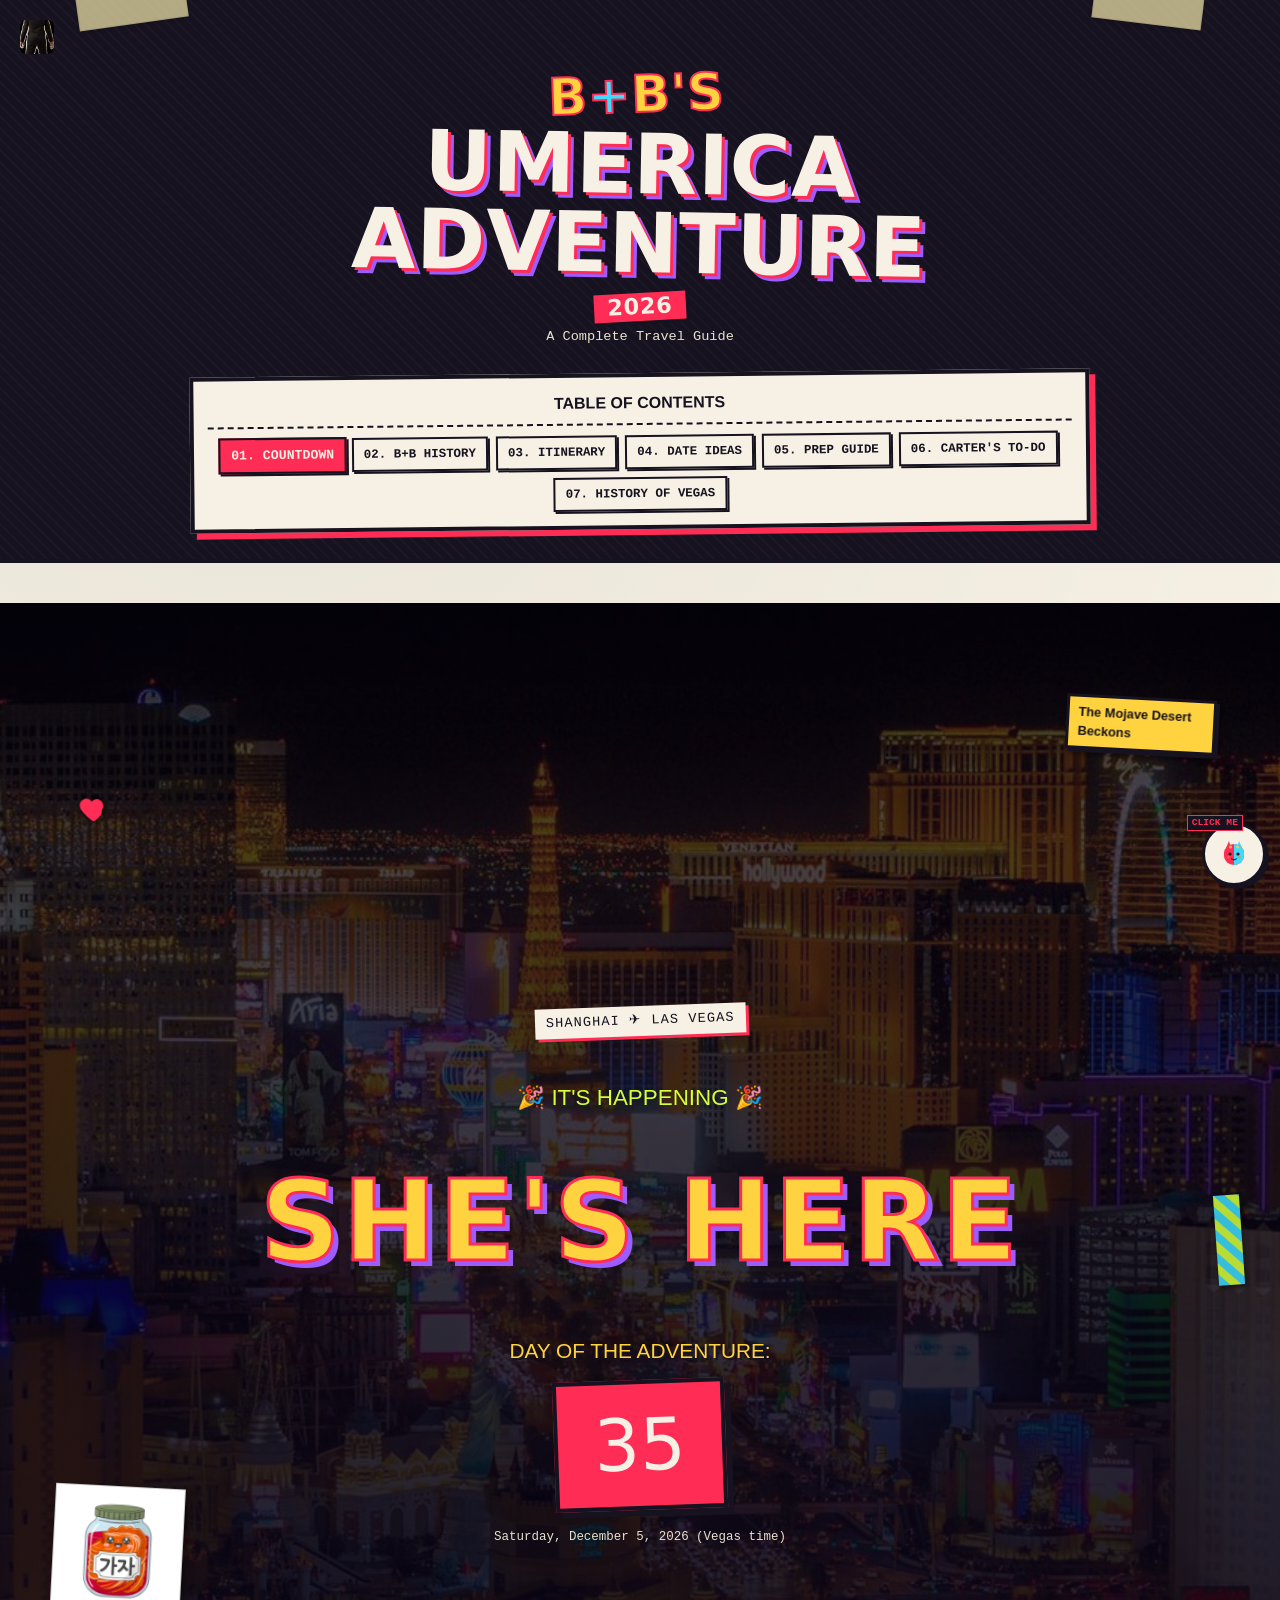
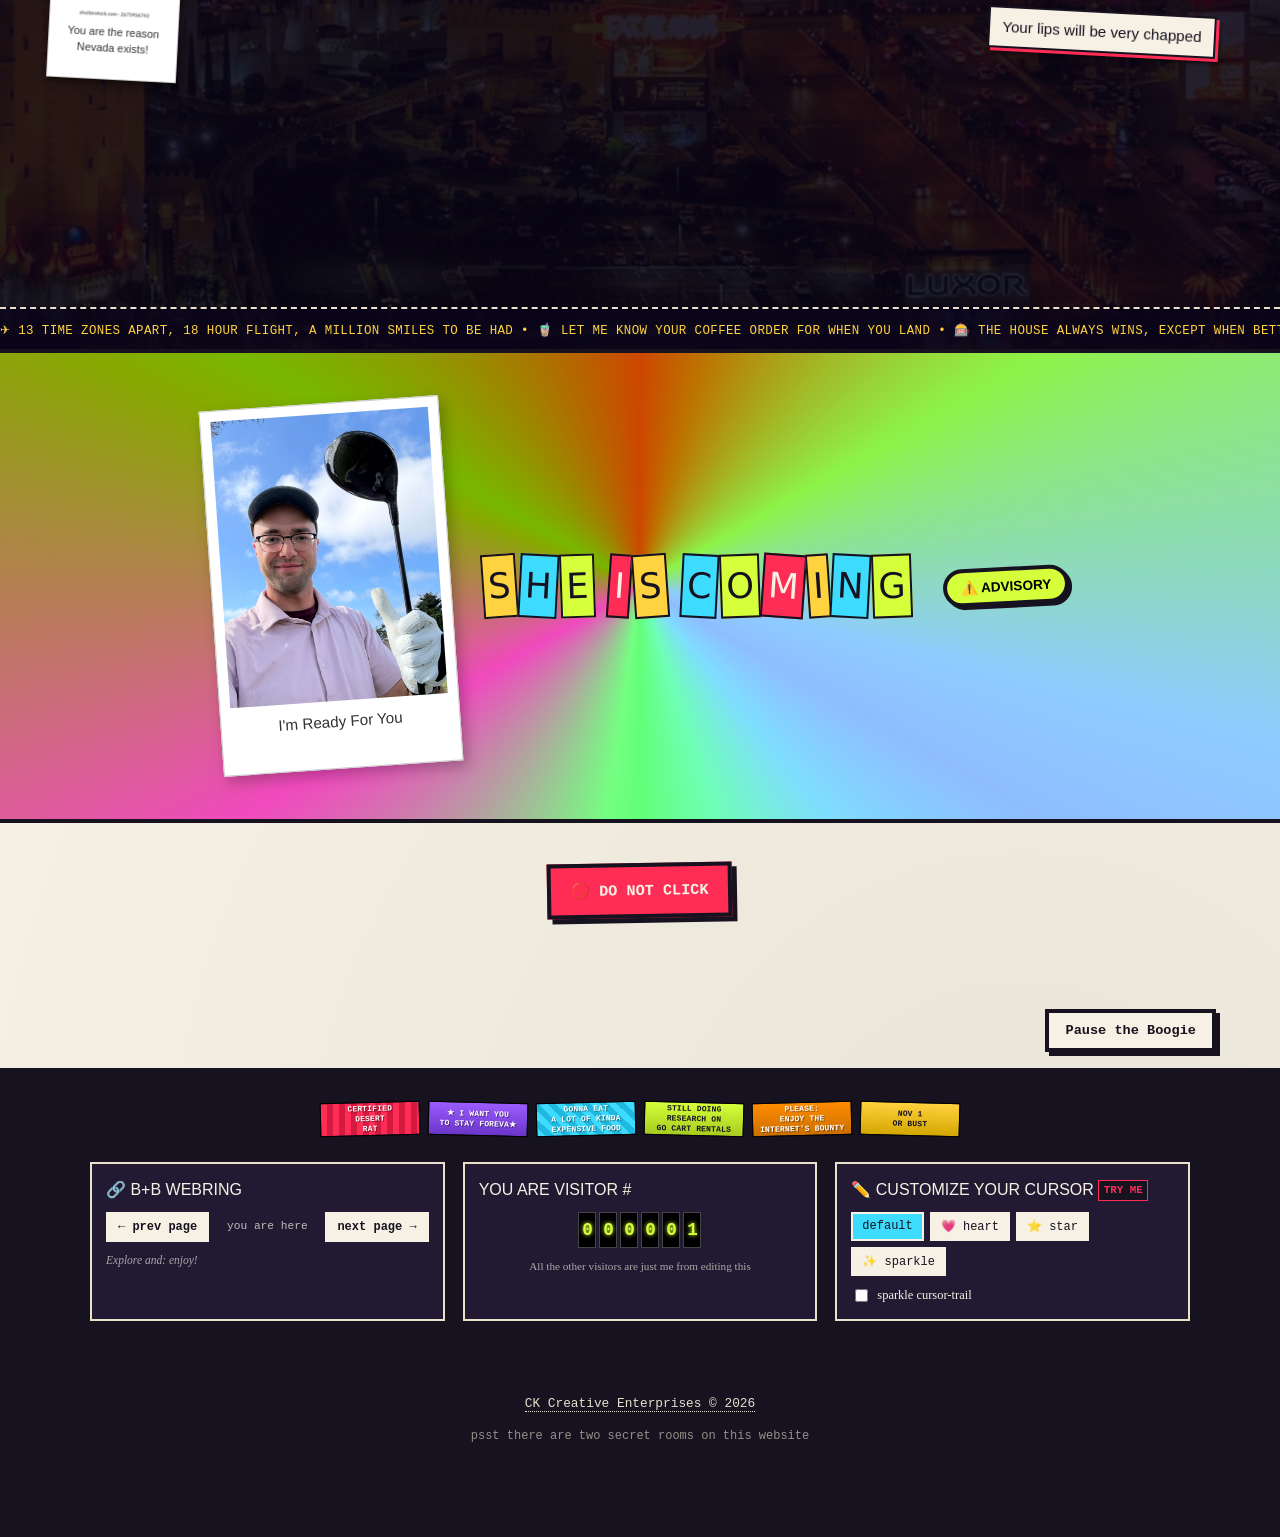
==== index.html @ 44e20032 "Add easter egg candy photo below the prepare-easter-eggs checkbox Co-Authored-By: Claude Sonnet 5 <n" ====
<!DOCTYPE html>
<html lang="en">
<head>
<meta charset="UTF-8">
<meta name="viewport" content="width=device-width, initial-scale=1.0">
<title>B+B's Umerica Adventure 2026</title>
<meta name="description" content="A chaotic zine-style countdown to Betty's Shanghai-to-Las-Vegas adventure, starting November 1, 2026.">
<link rel="stylesheet" href="styles.css">
</head>
<body>

<!-- ============================================================
     TAPE / TORN-PAPER SVG FILTERS (decorative, reused via CSS)
     ============================================================ -->
<svg width="0" height="0" style="position:absolute">
  <filter id="roughPaper">
    <feTurbulence type="fractalNoise" baseFrequency="0.012 0.045" numOctaves="3" seed="7" result="noise"/>
    <feDisplacementMap in="SourceGraphic" in2="noise" scale="9"/>
  </filter>
</svg>

<!-- ============================================================
     SKIP LINK + KONAMI HINT (screen reader / keyboard friendly)
     ============================================================ -->
<a class="skip-link" href="#main">Skip to content</a>

<!-- ============================================================
     HEADER / NAV — zine "table of contents" style tab bar
     ============================================================ -->
<header class="site-header">
  <div class="tape tape-left" aria-hidden="true"></div>
  <div class="tape tape-right" aria-hidden="true"></div>

  <!-- Easter Egg #1: click the mini heart doodle 5x for a secret message -->
  <a id="doodleHeart" class="corner-doodle" href="images/heart-doodle.jpg" target="_blank" rel="noopener" title="???" aria-label="a little heart doodle — click to see the photo">
    <img src="images/corner-heart-doodle.jpg" width="34" height="34" alt="" style="display:block;object-fit:cover;border-radius:6px">
  </a>
  <p id="doodleHeartMsg" class="secret-msg" hidden>psst. it's always been you. 💌</p>

  <h1 class="site-title" id="siteTitle" tabindex="0">
    <span class="title-line-1">B<span class="plus">+</span>B's</span>
    <span class="title-line-2">UMERICA<br>ADVENTURE</span>
    <span class="title-year">2026</span>
  </h1>
  <p class="site-subtitle">A Complete Travel Guide</p>

  <nav class="zine-toc" aria-label="Site sections">
    <p class="toc-label">TABLE OF CONTENTS</p>
    <ul>
      <li><button class="toc-btn" data-target="home" aria-current="page">01. COUNTDOWN</button></li>
      <li><button class="toc-btn" data-target="history-of-us">02. B+B HISTORY</button></li>
      <li><button class="toc-btn" data-target="itinerary">03. ITINERARY</button></li>
      <li><button class="toc-btn" data-target="date-ideas">04. DATE IDEAS</button></li>
      <li><button class="toc-btn" data-target="prep-guide">05. PREP GUIDE</button></li>
      <li><button class="toc-btn" data-target="todo">06. CARTER'S TO-DO</button></li>
      <li><button class="toc-btn" data-target="vegas-history">07. HISTORY OF VEGAS</button></li>
      <!-- Secret 7th tab — hidden until the Konami code is entered. See script.js -->
      <li id="secretTocItem" hidden><button class="toc-btn secret-toc-btn" data-target="secret">BONUS BANANA ROOM</button></li>
      <!-- The Diner — hidden until the History of Vegas quiz is aced. See script.js -->
      <li id="dinerTocItem" hidden><button class="toc-btn diner-toc-btn" data-target="diner">THE DINER</button></li>
    </ul>
  </nav>
</header>

<main id="main">

<!-- ============================================================
     SECTION 1: HOME
     ============================================================ -->
<section id="home" class="page active" aria-labelledby="home-heading">
  <div class="hero">
    <!-- PLACEHOLDER IMAGE: replace images/vegas-strip-bg.jpg with a real
         nighttime photo of the Las Vegas Strip. Recommended size ~1600x900. -->
    <img class="hero-bg" src="images/vegas-strip-bg.jpg" alt="The Las Vegas Strip at night (placeholder photo — swap for the real thing)">
    <div class="hero-overlay"></div>

    <!-- Corkboard clutter pinned OVER the skyline photo. All decorative. -->
    <div class="hero-deco deco-tr tilt-r" aria-hidden="true">
      <div class="mini-sticker">The Mojave Desert Beckons</div>
    </div>
    <!-- PLACEHOLDER IMAGE: swap with a real photo of you two -->
    <div class="hero-deco deco-bl polaroid tilt-r small-polaroid" aria-hidden="true">
      <img src="images/photo-3.jpg" alt="">
      <p class="polaroid-caption">You are the reason Nevada exists!</p>
    </div>
    <div class="hero-deco deco-mr tilt-l">
      <a href="https://www.youtube.com/watch?v=OHeHOb3E-2g&list=RDOHeHOb3E-2g&start_radio=1" target="_blank" rel="noopener" aria-label="washi tape (secret link)">
        <div class="washi-tape"></div>
      </a>
    </div>
    <div class="hero-deco deco-br tilt-r" aria-hidden="true">
      <div class="handwritten-note">Your lips will be very chapped</div>
    </div>
    <div class="hero-deco deco-ml tilt-r">
      <a href="https://www.reddit.com/r/UrbanHell/comments/15323yk/a_suburb_in_las_vegas_nevada_usa/#lightbox" target="_blank" rel="noopener" aria-label="heart doodle (secret link)">
        <svg viewBox="0 0 40 40" width="34" height="34"><path fill="#ff2d55" d="M20 35s-11-7.2-15.4-13.4C1.3 16.5 2.8 10.7 8.2 8.7c3.3-1.2 6.5.2 8.5 3.1 2-2.9 5.2-4.3 8.5-3.1 5.4 2 6.9 7.8 3.6 12.9C31 27.8 20 35 20 35z"/></svg>
      </a>
    </div>

    <div class="hero-content">
      <p class="eyebrow-sticker">SHANGHAI ✈ LAS VEGAS</p>
      <h2 id="home-heading" class="visually-hidden">Countdown to Betty's Arrival</h2>

      <!-- COUNTDOWN STATE (shown before Nov 1, 2026) -->
      <div id="countdownState" class="countdown-wrap">
        <p class="countdown-kicker">SHE LANDS IN...</p>
        <div id="countdown" class="countdown" role="timer" aria-live="polite">
          <div class="cd-block"><span id="cd-days" class="cd-num">00</span><span class="cd-unit">days</span></div>
          <div class="cd-block"><span id="cd-hours" class="cd-num">00</span><span class="cd-unit">hrs</span></div>
          <div class="cd-block"><span id="cd-mins" class="cd-num">00</span><span class="cd-unit">min</span></div>
          <div class="cd-block"><span id="cd-secs" class="cd-num">00</span><span class="cd-unit">sec</span></div>
        </div>
        <p class="countdown-footnote">Calculated live in Las Vegas, NV (PDT)</p>
      </div>

      <!-- CELEBRATION STATE (shown once the countdown hits zero) -->
      <div id="celebrationState" class="celebration-wrap" hidden>
        <p class="celebration-kicker">🎉 IT'S HAPPENING 🎉</p>
        <h2 class="shes-here">SHE'S HERE</h2>
        <div class="dayof-wrap">
          <p class="countdown-kicker">DAY OF THE ADVENTURE:</p>
          <div class="dayof-number"><span id="dayOfCount">1</span></div>
          <p class="countdown-footnote" id="dayOfDate">—</p>
        </div>
      </div>
    </div>

    <!-- Marquee ticker #1: inside jokes / trip facts. Pinned to the very
         bottom of the hero (not inside .hero-content) so it never collides
         with the corkboard clutter pinned around the edges. -->
    <div class="ticker hero-ticker" aria-hidden="true">
      <div class="ticker-track">
        <span class="ticker-content">✈ 13 TIME ZONES APART, 18 HOUR FLIGHT, A MILLION SMILES TO BE HAD •  🧋 LET ME KNOW YOUR COFFEE ORDER FOR WHEN YOU LAND  •  🎰 THE HOUSE ALWAYS WINS, EXCEPT WHEN BETTY'S PLAYING  •  🖤 ELVIS AWAITS  •  🛫 WALKIE TALKIES CHARGED AND READY FOR THE ROAD  •  🌵 SEASONABLY COOL TEMPERATURES BUT STILL KINDA WAY TOO BRIGHT & HOT  •  </span>
        <span class="ticker-content" aria-hidden="true">✈ 13 TIME ZONES APART, 18 HOUR FLIGHT, A MILLION SMILES TO BE HAD •  🧋 LET ME KNOW YOUR COFFEE ORDER FOR WHEN YOU LAND  •  🎰 THE HOUSE ALWAYS WINS, EXCEPT WHEN BETTY'S PLAYING  •  🖤 ELVIS AWAITS  •  🛫 WALKIE TALKIES CHARGED AND READY FOR THE ROAD  •  🌵 SEASONABLY COOL TEMPERATURES BUT STILL KINDA WAY TOO BRIGHT & HOT  •  </span>
      </div>
    </div>
  </div>

  <div class="zine-strip">
    <div class="polaroid tilt-l">
      <!-- PLACEHOLDER IMAGE: swap with a real photo of you two -->
      <img src="images/photo-1.jpg" alt="Placeholder photo of Carter and Betty — swap with a real one">
      <p class="polaroid-caption">I'm Ready For You</p>
    </div>
    <div class="ransom-note">
      <p><span class="ransom-letter r1">S</span><span class="ransom-letter r2">H</span><span class="ransom-letter r3">E</span> <span class="ransom-letter r4">I</span><span class="ransom-letter r1">S</span> <span class="ransom-letter r2">C</span><span class="ransom-letter r3">O</span><span class="ransom-letter r4">M</span><span class="ransom-letter r1">I</span><span class="ransom-letter r2">N</span><span class="ransom-letter r3">G</span></p>
    </div>
    <!-- Easter Egg: sticker that wiggles + reveals a tooltip joke on hover -->
    <button type="button" class="sticker sticker-corner wiggle-on-click" data-joke="I'M SHAKING WITH ANTICIPATION">
      ⚠️ ADVISORY</button>
  </div>

  <!-- Easter Egg: fake broken button / fake error that's actually a love note -->
  <div class="fake-error-zone">
    <button type="button" id="doNotClickBtn" class="do-not-click-btn">🚫 DO NOT CLICK</button>
    <div id="fakeErrorBox" class="fake-error-box" hidden role="alert">
      <p class="fake-error-body">lol jk I just wanted to say welcome to your website and I love you &lt;3</p>
      <button type="button" class="fake-error-close">press to close</button>
    </div>
  </div>

  <button type="button" id="boogieToggleBtn" class="boogie-toggle-btn">Pause the Boogie</button>
</section>

<!-- ============================================================
     SECTION 2: SATIRICAL HISTORY OF US
     ============================================================ -->
<section id="history-of-us" class="page pattern-graph" aria-labelledby="history-heading">
  <h2 id="history-heading" class="section-title letters">History of Betty & Carter</h2>
  <p class="section-kicker">13 years in the making, with what feels like a lifetime in the past 3 months</p>

  <!-- Mock Wikipedia infobox -->
  <div class="wiki-infobox">
    <p class="wiki-infobox-title">Carter &amp; Betty</p>
    <!-- PLACEHOLDER IMAGE: swap with a real "how we met" photo -->
    <img src="images/photo-2.jpg" alt="Placeholder: how we met photo">
    <table>
      <tbody>
        <tr><th>Also known as</th><td>B+B, Umamiya & Upapitoya, Sweet Cheeks & Cocacho</td></tr>
        <tr><th>Genre</th><td>Slow burn with explosive Second Act, Historical Drama, International Film</td></tr>
        <tr><th>Origin</th><td>UC Berkeley Class of 2017 Facebook Page</td></tr>
        <tr><th>First contact</th><td>Unit 1 - Cheney Elevator (I think)</td></tr>
        <tr><th>Distance</th><td>6,500 miles bridged through the magic of the internet that introduced them in the first place</td></tr>
        <tr><th>Status</th><td>Invigorated; Overjoyed; Thrilled</td></tr>
        <tr><th>Currently</th><td>Counting down to November 1, 2026</td></tr>
      </tbody>
    </table>
  </div>

  <!-- Timeline mixing real (exaggerated) entries with parody bits -->
  <ol class="timeline">
    <li class="timeline-entry">
      <span class="timeline-date">Summer 2013</span>
      <h3>First Contact</h3>
      <p>Carter and Betty met for the first time on Facebook.com. He wildly impressed her with his deep and esoteric knowledge of Japanese psychedelia and sad British music. She impressed him with her bold and strange manner of expressing sentences through the written &amp; spoken word. She seemed fun and exciting and leveled with him in a way he hadn't really experienced before. They got close really quick and in retrospect, there was definitely some latent romantic tension. But the two danced around those feelings (and with each other) and called each other just friends.</p>
    </li>

    <li class="timeline-entry tabloid">
      <span class="timeline-date">Spring 2016</span>
      <div class="tabloid-card">
        <p class="tabloid-masthead">THE DAILY CAL</p>
        <h3 class="tabloid-headline">LOCAL GUY BUNGLES MAKEOUT SESH WITH HOT GIRL</h3>
        <p class="tabloid-body">Well they eventually made out and did a couple hand things, but this great release of years of tension didn't seem to shake out the way either had hoped. They called it there and mutually agreed to just keep hanging out as friends.</p>
      </div>
    </li>

    <li class="timeline-entry museum">
      <span class="timeline-date">Summer 2018</span>
      <div class="museum-placard">
        <h3>HOPE IS LOST: The Long Goodbye</h3>
        <p>It seems that Betty and Carter's young hearts were star-crossed. After some growing distance, they shared a strained text exchange about smoking e-cigs through nostrils with neither knowing it would be "goodbye" for the next 7 years. Whether there were hard feelings between them or just something sad inside both of them, the world may never know.</p>
      </div>
    </li>

    <li class="timeline-entry">
      <span class="timeline-date">May 2025</span>
      <h3>Hey, how've you been?</h3>
      <p>7 years passed, but Carter found himself thinking often about Betty. There were words and jokes, places and people, all manner of reminders that would bring Betty back to his mind - but for no good reason at all, he never reached out to her. On the day Carter turned 30, Betty wished him a happy birthday over Instagram.com. They both happened to be in the same time zone, and after some brief texting they spoke on the phone while he was sitting in a treehouse-esque hotel sweaty in his boxers and she was super super high on the ganja. They spoke on the phone for approximately 3.5-4 hours and Carter was immediately reminded of how fun it was to talk to her. Hope had returned for the two to be in each other's lives again, but 7 years of no contact had left a massive gap to bridge. It would take another 14 months for things to really click.</p>
    </li>

    <li class="timeline-entry tabloid">
      <span class="timeline-date">June 2026</span>
      <div class="tabloid-card">
        <h3 class="tabloid-headline">SHOCKING: Man has Obscure Premonition Involving Woman of His Dreams</h3>
        <p class="tabloid-body">Another chunk of time had passed them by. Carter was living in Las Vegas. Betty had just left her job of 3 years and found herself on the entrepreneurial path. By chance, Carter once again observed through Instagram.com that Betty was in the US - and not just any city in Umerica. She was in SAN DIGGY, CA where he would be traveling in a week's time. He reached out, and they made a plan to meet up. After some texts and a phone call, Carter felt a sort of tingly nervous excitement about seeing her - but when she suggested going to see Rosalia together and they discussed over the phone, those tingles turned into full on palpitations. It's like he had seen a vision of himself and Betty lighting a new spark, and it raised the stakes of their humble plan to see each other for the first time in 8 years. Maybe it was wish-casting, maybe it was true Oracular Power. But Carter suddenly knew that he was finally ready to fall in love with Betty.</p>
      </div>
    </li>

    <li class="timeline-entry">
      <span class="timeline-date">July 2026</span>
      <h3>WABABABIBA: Love Crashes to Earth</h3>
      <p>When Betty and Carter met up for the 4th of July weekend in San Diggy, everything came together. Over the 8 years of minimal contact, Carter had somehow let himself lose sight of how fun and funny and eager and bold and beautiful and caked up and playful and sincere and charismatic and thrilling Betty was. Her laugh was everything. The way she looked in the waves of the pacific ocean while they talked about eyesight and family was like a dream, and when they were sleepily laying in the sand on the beach afterwards Carter felt a deep and irreversible "Uh Oh" kind of feeling that twisted up his insides in a way he hadn't felt in forever. The Rosalia concert that evening solidified that feeling and made his gut feeling a reality. From her strange and beautiful and kinda hot outfit, to her laughter leading him all across Pechanga Arena, to the pure awe of seeing Rosalia perform next to her, to her linking arms with him in the stairwell and him gently pushing her along towards front of the stadium, to them standing side by side mere feet away from Rosalia, hovering around each other all night, dancing around a certain that was so familiar yet also so new and utterly exhilarating - all of it drove him completely fuckin crazy. The next day, she spent all day with him and his family and somehow made the feeling of home and family way more fun and real and important. That day, Carter decided - he wanted this girl in his life forever, immediately.</p>
    </li>

    <li class="timeline-entry">
      <span class="timeline-date">Present Day</span>
      <h3>I want to move in with you</h3>
      <p>Well we know what happened from there. I mean kinda - it still feels absolutely and totally insane. I tried counting how many hours we've spent on the phone/Instagram Phone, how many texts we've sent each other, how many photos we've sent each other...and I discovered that it's a lot. I couldn't get enough of you, and I still can't. You make everything feel more real, more important, more beautiful. You make me feel more me, and you you've shattered everything I thought I wanted or I thought I could achieve in life.  I want you, really nothing else at this point, and I can't believe you get to be here with me for so long.</p>
      <p>I love you so much Betty.</p>
    </li>
  </ol>

  <figure class="history-photo-attach history-photo-attach-2">
    <img src="images/photo-11.jpg" alt="">
  </figure>

  <figure class="history-photo-attach history-photo-attach-3">
    <img src="images/photo-12.jpg" alt="">
  </figure>

  <!-- Easter egg: fake "how well do you know Betty" mini quiz -->
  <div class="mini-quiz">
    <p class="mini-quiz-title">POP QUIZ: How Well Do You Know The Author of This Website?</p>
    <p class="mini-quiz-q" id="quizQuestion">What is Carter definitely NOT doing right now?</p>
    <div class="mini-quiz-options" id="quizOptions">
      <button type="button" data-correct="false">Researching average Mariachi Band hourly rates</button>
      <button type="button" data-correct="false">Watching the countdown clock on this website 24/7</button>
      <button type="button" data-correct="false">Steaming his window curtains and scrubbing the baseboards to make everything nice for when you're here</button>
      <button type="button" data-correct="false">Practicing his Chinese so he can say all kinds of sweet and naughty things to you</button>
    </div>
    <p class="mini-quiz-result" id="quizResult" hidden></p>
  </div>

  <p class="tiny-hint">Hint: type the secret code on the countdown page</p>
</section>

<!-- ============================================================
     SECTION 3: ITINERARY
     ============================================================ -->
<section id="itinerary" class="page pattern-dots" aria-labelledby="itinerary-heading">
  <h2 id="itinerary-heading" class="section-title letters">03. ITINERARY</h2>
  <p class="section-kicker">A rough outline of what to do and where to go and who to see!</p>

  <!-- Marquee ticker #2: "coming up next" -->
  <div class="ticker ticker-alt" aria-hidden="true">
    <div class="ticker-track">
      <span class="ticker-content">COMING UP NEXT: &nbsp;DAY 1 TOUCHDOWN &nbsp;▸&nbsp; US ARMY LINGERIE EXPLORATION &nbsp;▸&nbsp; WALKIE TALKIE DRIVE &nbsp;▸&nbsp; KSM EXPLORATION &nbsp;▸&nbsp; CARTER'S SIGNATURE SIGN SPINNING &nbsp;▸&nbsp; SEEING WHAT COUS IS LIKE IN A CASINO &nbsp;▸&nbsp; POSSIBLE ELVIS EVENT &nbsp;▸&nbsp; BEGGING B TO NEVER LEAVE &nbsp;▸&nbsp; </span>
      <span class="ticker-content" aria-hidden="true">COMING UP NEXT: &nbsp;DAY 1 TOUCHDOWN &nbsp;▸&nbsp; US ARMY LINGERIE EXPLORATION &nbsp;▸&nbsp; WALKIE TALKIE DRIVE &nbsp;▸&nbsp; KSM EXPLORATION &nbsp;▸&nbsp; CARTER'S SIGNATURE SIGN SPINNING &nbsp;▸&nbsp; SEEING WHAT COUS IS LIKE IN A CASINO &nbsp;▸&nbsp; POSSIBLE ELVIS EVENT &nbsp;▸&nbsp; BEGGING B TO NEVER LEAVE &nbsp;▸&nbsp; </span>
    </div>
  </div>

  <div class="itinerary-grid">

    <article class="itin-card tilt-r">
      <p class="itin-day">DAY 1 — TOUCHDOWN</p>
      <h3>Welcome to Umerica</h3>
      <ul>
        <li>Totally normal and not-extravagant airport pick up at LAX</li>
        <li>Possibly also normal and not-extravagant ride to Airbnb</li>
        <li>Rest / Korean Food / Nighttime Drive / Sleeping Next to You</li>
      </ul>
    </article>

    <article class="itin-card tilt-l">
      <p class="itin-day">Los Angeles to Vegas</p>
      <h3>The First Week</h3>
      <ul>
        <li>Maybe surfing in San Pedro or Venice</li>
        <li>Recover B's car in San Diego / Walkie-Talkie road trip to Las Vegas</li>
        <li>Exchange gifts, meet Moose & June, explore apartment & KSM</li>
        <li>Tour of my neighborhood, hitting the cafes, going to Red Rocks</li>
      </ul>
    </article>

    <article class="itin-card tilt-r">
      <p class="itin-day">Deeper into Vegas</p>
      <h3>Parker, (C)Kous, and Anna Trip</h3>
      <ul>
        <li>Stay at a casino & explore the strip</li>
        <li>See Magic Show & Blue Man Group Performances</li>
        <li>Find a Jacuzzi or Sauna. Maybe lose a bit of money. Watch the Bellagio Fountain Show for hours. Maybe drink a lot but maintain good oral hygiene with pocket floss.</li>
      </ul>
    </article>

    <article class="itin-card tilt-l">
      <p class="itin-day">Meet the Homies</p>
      <h3>Week #2 - TBD cuz of B's Entrepreneurship</h3>
      <ul>
        <li>Hanging with the Vegas crew</li>
        <li>Date Nights in and Date Nights out (See Date Guide)</li>
        <li>A couple of hikes, outdoor climbing, and searching for wild donkeys</li>
        <li>Possibly also a helicopter ride or a private Hibachi Chef Experience</li>
        <li>Or B conducts business &amp; we do this all week #3</li>
      </ul>
    </article>

    <article class="itin-card tilt-r">
      <p class="itin-day">Domestic Living: B+B Style</p>
      <h3>Week #3</h3>
      <ul>
        <li>Cooking meals at home, watching movies, playing music</li>
        <li>Record & cactus shopping at Zia Records/Mojave Bloom</li>
        <li>Going on walks, riding bikes, going night climbing</li>
        <li>Weekend trip to Grand Canyon, Southern Utah, Joshua Tree, or San Diego</li>
      </ul>
    </article>

    <article class="itin-card tilt-l">
      <p class="itin-day">Getting Ready for the California Tour</p>
      <h3>Our First Trip Togetha</h3>
      <ul>
        <li>Set Itinerary - who we want to see and when we'll see them</li>
        <li>Buy gifts / plan surprises</li>
        <li>Figure out cat sitting situation with lowest risk of blood vom</li>
        <li>Pack and Depart</li>
      </ul>
    </article>

    <article class="itin-card tilt-r">
      <p class="itin-day">Thanksgiving Week</p>
      <h3>Our Great Tour of the Golden State</h3>
      <ul>
        <li>Too much to list here but 1) Visit Julia in Sacramento, 2) See Friends in the Bay, 3) Return to UC Berkeley & drink a beer+americano at Caffe Strada, 4) Thanksgiving with John and Leslie, 5) Surprise Anna & her family in OC, 6) Head back to Vegas!</li>
      </ul>
    </article>

    <article class="itin-card tilt-l">
      <p class="itin-day">Remaining Weeks</p>
      <h3>Late November into December</h3>
      <ul>
        <li>Everything else we want to do. More date nights! More KSM time. Possibly get married.</li>
        <li>As much foot squeezing and feeding each other thoop as possible</li>
      </ul>
    </article>

    <article class="itin-card tilt-r photo-card">
      <!-- PLACEHOLDER IMAGE: swap with a real photo relevant to date ideas -->
      <img src="images/photo-5.jpg" alt="Placeholder photo for the itinerary section">
      <p class="itin-day">BONUS</p>
      <h3>Wildcard Slot Machine <span class="blink-tag">NEW!</span></h3>
      <p>Pull the lever for a fresh idea on what to do next. It's rigged like a normal slot machine but only gives goods answers.</p>
      <button type="button" id="slotMachineBtn" class="slot-lever">🎰 PULL THE LEVER</button>
      <p id="slotResult" class="slot-result" aria-live="polite"></p>
    </article>

  </div>

</section>

<!-- ============================================================
     SECTION 4: DATE IDEAS
     ============================================================ -->
<section id="date-ideas" class="page pattern-hearts" aria-labelledby="date-ideas-heading">
  <h2 id="date-ideas-heading" class="section-title letters">04. DATE IDEAS</h2>
  <p class="section-kicker">A live list of things to do whilst together in Las Vegas</p>

  <!-- Easter egg: click the fishbowl to pull out a random date idea -->
  <div class="fishbowl-game">
    <div id="fishbowlFish" class="fishbowl-fish" hidden>
      <span class="fishbowl-fish-tail-fill"></span>
      <span class="fishbowl-fish-text"></span>
    </div>
    <button type="button" id="fishbowlBtn" class="fishbowl-btn" aria-label="Date Idea Fish Bowl">
      <svg viewBox="0 0 110 100" width="92" height="84" aria-hidden="true">
        <ellipse cx="55" cy="60" rx="48" ry="34" fill="#bfe8ff" stroke="#16121f" stroke-width="3"/>
        <ellipse cx="55" cy="32" rx="40" ry="10" fill="#eaf9ff" stroke="#16121f" stroke-width="3"/>
        <path d="M15 58 Q55 76 95 58" stroke="#3ddcff" stroke-width="2" fill="none" opacity=".55"/>
        <ellipse cx="52" cy="70" rx="10" ry="5" fill="#ffb454" stroke="#16121f" stroke-width="1.5"/>
        <polygon points="42,70 33,64 33,76" fill="#ffb454" stroke="#16121f" stroke-width="1.5"/>
        <circle cx="35" cy="68" r="2.4" fill="#fff" opacity=".85"/>
        <circle cx="72" cy="76" r="1.8" fill="#fff" opacity=".85"/>
      </svg>
    </button>
    <p class="fishbowl-hint">tap the bowl</p>
  </div>

  <div class="prep-grid">

    <div class="prep-card scroll-card">
      <h3>Restaurants &amp; Bars</h3>
      <ul class="scroll-list">
        <li>Olive Garden (paid partially or in full with $50 gift card)</li>
        <li>Hachi Izakaya (Icy Mug Beers &amp; meat sticks)</li>
        <li>China Mama</li>
        <li>Win Kee HK BBQ &amp; Noodle</li>
        <li>Herbs &amp; Rye</li>
        <li>Soul Belly BBQ</li>
        <li>Moobongri Soondae</li>
        <li>French Riviera</li>
        <li>Mizumi @ the Wynn</li>
        <li>Secret Pizza</li>
        <li>Esther's Kitchen</li>
        <li>Pachi Pachi</li>
        <li>El Compa Birria</li>
        <li>Pizza Rock</li>
        <li>Meraki Mediterranean</li>
        <li>Shang Noodles</li>
        <li>Viking Mike's Alpine Bar</li>
        <li>Silver Stamp</li>
        <li>Leatherneck Club</li>
        <li>Mountain Spring Saloon</li>
        <li>Mr. D's Bar &amp; Grill</li>
        <li>Tacos El Gordo</li>
        <li>Brazilian Mayonnaise Poptart</li>
        <li>burger.</li>
        <li>Hell's Kitchen</li>
        <li>CJ's Spumoni</li>
      </ul>
    </div>

    <div class="prep-card scroll-card">
      <h3>Meals to Cook</h3>
      <ul class="scroll-list">
        <li>Grilled Beets</li>
        <li>Some Kind of Duck</li>
        <li>CUMIN BEEF</li>
        <li>Pot Pie</li>
        <li>Borscht</li>
        <li>Beef Bourguignon</li>
        <li>Dana's Dank Ass Tacos</li>
        <li>Pork Chop Chop</li>
        <li>Chocolate Lava Cake</li>
        <li>Make Our Own Sausages night</li>
        <li>Mega Breakfast</li>
        <li>Schnitzel &amp; Spaetzle</li>
        <li>Injera / Ethiopian Food Night</li>
      </ul>
    </div>

    <div class="prep-card scroll-card">
      <h3>Out &amp; About</h3>
      <ul class="scroll-list">
        <li>Tandem Bike Ride</li>
        <li>Go Kart tour of Las Vegas</li>
        <li>Outdoor climbing at Red Rocks!</li>
        <li>Searching for wild donkeys / maybe trying to tame wild donkeys</li>
        <li>Throwing on some headlamps and hunting for scorpions</li>
        <li>Beagle for a Day</li>
        <li>Orange Board / Red Bed / Brown Out</li>
        <li>Spy Ninjas HQ</li>
        <li>[SURPRISE]</li>
        <li>Zack Bagans' Haunted Museum</li>
        <li>World's Saddest Zip Line over Fremont St</li>
        <li>Skiing at Mt. Charleston</li>
        <li>Walks / Strolls / Bike Rides</li>
        <li>Scramble to the top of Mt. Wilson</li>
        <li>Helicopter Ride</li>
        <li>Horseback Riding</li>
        <li>Shooting Range with Ruben</li>
        <li>Ice Skating</li>
        <li>Tai Chi in the Park</li>
        <li>Round of Golf</li>
        <li>Cactus Club Cactus Tour</li>
      </ul>
    </div>

    <div class="prep-card">
      <h3>Events &amp; Live Entertainment</h3>
      <ul>
        <li>Metallica @ The Sphere (~$755 per ticket)</li>
        <li>Private Magic Show with Magic Mike</li>
        <li>Wine tasting with Jon Yu</li>
        <li>Hibachi Night (at restaurant / at home / in nature)</li>
        <li>Hit up Will (the guy with weird eyes) for underground raves</li>
      </ul>
    </div>

    <div class="prep-card scroll-card">
      <h3>Movies &amp; Shows</h3>
      <ul class="scroll-list">
        <li>Cowboy Bebop</li>
        <li>Dons of Disco</li>
        <li>Gone with the Pope</li>
        <li>Hard (Soft) Boiled</li>
        <li>Ali Fear Eats the Soul</li>
        <li>The Long Goodbye</li>
        <li>Eternal Sunshine of the Spotless Mind</li>
        <li>Nashville</li>
        <li>Literally anything you want to watch I've got a whole big list but I wanna watch whatever u want to watch &lt;3</li>
      </ul>
    </div>

    <div class="prep-card scroll-card">
      <h3>Day/Weekend Trips</h3>
      <ul class="scroll-list">
        <li>Paddle boarding on the Colorado River in Arizona</li>
        <li>Camping trip at Zion National Park</li>
        <li>Airbnb in Joshua Tree</li>
        <li>Boat Day on Lake Las Vegas</li>
        <li>Mountain Biking at Lee's Canyon</li>
      </ul>
    </div>

    <div class="prep-card scroll-card">
      <h3>At Home</h3>
      <ul class="scroll-list">
        <li>Write a song/album/suite together</li>
        <li>Egyptian Rat Screw / Hearts</li>
        <li>Teach Carter how to play Mahjong</li>
        <li>Work on Trash Santa props &amp; set design</li>
        <li>Learn how to do partner juggling</li>
        <li>Buy &amp; decorate a Christmas tree</li>
        <li>Read and drink coffee all day</li>
        <li>Piano duet</li>
        <li>Circus training for Moose &amp; June</li>
        <li>Pull Up Competition</li>
        <li>Chinese conversation practice</li>
      </ul>
    </div>

  </div>

  <!-- Easter egg: pull the lever for a spin; three of a kind lines up every 4th pull -->
  <div class="slot-machine">
    <div class="slot-marquee"><span>A BETTER SLOT MACHINE</span></div>
    <div class="slot-body">
      <div class="slot-screen">
        <div class="slot-reel-window"><div class="slot-reel" id="slotReel1"></div></div>
        <div class="slot-reel-window"><div class="slot-reel" id="slotReel2"></div></div>
        <div class="slot-reel-window"><div class="slot-reel" id="slotReel3"></div></div>
      </div>
      <button type="button" id="slotLeverBtn" class="slot-lever-btn" aria-label="Pull the lever to spin">
        <span class="slot-lever-track"><span class="slot-lever-knob"></span></span>
      </button>
    </div>
    <p class="slot-hint" id="slotHint">pull the lever</p>
  </div>
</section>

<!-- ============================================================
     SECTION 5: PREP GUIDE FOR BETTY
     ============================================================ -->
<section id="prep-guide" class="page pattern-check" aria-labelledby="prep-heading">
  <h2 id="prep-heading" class="section-title letters">05. PREP GUIDE FOR BETTY</h2>
  <p class="section-kicker">Everything you need to be ready for living La Vida Las Vegas</p>

  <div class="prep-grid">

    <div class="prep-card">
      <h3>Weather - November through December</h3>
      <ul>
        <li>Daytime highs: roughly 70-78°F (21-26°C) - warm, sunny, very pleasant</li>
        <li>Nighttime lows: can drop to 45-52°F (7-11°C) - the desert cools off fast after sunset</li>
        <li>Probably zero rain but hopefully a thunderstorm or two to bring out Belgian Carter</li>
        <li>I have jackets &amp; sweaters u can wear</li>
        <li>Pls bring Korean sunscreen</li>
      </ul>
    </div>

    <div class="prep-card">
      <h3>What to Pack</h3>
      <ul>
        <li>Walking shoes - I'll supply the leather browns</li>
        <li>Your finest silk mandarin collar (for me) and Asian style dress (for you)</li>
        <li>Water from the Shanghai airport bathroom in a vial</li>
        <li>Clothes you're not worried about getting coated in Moose &amp; June hair</li>
        <li>US Army Uniform</li>
        <li>Your favorite lead-free silverware</li>
      </ul>
    </div>

    <div class="prep-card scroll-card">
      <h3>My Apartment</h3>
      <ul class="scroll-list">
        <li>I have 6 chairs, 5 stools, 1 bench, 1 rocking chair, and abundant floor space for your sitting needs</li>
        <li>There are records for your listening enjoyment &amp; I actually haven't listened to a bunch of them so it would be sick to listen with you</li>
        <li>It might smell kinda like apple cider vinegar in the kitchen</li>
        <li>PS5 will be loaded with most current Call of Duty game and Rocket League</li>
        <li>Attempting to fill the apartment with easter eggs for you to find</li>
        <li>Still trying to get cats to accept the robot litter box so that the Seurat bathroom is usable and not just a giant cat toilet</li>
      </ul>
    </div>

    <div class="prep-card scroll-card">
      <h3>Las Vegas City Culture</h3>
      <ul class="scroll-list">
        <li>There are no neighborhoods but there are strip malls</li>
        <li>It is largely liberal here but there are fun alcoves of communists, anarchists, and militia preppers</li>
        <li>There are also: hippies, cowboys, failed bankers, short filmmakers, short short filmmakers (no tall short filmmakers), Elvis impersonators, Canadians, scary golf cousins, sad tech bros, at least 2 Moldovans, and a smattering of horny digital artists</li>
      </ul>
    </div>

    <div class="prep-card">
      <h3>Glossary of Vegas Lingo</h3>
      <ul>
        <li><strong>"The Strip"</strong> — the main stretch of casinos on Las Vegas Blvd</li>
        <li><strong>"IFHO"</strong> — It's Fuckin Hot Outside</li>
        <li><strong>"Burro Time"</strong> — What you say when you find a wild donkey in the hills</li>
        <li><strong>"Hut tut hut tut"</strong> — What the Jewish men say when they're walking around the neighborhood</li>
        <li><strong>"Tap tippity tip tap tap"</strong> — The noise people's hands make at the gas station/grocery store/Starbucks slot machines</li>
        <li><strong>"Whoa Mama!"</strong> — A classic Elvis catchphrase, also what I say when I think of you sometimes</li>
        <li><strong>"Will You Marry Me"</strong> — Something people sometimes say during a proposal type situation</li>
      </ul>
    </div>

    <div class="prep-card">
      <h3>Things to Know About Carter</h3>
      <ul>
        <li>I have to shave my head about every 7 days and its me least favorite chore</li>
        <li>I don't aggressively tap surfaces like Shawn but I do live by the adage "Everything Is a Drum"</li>
        <li>I typically sing while peeing</li>
        <li>When I get stressed or tired sometimes I get really red</li>
        <li>I will try not to punch the fridge in front of you</li>
        <li>I have never felt happier than I am with you &amp; knowing that you'll be here soon &lt;3</li>
      </ul>
    </div>

    <div class="prep-card photo-card">
      <img src="images/photo-8.jpg" alt="Artist's rendering of Betty arriving at LAX, depicted in military uniform with a duffel bag">
      <p class="polaroid-caption">Artist's Rendering of Betty Arriving at LAX</p>
    </div>

  </div>

  <button type="button" id="dateIdeasClueBtn" class="cursive-clue-icon">Las Vegas</button>
  <p id="dateIdeasCluePopup" class="clue-popup" hidden>the code starts with ↑ ↑ ↓ ↓ </p>
</section>

<!-- ============================================================
     SECTION 6: CARTER'S TO-DO LIST
     ============================================================ -->
<section id="todo" class="page pattern-paper" aria-labelledby="todo-heading">
  <h2 id="todo-heading" class="section-title letters">06. CARTER'S TO-DO LIST</h2>
  <p class="section-kicker">A working list of everything Carter needs to get done before Betty's arrival</p>

  <div class="polaroid tilt-r todo-photo">
    <img src="images/photo-9.jpg" alt="Carter giving a thumbs up at his laptop, with his black cat">
    <p class="polaroid-caption">Carter, working on this website</p>
  </div>

  <ul class="todo-list" id="todoList">
    <li><label><input type="checkbox" data-id="todo-1"> Book reservations for nice dinners</label></li>
    <li class="todo-photo-item"><img src="images/todo-burger-menu.webp" alt="Gordon Ramsay Burger restaurant menu board"></li>
    <li><label><input type="checkbox" data-id="todo-2"> Clean the apartment (mirrors, blinds, floors, rugs, uhhh everything)</label></li>
    <li class="todo-photo-item"><img src="images/todo-clean-mirror.webp" alt="Hand wiping steam off a bathroom mirror"></li>
    <li><label><input type="checkbox" data-id="todo-13"> Patch holes in doors and walls</label></li>
    <li class="todo-photo-item"><img src="images/todo-wall-hole.webp" alt="A hole in a white wall"></li>
    <li><label><input type="checkbox" data-id="todo-3"> Clean the car and also fix the car or maybe buy a new car</label></li>
    <li class="todo-photo-item"><img src="images/todo-car-dashboard.webp" alt="Car dashboard showing a maintenance required warning"></li>
    <li><label><input type="checkbox" data-id="todo-4"> Steam the window curtains</label></li>
    <li class="todo-photo-item"><img src="images/todo-curtains.webp" alt="Close-up of wrinkled curtain fabric"></li>
    <li><label><input type="checkbox" data-id="todo-5"> Stock up the refrigerator so we're not eating kimchi and cold tofu every night</label></li>
    <li class="todo-photo-item"><img src="images/todo-fridge.webp" alt="Open refrigerator full of food"></li>
    <li><label><input type="checkbox" data-id="todo-6"> Organize drawers tho this is mostly for my own sanity</label></li>
    <li class="todo-photo-item"><img src="images/todo-drawer.webp" alt="A messy junk drawer full of odds and ends"></li>
    <li><label><input type="checkbox" data-id="todo-14"> Wind clocks</label></li>
    <li class="todo-photo-item"><img src="images/todo-clock.webp" alt="An antique wooden wall clock"></li>
    <li><label><input type="checkbox" data-id="todo-7"> Assemble bed frame and adorn KSM with 20 pillows</label></li>
    <li class="todo-photo-item"><img src="images/todo-bed-pillows.webp" alt="A bed headboard piled with decorative pillows"></li>
    <li><label><input type="checkbox" data-id="todo-8"> Book Time Off at work</label></li>
    <li class="todo-photo-item"><img src="images/todo-calendar.webp" alt="Cartoon calendar character pointing"></li>
    <li><label><input type="checkbox" data-id="todo-9"> Don't plan anything outrageous for airport meeting</label></li>
    <li class="todo-photo-item"><img src="images/todo-mariachi.webp" alt="A mariachi band playing instruments"></li>
    <li><label><input type="checkbox" data-id="todo-10"> Prepare easter eggs around the apartment, car, in the wild</label></li>
    <li class="todo-photo-item"><img src="images/todo-easter-egg-candy.webp" alt="A chocolate candy bar hidden inside a kitchen cabinet"></li>
    <li><label><input type="checkbox" data-id="todo-11"> Assemble a gift or two more</label></li>
    <li class="todo-photo-item"><img src="images/todo-ekg-chest-pain.png" alt="An older man clutching his chest in pain"></li>
    <li><label><input type="checkbox" data-id="todo-12"> Get an EKG to make sure I don't have an HA when B is here</label></li>
    <li class="todo-photo-item"><img src="images/todo-gift-mystery.webp" alt="A mystery gift box with question marks"></li>
  </ul>

  <p class="todo-progress" id="todoProgress" aria-live="polite">0 / 12 done - no pressure but maybe also a little pressure</p>

  <button type="button" id="todoClueBtn" class="todo-clue-btn" aria-label="A curious tofu duo">
    <img src="images/tofu-clue.jpg" alt="">
  </button>
  <p id="todoCluePopup" class="todo-clue-popup" hidden>Enter the code on the countdown page!</p>
</section>

<!-- ============================================================
     SECTION 7: HISTORY OF LAS VEGAS
     ============================================================ -->
<section id="vegas-history" class="page pattern-stars" aria-labelledby="vegas-history-heading">
  <h2 id="vegas-history-heading" class="section-title letters">07. HISTORY OF LAS VEGAS</h2>
  <p class="section-kicker">A purely AI-generated history of Las Vegas with a Very Special Pop Quiz to test ur knowledge</p>

  <!-- Marquee ticker #3: did-you-know facts -->
  <div class="ticker ticker-alt2" aria-hidden="true">
    <div class="ticker-track">
      <span class="ticker-content">🎲 DID YOU KNOW: There is no hope in this godforsaken town &nbsp;•&nbsp; 🎲 All my homies here have been devastated by reality &nbsp;•&nbsp; 🎲 Approximately 15% of Nevada adults suffer from gambling addiction &nbsp;•&nbsp; 🎲 Suicide rates in Las Vegas and Nevada are higher than the national average &nbsp;•&nbsp; 🎲 Visitors and locals eat over 60,000 pounds of shrimp and shellfish daily &nbsp;•&nbsp; 🎲 The Las Vegas Strip is known as the brightest spot on Earth when viewed from space &nbsp;•&nbsp; 🎲 Nevada consistently ranks near the bottom (around 45th out of 50 states) in education! &nbsp;•&nbsp; </span>
      <span class="ticker-content" aria-hidden="true">🎲 DID YOU KNOW: There is no hope in this godforsaken town &nbsp;•&nbsp; 🎲 All my homies here have been devastated by reality &nbsp;•&nbsp; 🎲 Approximately 15% of Nevada adults suffer from gambling addiction &nbsp;•&nbsp; 🎲 Suicide rates in Las Vegas and Nevada are higher than the national average &nbsp;•&nbsp; 🎲 Visitors and locals eat over 60,000 pounds of shrimp and shellfish daily &nbsp;•&nbsp; 🎲 The Las Vegas Strip is known as the brightest spot on Earth when viewed from space &nbsp;•&nbsp; 🎲 Nevada consistently ranks near the bottom (around 45th out of 50 states) in education! &nbsp;•&nbsp; </span>
    </div>
  </div>

  <article class="vegas-history-block">
    <h3>1905: A Railroad Town Is Born</h3>
    <p>Las Vegas officially became a town on May 15, 1905, when 110 acres of land next to the railroad tracks were auctioned off in the Nevada desert. Water from natural artesian springs was the actual reason anyone stopped here at all, long before neon and slot machines entered the picture. Yes, Vegas started as a place people stopped for water. The irony of this fact, given growing concerns with water access, is not lost on the AI-assisted author of this history page.</p>
  </article>

  <article class="vegas-history-block">
    <h3>1931: Gambling and Dams</h3>
    <p>Nevada legalized casino gambling in 1931 - the same year construction began on the Hoover Dam nearby. Thousands of dam workers needed somewhere to spend their paychecks, and Vegas, ever the opportunist, obliged. This is the actual origin of Vegas-as-playground: a massive infrastructure project next door with a very bored, well-paid workforce.</p>
  </article>

  <article class="vegas-history-block">
    <h3>1940s–60s: The Mob Era</h3>
    <p>Organized crime money built much of the early Strip. Bugsy Siegel's Flamingo Casino is the most famous example: mob-financed, glamorous, and reportedly so over budget that it may have contributed to Siegel's own demise in 1947. For decades after, mob-linked money quietly financed casino after casino, skimming profits off the top in cash before anyone noticed. It's less gangster movie glamor and more extremely aggressive small business ownership with a very classic American style glamor.</p>
  </article>

  <article class="vegas-history-block split">
    <div>
      <h3>1950s–60s: The Rat Pack Era</h3>
      <p>Frank Sinatra, Dean Martin, Sammy Davis Jr., Peter Lawford, and Joey Bishop turned the Sands Hotel into the coolest room on Earth, performing loose, improvised shows together and cementing Vegas as the place for entertainment, not just gambling. This is also the era that gave Vegas its "Rat Pack tuxedo and a martini" image.</p>
    </div>
    <figure class="figure-frame">
      <img src="images/photo-6.jpg" alt="Carter in a tuxedo reading a book and pointing, beside a skull and an antique clock">
      <figcaption>A Real Archival Rat Pack-Era Photo</figcaption>
    </figure>
  </article>

  <article class="vegas-history-block">
    <h3>1966–70s: Howard Hughes and the Corporate Takeover</h3>
    <p>Reclusive billionaire Howard Hughes moved into the top floor of the Desert Inn in 1966 and, when asked to leave, simply bought the hotel instead. He went on to buy several more Vegas properties, helping shift ownership away from mob syndicates toward corporations - a trend Nevada formalized with 1969 legislation making it easier for public companies to own casinos. Boring on paper, but it's genuinely the reason Vegas became a "real" commercial center instead of a massive laundering operation.</p>
  </article>

  <article class="vegas-history-block">
    <h3>1989–90s: The Megaresort Boom</h3>
    <p>Steve Wynn's Mirage opened in 1989 with an erupting volcano out front, kicking off the megaresort era: Excalibur, Luxor, MGM Grand, and Bellagio all followed within a decade. Vegas rebranded itself as a family destination in the early '90s - there were roller coasters marketed to children next to the casino floor - before quietly going back to being targeted mostly towards adults.</p>
  </article>

  <article class="vegas-history-block split reverse">
    <div>
      <h3>The Neon Boneyard</h3>
      <p>As casinos got renovated or imploded (a real Vegas pastime - implosions are big events in town), their iconic neon signs didn't just vanish. Many were rescued and now live at the Neon Museum's "Neon Boneyard," an outdoor graveyard of glowing Vegas history you can tour at night, when the restored signs light back up. It's part museum, part beautiful junkyard, and we should go with Parker, Anna, &amp; Cous Cous.</p>
    </div>
    <!-- PLACEHOLDER IMAGE: swap with a real Neon Museum / boneyard photo -->
    <figure class="figure-frame">
      <img src="images/photo-7.jpg" alt="Neon signs at the Neon Museum boneyard">
      <figcaption>I didn't have any photos with neon signs so here is an image from Google</figcaption>
    </figure>
  </article>

  <article class="vegas-history-block">
    <h3>Today: 40+ Million Visitors a Year</h3>
    <p>Modern Las Vegas pulls in tens of millions of visitors annually, has reinvented itself as a major sports town (Golden Knights, Raiders, and A's), and somehow still finds room for a giant sphere-shaped video screen in the middle of the city. It remains, as it has been for over a century, a town built entirely on giving people a very good excuse to leave their normal life for a few days to a few months. Which, as it so happens, is exactly what Betty is about to do.</p>
  </article>

  <!-- Easter egg: 5-question pop quiz on the History of Vegas content above -->
  <div class="vegas-quiz" id="vegasQuiz">
    <h3 class="vegas-quiz-title">Pop Quiz: Were You Paying Attention?</h3>
    <p class="vegas-quiz-kicker">Get all 5 right for a very special reward.</p>

    <form id="vegasQuizForm" novalidate>
      <fieldset class="quiz-question" data-answer="b">
        <legend>1. What year did Las Vegas officially become a town?</legend>
        <label><input type="radio" name="q1" value="a"> 1890</label>
        <label><input type="radio" name="q1" value="b"> 1905</label>
        <label><input type="radio" name="q1" value="c"> 1931</label>
        <label><input type="radio" name="q1" value="d"> 1946</label>
      </fieldset>

      <fieldset class="quiz-question" data-answer="b">
        <legend>2. What actually drew people to stop in the spot that became Las Vegas, before neon and casinos?</legend>
        <label><input type="radio" name="q2" value="a"> Gold</label>
        <label><input type="radio" name="q2" value="b"> Water from artesian springs</label>
        <label><input type="radio" name="q2" value="c"> Cattle ranching</label>
        <label><input type="radio" name="q2" value="d"> Silver mining</label>
      </fieldset>

      <fieldset class="quiz-question" data-answer="a">
        <legend>3. What massive infrastructure project began construction in 1931, the same year Nevada legalized gambling?</legend>
        <label><input type="radio" name="q3" value="a"> Hoover Dam</label>
        <label><input type="radio" name="q3" value="b"> Golden Gate Bridge</label>
        <label><input type="radio" name="q3" value="c"> Route 66</label>
        <label><input type="radio" name="q3" value="d"> The Union Pacific Railroad</label>
      </fieldset>

      <fieldset class="quiz-question" data-answer="a">
        <legend>4. Which mob-financed hotel, opened in 1946, helped kick off Vegas as an entertainment destination?</legend>
        <label><input type="radio" name="q4" value="a"> The Flamingo</label>
        <label><input type="radio" name="q4" value="b"> The Sands</label>
        <label><input type="radio" name="q4" value="c"> The Mirage</label>
        <label><input type="radio" name="q4" value="d"> The Desert Inn</label>
      </fieldset>

      <fieldset class="quiz-question" data-answer="a">
        <legend>5. Which billionaire moved into the Desert Inn in 1966 and, when asked to leave, just bought the hotel instead?</legend>
        <label><input type="radio" name="q5" value="a"> Howard Hughes</label>
        <label><input type="radio" name="q5" value="b"> Steve Wynn</label>
        <label><input type="radio" name="q5" value="c"> Kirk Kerkorian</label>
        <label><input type="radio" name="q5" value="d"> Frank Sinatra</label>
      </fieldset>

      <button type="submit" class="quiz-submit-btn">Check My Answers</button>
    </form>

    <p class="vegas-quiz-result" id="vegasQuizResult" role="status" aria-live="polite"></p>

    <div class="vegas-quiz-reward" id="vegasQuizReward" hidden>
      <p class="quiz-reward-text">You unlocked a secret room. Please take a step into <strong>THE DINER</strong>.</p>
      <button type="button" class="quiz-reward-btn" id="vegasQuizRewardBtn">Enter The Diner &rarr;</button>
    </div>
  </div>
</section>

<!-- ============================================================
     THE DINER — unlocked by acing the History of Vegas quiz
     ============================================================ -->
<section id="diner" class="page diner-page" aria-labelledby="diner-heading" hidden>
  <div id="dinerBlanket" class="diner-blanket" aria-hidden="true"></div>
  <h2 id="diner-heading" class="diner-title">Welcome to The Diner</h2>
  <div class="diner-photo-frame">
    <img src="images/diner-chicken-waffles.jpg" alt="A plate of chicken and waffles with hot sauce and syrup">
  </div>
</section>

<!-- ============================================================
     SECRET SECTION — only reachable via the Konami Code easter egg
     ============================================================ -->
<section id="secret" class="page secret-page" aria-labelledby="secret-heading" hidden>
  <div id="bananaBlanket" class="banana-blanket" aria-hidden="true"></div>
  <h2 id="secret-heading" class="section-title">CONGRATULATIONS !!!</h2>
  <div class="jackpot-card">
    <p class="jackpot-line">JACKPOT BANANA BONUS ROOM</p>
    <p>it is banana time</p>
    <p class="jackpot-note">You have punched through every wall around me, including the walls guarding the banana room of my heart. This sacred space represents all the crazy feelings of excitement and wonder and high blood pressure and pure joy we are capable of making each other feel. Please take as many bananas as u want b.</p>
    <p class="jackpot-signature">Love, Carter</p>
  </div>

  <div class="banana-game">
    <h3 class="banana-game-title">Banana Collector</h3>
    <p class="banana-game-hint">See if you can get to 500</p>
    <p class="banana-game-counter">Bananas Collected: <span id="bananaGameCount">0</span></p>
    <div id="bananaGameGrid" class="banana-game-grid"></div>
  </div>

  <div class="tower-game">
    <h3 class="tower-game-title">Banana Toppler</h3>
    <p class="tower-game-hint">Click a tower to knock some bananas loose</p>
    <div id="towerGameArea" class="tower-game-area"></div>
  </div>

  <div class="grow-game">
    <h3 class="grow-game-title">Click to Make the Banana Larger</h3>
    <p class="grow-game-counter">Clicks: <span id="growGameCount">0</span></p>
    <div class="grow-game-stage">
      <button type="button" id="growBananaBtn" class="grow-banana-btn" aria-label="Click to grow the banana">
        <img id="growBananaImg" src="images/bananas/banana-3.webp" alt="">
      </button>
    </div>
  </div>

  <div class="secret-photo-card">
    <img src="images/banana-hat-selfie.webp" alt="Carter wearing a banana on his head and holding a black and white cat">
  </div>

  <audio id="jackpotAudio" src="audio/jackpot-theme.mp3" preload="none"></audio>
</section>

</main>

<!-- ============================================================
     PERSISTENT "HOMEMADE WEB" CHROME — same cluster on every tab,
     lives outside the tab-switched <main> so it never gets hidden.
     ============================================================ -->
<section class="web-chrome" aria-label="assorted homemade web widgets (purely for fun)">

  <div class="chrome-row blinkie-strip" role="list" aria-label="blinkie badges">
    <div class="blinkie blinkie-1" role="listitem"><span>CERTIFIED</span><span>DESERT</span><span>RAT</span></div>
    <div class="blinkie blinkie-2 blink" role="listitem"><span>★ I WANT YOU</span><span>TO STAY FOREVA★</span></div>
    <div class="blinkie blinkie-3" role="listitem"><span>GONNA EAT</span><span>A LOT OF KINDA</span><span>EXPENSIVE FOOD</span></div>
    <div class="blinkie blinkie-4 blink" role="listitem"><span>STILL DOING</span><span>RESEARCH ON</span><span>GO CART RENTALS</span></div>
    <div class="blinkie blinkie-5" role="listitem"><span>PLEASE:</span><span>ENJOY THE INTERNET'S BOUNTY</span></div>
    <div class="blinkie blinkie-6" role="listitem"><span>NOV 1</span><span>OR BUST</span></div>
  </div>

  <div class="chrome-row chrome-widgets">

    <div class="webring-widget">
      <p class="webring-title">🔗 B+B WEBRING</p>
      <div class="webring-nav">
        <button type="button" id="webringPrev">← prev page</button>
        <span class="webring-here">you are here</span>
        <button type="button" id="webringNext">next page →</button>
      </div>
      <p class="webring-fineprint">Explore and: enjoy!</p>
    </div>

    <div class="hit-counter-widget">
      <p class="hit-counter-label">YOU ARE VISITOR #</p>
      <div class="hit-counter" id="hitCounter" aria-live="off">000000</div>
      <p class="hit-counter-fine">All the other visitors are just me from editing this</p>
    </div>

    <div class="cursor-widget">
      <p class="cursor-widget-label">✏️ CUSTOMIZE YOUR CURSOR <span class="blink-tag">TRY ME</span></p>
      <div class="cursor-options" id="cursorOptions">
        <button type="button" data-cursor="default">default</button>
        <button type="button" data-cursor="heart">💗 heart</button>
        <button type="button" data-cursor="star">⭐ star</button>
        <button type="button" data-cursor="sparkle">✨ sparkle</button>
      </div>
      <label class="trail-toggle"><input type="checkbox" id="trailToggle"> sparkle cursor-trail</label>
    </div>

  </div>

</section>

<!-- Idle pixel-art mascot, floats over every tab. Click it. -->
<button type="button" id="mascot" class="mascot" aria-label="a tiny pixel critter — click it, it reacts">
  <span class="mascot-sprite" id="mascotSprite" aria-hidden="true"></span>
  <span class="mascot-tag blink-tag">CLICK ME</span>
  <span class="mascot-bubble" id="mascotBubble" hidden></span>
</button>

<footer class="site-footer">
  <p><span id="footerYear">CK Creative Enterprises © 2026</span></p>
  <!-- Easter egg: clicking the year reveals a joke "established" date -->
  <p class="footer-secret" id="footerSecret" hidden>Owe Money</p>
  <p class="footer-hint">psst there are two secret rooms on this website</p>
  <p class="footer-hint-invisible">the code ends with ← → ← → B A</p>
</footer>

<!-- Confetti canvas, used for celebration + easter eggs -->
<canvas id="confettiCanvas" aria-hidden="true"></canvas>

<!-- Falling hearts container, used by the "type BETTY" easter egg -->
<div id="heartsLayer" aria-hidden="true"></div>

<!-- Huge scrolling banner text, triggered by clicking the countdown clock -->
<div id="countdownScrollText" class="countdown-scroll-text" aria-hidden="true"></div>

<!-- Huge scrolling banner text, triggered by Jackpot mini-game milestones -->
<div id="jackpotScrollText" class="countdown-scroll-text" aria-hidden="true"></div>

<!-- Huge scrolling banner text, triggered by the slot machine jackpot -->
<div id="slotScrollText" class="countdown-scroll-text" aria-hidden="true"></div>

<!-- Hearts that rain out of the slot machine on a jackpot and pile up here -->
<div id="jackpotHeartPile" aria-hidden="true"></div>

<!-- Persistent background music, loops on every page except the Jackpot page -->
<audio id="siteAudio" src="audio/site-theme.mp3" loop preload="auto"></audio>

<!-- Diner theme, loops only while The Diner page is open -->
<audio id="dinerAudio" src="audio/diner-theme.mp3" loop preload="none"></audio>

<script src="script.js"></script>
</body>
</html>
---- styles.css ----
/* =====================================================================
   B+B's Umerica Adventure 2026 — styles.css
   Punk zine / cut-and-paste collage aesthetic, no external font/CDN deps.
   Only system fonts are used so this works fully offline.
   ===================================================================== */

/* ---------------------------------------------------------------------
   0. TOKENS
   --------------------------------------------------------------------- */
:root{
  --hotpink:   #ff2d55;
  --orange:    #ff8c00;
  --yellow:    #ffd23f;
  --acid:      #d4ff3a;
  --cyan:      #3ddcff;
  --purple:    #9c5cff;
  --ink:       #16121f;
  --paper:     #f6f1e4;
  --paper-dark:#e9e1cc;
  --tape:      rgba(255,242,180,.75);

  --font-display: "Arial Black", "Arial Bold", Impact, "Segoe UI Black", system-ui, sans-serif;
  --font-hand:    "Comic Sans MS", "Marker Felt", "Segoe Print", cursive, sans-serif;
  --font-zine:    "Courier New", "Liberation Mono", Consolas, monospace;
  --font-body:    Georgia, "Times New Roman", serif;

  --border-thick: 4px solid var(--ink);
}

/* ---------------------------------------------------------------------
   1. RESET / BASE
   --------------------------------------------------------------------- */
*, *::before, *::after{ box-sizing: border-box; }

html{ scroll-behavior: smooth; }

body{
  margin: 0;
  background: var(--paper);
  background-image:
    radial-gradient(circle at 20% 10%, rgba(0,0,0,.05) 0, transparent 40%),
    radial-gradient(circle at 80% 90%, rgba(0,0,0,.05) 0, transparent 40%);
  color: var(--ink);
  font-family: var(--font-body);
  font-size: 16px;
  line-height: 1.5;
  overflow-x: hidden;
}

img{ max-width: 100%; display: block; }

.visually-hidden{
  position: absolute !important;
  width: 1px; height: 1px;
  overflow: hidden;
  clip: rect(0,0,0,0);
  white-space: nowrap;
}

.skip-link{
  position: absolute;
  left: -999px;
  top: 0;
  background: var(--ink);
  color: var(--paper);
  padding: .6em 1em;
  z-index: 999;
}
.skip-link:focus{ left: 8px; top: 8px; }

button{ font-family: inherit; cursor: pointer; }

h1,h2,h3{ font-family: var(--font-display); letter-spacing: .02em; }

/* ---------------------------------------------------------------------
   2. DECORATIVE HELPERS (tape, torn paper, tilt, stickers)
   --------------------------------------------------------------------- */
.tape{
  position: absolute;
  width: 110px; height: 34px;
  background: var(--tape);
  border: 1px solid rgba(0,0,0,.08);
  box-shadow: 0 2px 4px rgba(0,0,0,.15);
  opacity: .9;
}
.tape-left{ top: -10px; left: 6%; transform: rotate(-8deg); }
.tape-right{ top: -10px; right: 6%; transform: rotate(7deg); }

.tilt-l{ transform: rotate(-4deg); }
.tilt-r{ transform: rotate(3deg); }

.sticker{
  display: inline-block;
  font-family: var(--font-hand);
  font-weight: 700;
  background: var(--acid);
  border: var(--border-thick);
  border-radius: 999px;
  padding: .5em 1em;
  box-shadow: 3px 3px 0 var(--ink);
  transform: rotate(-3deg);
  transition: transform .15s ease;
}
.sticker:hover{ transform: rotate(0deg) scale(1.05); }

.wiggle-on-click.wiggling{ animation: wiggle .5s ease; }
@keyframes wiggle{
  0%,100%{ transform: rotate(-3deg); }
  20%{ transform: rotate(6deg); }
  40%{ transform: rotate(-8deg); }
  60%{ transform: rotate(5deg); }
  80%{ transform: rotate(-4deg); }
}

/* Polaroid / photobooth frame for placeholder images */
.polaroid{
  display: inline-block;
  background: #fff;
  border: 1px solid #ccc;
  padding: 10px 10px 34px;
  box-shadow: 4px 6px 14px rgba(0,0,0,.25);
  max-width: 240px;
}
.polaroid img{ width: 100%; height: auto; filter: saturate(1.05) contrast(1.02); }
.polaroid-caption{
  font-family: var(--font-hand);
  text-align: center;
  margin: 10px 0 0;
  font-size: .95rem;
  color: #333;
}

.figure-frame{
  margin: 0;
  background: #fff;
  border: var(--border-thick);
  padding: 8px;
  box-shadow: 5px 5px 0 var(--ink);
}
.figure-frame img{ width: 100%; height: auto; }
.figure-frame figcaption{
  font-family: var(--font-zine);
  font-size: .8rem;
  padding-top: 6px;
  color: #555;
}

/* ---------------------------------------------------------------------
   3. HEADER / NAV
   --------------------------------------------------------------------- */
.site-header{
  position: relative;
  background: var(--ink);
  color: var(--paper);
  padding: 50px 5vw 30px;
  text-align: center;
  border-bottom: var(--border-thick);
  overflow: hidden;
}
.site-header::before{
  content: "";
  position: absolute; inset: 0;
  background-image:
    repeating-linear-gradient(45deg, rgba(255,255,255,.025) 0 2px, transparent 2px 8px);
  pointer-events: none;
}

.corner-doodle{
  position: absolute;
  top: 14px; left: 14px;
  display: inline-block;
  background: none;
  border: none;
  color: var(--hotpink);
  padding: 6px;
  z-index: 3;
  text-decoration: none;
  transition: transform .2s ease;
}
.corner-doodle:hover{ transform: scale(1.25) rotate(-10deg); }

.secret-msg{
  position: absolute;
  top: 54px; left: 14px;
  background: var(--yellow);
  color: var(--ink);
  font-family: var(--font-hand);
  padding: 6px 10px;
  border: 2px solid var(--ink);
  transform: rotate(-4deg);
  z-index: 4;
  max-width: 220px;
  font-size: .85rem;
}

.site-title{
  font-family: var(--font-display);
  line-height: .95;
  margin: 20px 0 6px;
  text-transform: uppercase;
  display: inline-block;
  cursor: pointer;
  user-select: none;
}
.site-title .title-line-1{
  display: block;
  font-size: clamp(1.6rem, 7vw, 3.2rem);
  color: var(--yellow);
  -webkit-text-stroke: 2px var(--hotpink);
  transform: rotate(-2deg) translateX(-4px);
  display: inline-block;
}
.site-title .plus{ color: var(--cyan); }
.site-title .title-line-2{
  display: block;
  font-size: clamp(2.1rem, 11vw, 5.2rem);
  color: var(--paper);
  text-shadow: 3px 3px 0 var(--hotpink), 6px 6px 0 var(--purple);
  transform: rotate(1deg);
  margin-top: 6px;
}
.site-title .title-year{
  display: inline-block;
  margin-top: 10px;
  background: var(--hotpink);
  color: var(--paper);
  font-size: clamp(1rem, 3vw, 1.4rem);
  padding: .15em .6em;
  transform: rotate(-3deg);
  box-shadow: 3px 3px 0 var(--ink);
}
.site-title.title-shake{ animation: titleShake .6s ease; }
@keyframes titleShake{
  0%,100%{ transform: rotate(0); }
  10%{ transform: rotate(-6deg) scale(1.03); }
  30%{ transform: rotate(6deg) scale(1.05); }
  50%{ transform: rotate(-4deg) scale(1.02); }
  70%{ transform: rotate(4deg) scale(1.03); }
  90%{ transform: rotate(-2deg); }
}

.site-subtitle{
  font-family: var(--font-zine);
  color: var(--paper-dark);
  font-size: .85rem;
  max-width: 40em;
  margin: 0 auto 26px;
}

.zine-toc{
  max-width: 900px;
  margin: 0 auto;
  background: var(--paper);
  color: var(--ink);
  border: var(--border-thick);
  padding: 14px;
  transform: rotate(-.6deg);
  box-shadow: 6px 6px 0 var(--hotpink);
}
.toc-label{
  font-family: var(--font-hand);
  font-weight: 700;
  margin: 0 0 10px;
  border-bottom: 2px dashed var(--ink);
  padding-bottom: 8px;
  font-size: 1rem;
}

.zine-toc ul{
  list-style: none;
  margin: 0; padding: 0;
  display: flex;
  flex-wrap: wrap;
  gap: 8px;
  justify-content: center;
}
.toc-btn{
  font-family: var(--font-zine);
  font-weight: 700;
  font-size: .78rem;
  background: var(--paper);
  border: 2px solid var(--ink);
  padding: 8px 10px;
  box-shadow: 2px 2px 0 var(--ink);
  transition: transform .12s ease, background .12s ease;
  color: var(--ink);
}
.toc-btn:nth-child(2n){ transform: rotate(1.5deg); }
.toc-btn:nth-child(3n){ transform: rotate(-1.5deg); }
.toc-btn:hover{ background: var(--yellow); transform: translateY(-2px); }
.toc-btn[aria-current="page"]{
  background: var(--hotpink);
  color: var(--paper);
  transform: rotate(0) scale(1.06);
}
.secret-toc-btn{ background: var(--acid); }
.diner-toc-btn{ background: var(--yellow); }

/* ---------------------------------------------------------------------
   4. PAGE / SECTION SWITCHING
   --------------------------------------------------------------------- */
main{ display: block; }
.page{ display: none; padding: 40px 5vw 80px; max-width: 1100px; margin: 0 auto; }
.page.active{ display: block; animation: pageIn .35s ease; }
@keyframes pageIn{
  from{ opacity: 0; transform: translateY(10px); }
  to{ opacity: 1; transform: translateY(0); }
}

.section-title{
  font-size: clamp(1.6rem, 5vw, 2.6rem);
  background: var(--ink);
  color: var(--paper);
  display: inline-block;
  padding: .2em .4em;
  transform: rotate(-1.2deg);
  box-shadow: 5px 5px 0 var(--orange);
}
.section-kicker{
  font-family: var(--font-hand);
  font-size: 1.05rem;
  margin: 14px 0 30px;
}

/* ---------------------------------------------------------------------
   5. HOME PAGE
   --------------------------------------------------------------------- */
#home.page{ padding-left: 0; padding-right: 0; max-width: none; }

.hero{
  position: relative;
  min-height: 150vh;
  display: flex;
  align-items: center;
  justify-content: center;
  overflow: hidden;
  border-bottom: var(--border-thick);
}
.hero-bg{
  position: absolute; inset: 0;
  width: 100%; height: 100%;
  object-fit: cover;
}
.hero-overlay{
  position: absolute; inset: 0;
  background: linear-gradient(180deg, rgba(10,5,25,.35), rgba(10,5,25,.75) 70%);
}
.hero-content{
  position: relative;
  z-index: 2;
  text-align: center;
  padding: 20px;
}

.eyebrow-sticker{
  display: inline-block;
  font-family: var(--font-zine);
  background: var(--paper);
  color: var(--ink);
  padding: .35em .8em;
  transform: rotate(-2deg);
  box-shadow: 3px 3px 0 var(--hotpink);
  margin-bottom: 22px;
  font-size: .85rem;
  letter-spacing: .08em;
}

.countdown-kicker{
  font-family: var(--font-hand);
  color: var(--yellow);
  font-size: 1.3rem;
  margin: 0 0 14px;
  text-shadow: 2px 2px 0 var(--ink);
}

.countdown{
  display: flex;
  gap: 12px;
  justify-content: center;
  flex-wrap: wrap;
  cursor: pointer;
}
.cd-block{
  background: var(--paper);
  border: var(--border-thick);
  box-shadow: 4px 4px 0 var(--hotpink);
  padding: 14px 10px;
  min-width: 78px;
  transition: transform .15s ease;
}
.cd-block:nth-child(odd){ transform: rotate(-2deg); }
.cd-block:nth-child(even){ transform: rotate(2deg); }
.countdown:hover .cd-block{ transform: rotate(0) scale(1.03); }
.cd-num{
  display: block;
  font-family: var(--font-display);
  font-size: clamp(1.8rem, 6vw, 2.8rem);
  color: var(--ink);
  line-height: 1;
}
.cd-unit{
  display: block;
  font-family: var(--font-zine);
  font-size: .7rem;
  letter-spacing: .12em;
  text-transform: uppercase;
  margin-top: 4px;
  color: #555;
}

.countdown-footnote{
  font-family: var(--font-zine);
  color: var(--paper-dark);
  font-size: .78rem;
  margin-top: 18px;
}

.celebration-wrap{ text-align: center; }
.celebration-kicker{
  font-family: var(--font-hand);
  font-size: 1.4rem;
  color: var(--acid);
}
.shes-here{
  font-family: var(--font-display);
  font-size: clamp(3rem, 14vw, 7rem);
  color: var(--yellow);
  -webkit-text-stroke: 3px var(--hotpink);
  text-shadow: 6px 6px 0 var(--purple);
  margin: 0 0 30px;
  animation: pulseHere 1.6s ease-in-out infinite;
}
@keyframes pulseHere{
  0%,100%{ transform: scale(1) rotate(-1deg); }
  50%{ transform: scale(1.04) rotate(1deg); }
}
.dayof-wrap{ margin-top: 10px; }
.dayof-number{
  display: inline-block;
  background: var(--hotpink);
  color: var(--paper);
  font-family: var(--font-display);
  font-size: clamp(2.5rem, 9vw, 4.5rem);
  padding: .1em .5em;
  border: var(--border-thick);
  box-shadow: 6px 6px 0 var(--ink);
  transform: rotate(-2deg);
}

.zine-strip{
  position: relative;
  z-index: 0;
  display: flex;
  flex-wrap: wrap;
  align-items: center;
  justify-content: center;
  gap: 30px;
  padding: 50px 5vw;
  border-bottom: var(--border-thick);
  overflow: hidden;
}
.zine-strip::before{
  content: "";
  position: absolute;
  inset: 0;
  z-index: -1;
  background: conic-gradient(from 0deg, #ff2d55, #ffd23f, #3ddcff, #d4ff3a, #9c5cff, #ff8c00, #ff2d55);
  background-size: 300% 300%;
  background-position: var(--zine-bg-x, 50%) var(--zine-bg-y, 50%);
  filter: hue-rotate(var(--zine-hue, 0deg));
  transition: background-position .25s ease-out;
}
.ransom-note{
  display: inline-block;
  font-family: var(--font-display);
  font-size: clamp(1.4rem, 4vw, 2.2rem);
}
.ransom-note:hover{ animation: ransom-shake .4s ease-in-out infinite; }
.ransom-letter{
  display: inline-block;
  padding: .1em .12em;
  margin: 0 1px;
  transform: rotate(var(--r, -3deg));
  border: 2px solid var(--ink);
}
.ransom-note:hover .ransom-letter{ animation: ransom-dance .5s ease-in-out infinite; }
.ransom-note:hover .ransom-letter:nth-child(2n){ animation-delay: .08s; }
.ransom-note:hover .ransom-letter:nth-child(3n){ animation-delay: .16s; }
.ransom-note:hover .ransom-letter:nth-child(4n){ animation-delay: .24s; }
@keyframes ransom-shake{
  0%, 100%{ transform: translateX(0); }
  25%{ transform: translateX(-4px); }
  75%{ transform: translateX(4px); }
}
@keyframes ransom-dance{
  0%, 100%{ transform: translateY(0) rotate(-6deg); }
  50%{ transform: translateY(-10px) rotate(6deg); }
}
.r1{ background: var(--yellow); transform: rotate(-4deg); }
.r2{ background: var(--cyan); transform: rotate(3deg); }
.r3{ background: var(--acid); transform: rotate(-2deg); }
.r4{ background: var(--hotpink); color: var(--paper); transform: rotate(4deg); }

.sticker-corner{ font-size: .85rem; }

.fake-error-zone{
  text-align: center;
  padding: 40px 5vw 70px;
}
.do-not-click-btn{
  font-family: var(--font-zine);
  font-weight: 700;
  background: var(--hotpink);
  color: var(--paper);
  border: var(--border-thick);
  padding: 14px 20px;
  box-shadow: 5px 5px 0 var(--ink);
  transform: rotate(-1deg);
  font-size: .95rem;
}
.do-not-click-btn:hover{ transform: rotate(1deg) scale(1.02); }
.fake-error-box{
  max-width: 420px;
  margin: 22px auto 0;
  background: #fff;
  border: 3px solid var(--ink);
  box-shadow: 6px 6px 0 rgba(0,0,0,.3);
  text-align: left;
  padding: 16px;
  font-family: var(--font-zine);
}
.fake-error-close{
  margin-top: 10px;
  background: var(--ink);
  color: var(--paper);
  border: none;
  padding: 8px 14px;
}
#home{ position: relative; }
.boogie-toggle-btn{
  position: absolute;
  bottom: 16px;
  right: 5vw;
  font-family: var(--font-zine);
  font-weight: 700;
  background: var(--paper);
  color: var(--ink);
  border: var(--border-thick);
  padding: 10px 16px;
  box-shadow: 4px 4px 0 var(--ink);
  cursor: pointer;
  font-size: .85rem;
  z-index: 2;
}
.boogie-toggle-btn:hover{ transform: scale(1.03); }

/* ---------------------------------------------------------------------
   6. HISTORY OF US
   --------------------------------------------------------------------- */
#history-of-us{ position: relative; }
.tiny-hint{ color: var(--ink); font-size: .55rem; text-align: right; margin: 24px 0 0; opacity: .8; }
.history-photo-attach{
  position: absolute;
  right: 5vw;
  width: 260px;
  margin: 0;
  background: #fff;
  border: 1px solid #a2a9b1;
  box-shadow: 4px 6px 14px rgba(0,0,0,.25);
}
.history-photo-attach img{ width: 100%; display: block; }
.history-photo-attach-2{ top: 1662px; }
.history-photo-attach-3{ top: 2514px; }
@media (max-width: 900px){
  .history-photo-attach{ position: static; width: 260px; margin: 24px 0; }
}
.wiki-infobox{
  float: right;
  width: 260px;
  margin: 0 0 24px 24px;
  background: #f8f9fa;
  border: 1px solid #a2a9b1;
  font-family: var(--font-zine);
  font-size: .78rem;
}
.wiki-infobox-title{
  background: var(--hotpink);
  color: #fff;
  margin: 0;
  padding: 6px 8px;
  font-weight: 700;
  text-align: center;
}
.wiki-infobox img{ width: 100%; }
.wiki-infobox table{ width: 100%; border-collapse: collapse; }
.wiki-infobox th{
  text-align: left;
  vertical-align: top;
  padding: 6px 8px;
  width: 38%;
  background: #eaecf0;
  border-top: 1px solid #a2a9b1;
}
.wiki-infobox td{
  padding: 6px 8px;
  border-top: 1px solid #a2a9b1;
}

.timeline{
  list-style: none;
  margin: 0; padding: 0;
  display: flex;
  flex-direction: column;
  gap: 34px;
}
.timeline-entry{
  border-left: 4px dashed var(--ink);
  padding-left: 20px;
  position: relative;
}
.timeline-entry::before{
  content: "";
  position: absolute;
  left: -11px; top: 4px;
  width: 18px; height: 18px;
  background: var(--yellow);
  border: 3px solid var(--ink);
  border-radius: 50%;
}
.timeline-date{
  display: inline-block;
  font-family: var(--font-zine);
  font-size: .78rem;
  background: var(--ink);
  color: var(--paper);
  padding: .2em .5em;
  margin-bottom: 8px;
}
.timeline-entry h3{ margin: 6px 0; font-size: 1.3rem; }

.tabloid-card{
  background: #fefaf0;
  border: 3px solid var(--ink);
  padding: 16px;
  box-shadow: 5px 5px 0 var(--ink);
  transform: rotate(-1deg);
}
.tabloid-masthead{
  font-family: var(--font-display);
  font-size: .8rem;
  letter-spacing: .1em;
  color: var(--hotpink);
  margin: 0 0 6px;
}
.tabloid-headline{
  font-family: Georgia, serif;
  font-weight: 900;
  font-size: 1.3rem;
  line-height: 1.15;
  margin: 0 0 10px;
}
.tabloid-body{ font-family: var(--font-body); }
.tabloid-credit{ font-size: .72rem; color: #888; font-style: italic; }

.museum-placard{
  background: #efe9da;
  border: 2px solid #6b5b3e;
  padding: 16px 18px;
  font-family: var(--font-zine);
}
.museum-eyebrow{
  font-size: .7rem;
  letter-spacing: .15em;
  color: #6b5b3e;
  margin: 0 0 8px;
}
.museum-placard h3{ font-family: var(--font-body); font-style: italic; margin: 0 0 10px; }
.museum-meta{ font-size: .72rem; color: #6b5b3e; margin-top: 10px; }

.mini-quiz{
  clear: both;
  margin-top: 50px;
  background: var(--purple);
  color: #fff;
  padding: 22px;
  border: var(--border-thick);
  box-shadow: 6px 6px 0 var(--ink);
  transform: rotate(.6deg);
}
.mini-quiz-title{ font-family: var(--font-hand); font-size: 1.1rem; margin: 0 0 10px; }
.mini-quiz-q{ font-weight: 700; margin-bottom: 12px; }
.mini-quiz-options{ display: flex; flex-direction: column; gap: 8px; }
.mini-quiz-options button{
  text-align: left;
  background: #fff;
  color: var(--ink);
  border: 2px solid var(--ink);
  padding: 10px 12px;
  font-family: var(--font-zine);
  font-size: .85rem;
}
.mini-quiz-options button:hover{ background: var(--yellow); }
.mini-quiz-result{
  margin-top: 12px;
  font-weight: 700;
  background: rgba(0,0,0,.25);
  padding: 8px 10px;
}

/* ---------------------------------------------------------------------
   7. ITINERARY
   --------------------------------------------------------------------- */
.itinerary-grid{
  display: grid;
  grid-template-columns: repeat(auto-fit, minmax(260px, 1fr));
  gap: 26px;
}
.itin-card{
  background: #fff;
  border: var(--border-thick);
  padding: 18px;
  box-shadow: 6px 6px 0 var(--cyan);
}
.itin-card:nth-child(3n+1){ box-shadow: 6px 6px 0 var(--hotpink); }
.itin-card:nth-child(3n+2){ box-shadow: 6px 6px 0 var(--acid); }
.itin-day{
  display: inline-block;
  font-family: var(--font-zine);
  font-size: .72rem;
  letter-spacing: .1em;
  background: var(--ink);
  color: var(--paper);
  padding: .25em .5em;
  margin-bottom: 10px;
}
.itin-card h3{ margin: 0 0 10px; font-size: 1.25rem; }
.itin-card ul{ margin: 0; padding-left: 18px; }
.itin-card li{ margin-bottom: 8px; }

.photo-card img{
  width: 100%;
  margin-bottom: 12px;
  border: 2px solid var(--ink);
}

.slot-lever{
  margin-top: 10px;
  background: var(--yellow);
  border: 3px solid var(--ink);
  padding: 10px 16px;
  font-weight: 700;
  box-shadow: 3px 3px 0 var(--ink);
}
.slot-lever:hover{ transform: translateY(-2px); }
.slot-lever.spinning{ animation: spinLever .15s linear infinite; }
@keyframes spinLever{
  0%,100%{ transform: rotate(0deg); }
  50%{ transform: rotate(4deg); }
}
.slot-result{ font-family: var(--font-hand); font-size: 1rem; margin-top: 10px; min-height: 1.4em; }

/* ---------------------------------------------------------------------
   8. HISTORY OF VEGAS
   --------------------------------------------------------------------- */
.vegas-history-block{
  margin-bottom: 34px;
  padding-bottom: 34px;
  border-bottom: 2px dashed #c9bfa5;
}
.vegas-history-block:last-child{ border-bottom: none; }
.vegas-history-block h3{ font-size: 1.4rem; margin-bottom: 8px; }
.vegas-history-block.split{
  display: grid;
  grid-template-columns: 1.4fr 1fr;
  gap: 24px;
  align-items: start;
}
.vegas-history-block.split.reverse{ direction: rtl; }
.vegas-history-block.split.reverse > *{ direction: ltr; }
@media (max-width: 640px){
  .vegas-history-block.split{ grid-template-columns: 1fr; }
}

/* ---------------------------------------------------------------------
   9. PREP GUIDE
   --------------------------------------------------------------------- */
.prep-grid{
  display: grid;
  grid-template-columns: repeat(auto-fit, minmax(260px, 1fr));
  gap: 22px;
}
.prep-card{
  background: var(--paper);
  border: 3px solid var(--ink);
  padding: 18px;
  box-shadow: 5px 5px 0 var(--orange);
}
.prep-card h3{ margin: 0 0 10px; font-size: 1.15rem; }
.prep-card ul{ margin: 0; padding-left: 18px; }
.prep-card li{ margin-bottom: 8px; font-size: .95rem; }
.prep-card.photo-card img{ border: 2px solid var(--ink); margin-bottom: 10px; }
.prep-card .scroll-list{
  max-height: 190px;
  overflow-y: auto;
  padding-right: 10px;
}
/* Prep Guide's scroll-cards should fill the full stretched grid-row height
   (which Date Ideas' capped scroll-cards don't need) and only scroll past that. */
#prep-guide .prep-card.scroll-card{
  display: flex;
  flex-direction: column;
}
#prep-guide .prep-card .scroll-list{
  flex: 1;
  max-height: 480px;
}
#date-ideas{ position: relative; }
#prep-guide{ position: relative; }
.fishbowl-game{
  position: absolute;
  top: 26px;
  right: 5vw;
  z-index: 3;
  width: 92px;
  display: flex;
  flex-direction: column;
  align-items: center;
}
.fishbowl-btn{
  background: none;
  border: none;
  padding: 0;
  line-height: 0;
  cursor: pointer;
  transition: transform .15s ease;
}
.fishbowl-btn:hover{ transform: scale(1.06) rotate(-2deg); }
.fishbowl-btn:active{ transform: scale(.94); }
.fishbowl-hint{
  margin: 2px 0 0;
  font-family: var(--font-zine);
  font-size: .6rem;
  text-align: center;
  opacity: .6;
}
.fishbowl-fish{
  position: absolute;
  top: 10px;
  right: 96px;
  z-index: 2;
  max-width: 220px;
  padding: 14px 28px 14px 20px;
  background: var(--fish-color, var(--hotpink));
  border: 3px solid var(--ink);
  border-radius: 50%;
  box-shadow: 4px 4px 0 var(--ink);
}
.fishbowl-fish::after{
  content: "";
  position: absolute;
  right: -20px;
  top: 50%;
  transform: translateY(-50%);
  width: 0;
  height: 0;
  border-top: 15px solid transparent;
  border-bottom: 15px solid transparent;
  border-left: 22px solid var(--ink);
}
.fishbowl-fish-tail-fill{
  position: absolute;
  right: -13px;
  top: 50%;
  transform: translateY(-50%);
  width: 0;
  height: 0;
  border-top: 10px solid transparent;
  border-bottom: 10px solid transparent;
  border-left: 15px solid var(--fish-color, var(--hotpink));
  z-index: 1;
}
.fishbowl-fish-text{
  position: relative;
  z-index: 1;
  display: block;
  font-family: var(--font-hand);
  font-weight: 700;
  font-size: .82rem;
  line-height: 1.25;
  text-align: center;
  color: var(--ink);
}
.fishbowl-fish.swim-in{
  animation: fishbowl-swim-in .6s cubic-bezier(.34, 1.56, .64, 1);
}
@keyframes fishbowl-swim-in{
  0%{ transform: translate(50px, 40px) scale(.3) rotate(-25deg); opacity: 0; }
  60%{ transform: translate(-6px, -6px) scale(1.08) rotate(6deg); opacity: 1; }
  100%{ transform: translate(0, 0) scale(1) rotate(0deg); opacity: 1; }
}
@media (max-width: 640px){
  .fishbowl-game{ position: static; margin: 0 0 20px; width: auto; }
  .fishbowl-fish{ position: static; margin: 14px auto 0; display: block; }
  .fishbowl-fish::after, .fishbowl-fish-tail-fill{ display: none; }
}
.slot-machine{
  display: flex;
  flex-direction: column;
  align-items: flex-end;
  width: fit-content;
  margin: 30px 5vw 10px auto;
}
.slot-marquee{
  position: relative;
  background: var(--ink);
  color: var(--yellow);
  font-family: var(--font-zine);
  font-weight: 700;
  font-size: .78rem;
  letter-spacing: .08em;
  text-align: center;
  padding: 6px 20px;
  border: 3px solid var(--ink);
  border-bottom: none;
  box-shadow: inset 0 0 0 2px var(--yellow);
}
.slot-marquee::before, .slot-marquee::after{
  content: "";
  position: absolute;
  top: 50%;
  width: 6px;
  height: 6px;
  border-radius: 50%;
  background: var(--yellow);
  transform: translateY(-50%);
  box-shadow: 0 0 4px var(--yellow);
}
.slot-marquee::before{ left: 6px; }
.slot-marquee::after{ right: 6px; }
.slot-body{
  display: flex;
  align-items: center;
  gap: 10px;
  background: var(--hotpink);
  border: 3px solid var(--ink);
  padding: 12px;
  box-shadow: 4px 4px 0 var(--ink);
}
.slot-screen{
  display: flex;
  gap: 6px;
  background: var(--ink);
  padding: 8px;
  border: 2px solid #000;
}
.slot-reel-window{
  width: 76px;
  height: 76px;
  overflow: hidden;
  background: var(--paper);
  border: 2px solid var(--ink);
  position: relative;
}
.slot-reel-window::after{
  content: "";
  position: absolute;
  inset: 0;
  background: linear-gradient(to bottom, rgba(0,0,0,.35), transparent 25%, transparent 75%, rgba(0,0,0,.35));
  pointer-events: none;
}
.slot-reel img{
  display: block;
  width: 76px;
  height: 76px;
  object-fit: contain;
  background: var(--paper);
  padding: 4px;
}
.slot-lever-btn{
  background: none;
  border: none;
  padding: 0;
  cursor: pointer;
  width: 30px;
  height: 100px;
}
.slot-lever-btn:disabled{ cursor: not-allowed; opacity: .7; }
.slot-lever-track{
  display: block;
  width: 8px;
  height: 84px;
  margin: 0 auto;
  background: #8a8a8a;
  border-radius: 6px;
  position: relative;
}
.slot-lever-knob{
  position: absolute;
  left: 50%;
  top: 0;
  width: 26px;
  height: 26px;
  border-radius: 50%;
  background: var(--hotpink);
  border: 2px solid var(--ink);
  transform: translate(-50%, 0);
  transition: top .25s cubic-bezier(.6, -0.28, .74, .05);
}
.slot-lever-btn.pulled .slot-lever-knob{
  top: 58px;
  transition: top .15s ease-in;
}
.slot-hint{
  margin: 6px 0 0;
  font-family: var(--font-zine);
  font-size: .62rem;
  text-align: center;
  opacity: .7;
}
@media (max-width: 640px){
  .slot-machine{ align-items: center; margin: 20px auto; }
}
.cursive-clue-icon{
  position: absolute;
  bottom: 10px;
  right: 5vw;
  background: none;
  border: none;
  font-family: "Brush Script MT", "Segoe Script", cursive;
  font-size: 1.5rem;
  color: var(--ink);
  cursor: pointer;
  padding: 0;
}
.clue-popup{
  position: absolute;
  bottom: 44px;
  right: 5vw;
  background: #fff;
  color: var(--ink);
  border: 2px solid var(--ink);
  padding: 8px 10px;
  font-family: var(--font-hand);
  font-size: .85rem;
  width: 200px;
  box-shadow: 3px 3px 0 var(--ink);
}

#todo{ position: relative; }
.todo-clue-btn{
  position: absolute;
  bottom: 10px;
  right: 5vw;
  width: 70px;
  background: none;
  border: none;
  padding: 0;
  cursor: pointer;
}
.todo-clue-btn img{
  width: 100%;
  display: block;
  border: 2px solid var(--ink);
  box-shadow: 3px 3px 0 var(--ink);
}
.todo-clue-popup{
  position: absolute;
  bottom: 92px;
  right: 5vw;
  background: #fff;
  color: var(--ink);
  border: 2px solid var(--ink);
  padding: 8px 10px;
  font-family: var(--font-hand);
  font-size: .85rem;
  width: 200px;
  box-shadow: 3px 3px 0 var(--ink);
}

/* ---------------------------------------------------------------------
   10. TO-DO LIST
   --------------------------------------------------------------------- */
.todo-photo{ margin-bottom: 28px; }
.todo-list{
  list-style: none;
  margin: 0; padding: 0;
  display: flex;
  flex-direction: column;
  gap: 10px;
  max-width: 640px;
}
.todo-list li{
  background: #fff;
  border: 2px solid var(--ink);
  padding: 12px 14px;
  box-shadow: 3px 3px 0 var(--acid);
}
.todo-list label{
  display: flex;
  align-items: center;
  gap: 10px;
  cursor: pointer;
  font-size: .98rem;
}
.todo-list input[type="checkbox"]{
  width: 20px; height: 20px;
  accent-color: var(--hotpink);
  flex-shrink: 0;
}
.todo-list li:has(input:checked){
  background: var(--paper-dark);
  text-decoration: line-through;
  opacity: .7;
}
.todo-photo-item{
  display: flex;
  justify-content: center;
  padding: 10px;
}
.todo-photo-item img{
  max-width: 220px;
  width: 100%;
  display: block;
  border: 2px solid var(--ink);
}
.todo-progress{
  margin-top: 20px;
  font-family: var(--font-hand);
  font-size: 1.1rem;
  background: var(--yellow);
  display: inline-block;
  padding: 8px 14px;
  border: 2px solid var(--ink);
  transform: rotate(-1deg);
}
.todo-progress.all-done{
  background: var(--acid);
  animation: pulseHere 1s ease-in-out infinite;
}

/* ---------------------------------------------------------------------
   11. SECRET PAGE
   --------------------------------------------------------------------- */
.secret-page{ background: var(--ink); color: var(--paper); }
#secret{ position: relative; overflow: hidden; text-align: center; }
.banana-blanket{
  position: absolute;
  inset: 0;
  z-index: 0;
  pointer-events: none;
}
.banana-deco{
  position: absolute;
  pointer-events: none;
  user-select: none;
  filter: drop-shadow(2px 3px 5px rgba(0,0,0,.45));
  animation-name: banana-float;
  animation-timing-function: ease-in-out;
  animation-iteration-count: infinite;
}
@keyframes banana-float{
  0%{ transform: translate(-50%, -50%) translate(0, 0) rotate(var(--start-rot, 0deg)); }
  25%{ transform: translate(-50%, -50%) translate(8px, -10px) rotate(calc(var(--start-rot, 0deg) + 90deg)); }
  50%{ transform: translate(-50%, -50%) translate(0, -16px) rotate(calc(var(--start-rot, 0deg) + 180deg)); }
  75%{ transform: translate(-50%, -50%) translate(-8px, -10px) rotate(calc(var(--start-rot, 0deg) + 270deg)); }
  100%{ transform: translate(-50%, -50%) translate(0, 0) rotate(calc(var(--start-rot, 0deg) + 360deg)); }
}
.secret-page .section-title{ position: relative; z-index: 1; background: var(--acid); color: var(--ink); box-shadow: 5px 5px 0 var(--hotpink); }
.jackpot-card{
  position: relative;
  z-index: 1;
  background: #221a33;
  border: var(--border-thick);
  padding: 24px;
  box-shadow: 8px 8px 0 var(--hotpink);
}
.jackpot-line{
  font-family: var(--font-display);
  font-size: 1.6rem;
  color: var(--yellow);
  text-align: center;
}
.jackpot-note{
  background: rgba(255,255,255,.08);
  padding: 14px;
  border-left: 4px solid var(--acid);
  font-family: var(--font-hand);
  font-size: 1.1rem;
}
.jackpot-signature{ text-align: right; font-family: var(--font-hand); font-size: 1.2rem; }

.banana-game{
  position: relative;
  z-index: 1;
  margin-top: 28px;
  background: var(--paper);
  color: var(--ink);
  border: var(--border-thick);
  padding: 20px;
  box-shadow: 8px 8px 0 var(--cyan);
}
.banana-game-title{
  margin: 0 0 6px;
  font-family: var(--font-display);
  font-size: 1.3rem;
  text-align: center;
}
.banana-game-hint{
  margin: 0 0 4px;
  text-align: center;
  font-size: .7rem;
  opacity: .7;
}
.banana-game-counter{
  text-align: center;
  font-family: var(--font-zine);
  font-weight: 700;
  margin: 0 0 14px;
}
.banana-game-grid{
  display: grid;
  grid-template-columns: repeat(10, 1fr);
  gap: 6px;
  padding: 14px;
  border: 3px solid var(--ink);
  background: linear-gradient(135deg, var(--hotpink), var(--yellow), var(--cyan), var(--acid), var(--orange));
  background-size: 400% 400%;
  animation: banana-game-bg-shift 8s ease infinite;
}
@media (max-width: 900px){
  .banana-game-grid{ grid-template-columns: repeat(6, 1fr); }
}
@media (max-width: 480px){
  .banana-game-grid{ grid-template-columns: repeat(5, 1fr); }
}
@keyframes banana-game-bg-shift{
  0%{ background-position: 0% 50%; }
  50%{ background-position: 100% 50%; }
  100%{ background-position: 0% 50%; }
}
.banana-game-cell{
  aspect-ratio: 1 / 1;
  display: flex;
  align-items: center;
  justify-content: center;
  cursor: pointer;
}
.banana-game-cell img{
  width: 80%;
  height: 80%;
  object-fit: contain;
  transition: opacity .15s ease, transform .15s ease;
  pointer-events: none;
  user-select: none;
}
.banana-game-cell.collected img{
  opacity: 0;
  transform: scale(.2) rotate(180deg);
}

.tower-game{
  position: relative;
  z-index: 1;
  margin-top: 20px;
  background: var(--paper);
  color: var(--ink);
  border: var(--border-thick);
  padding: 20px;
  box-shadow: 8px 8px 0 var(--hotpink);
}
.tower-game-title{
  margin: 0 0 4px;
  font-family: var(--font-display);
  font-size: 1.3rem;
  text-align: center;
}
.tower-game-hint{
  margin: 0 0 14px;
  text-align: center;
  font-family: var(--font-zine);
  font-size: .85rem;
  opacity: .75;
}
.tower-game-area{
  position: relative;
  display: flex;
  align-items: flex-end;
  justify-content: center;
  gap: 30px;
  min-height: 460px;
  padding: 10px 10px 0;
  border: 3px solid var(--ink);
  background: linear-gradient(to bottom, #cdeeff 0%, #cdeeff 88%, #d8c99b 88%, #d8c99b 100%);
  overflow: hidden;
}
.tower-stack{
  display: flex;
  flex-direction: column-reverse;
  align-items: center;
  width: 70px;
  cursor: pointer;
}
.tower-stack.wobble{
  animation: tower-stack-wobble .4s ease-in-out;
}
@keyframes tower-stack-wobble{
  0%, 100%{ transform: translateX(0) rotate(0deg); }
  25%{ transform: translateX(-5px) rotate(-3deg); }
  50%{ transform: translateX(5px) rotate(3deg); }
  75%{ transform: translateX(-3px) rotate(-1deg); }
}
.tower-banana{
  width: 62px;
  height: 40px;
  object-fit: contain;
  margin-bottom: -6px;
}
.tower-banana.spilling{
  animation: tower-banana-spill .65s ease-in forwards;
  pointer-events: none;
}
@keyframes tower-banana-spill{
  0%{ transform: translate(0, 0) rotate(0deg); opacity: 1; }
  100%{ transform: translate(var(--spill-x, 60px), 60px) rotate(var(--spill-rot, 120deg)); opacity: 0; }
}
.tower-heart{
  position: absolute;
  font-size: 1.8rem;
  pointer-events: none;
  transition: left .38s ease-out, top .38s ease-out;
  z-index: 5;
  transform: translate(-50%, -50%);
}

.grow-game{
  position: relative;
  z-index: 1;
  margin-top: 20px;
  background: var(--paper);
  color: var(--ink);
  border: var(--border-thick);
  padding: 20px;
  box-shadow: 8px 8px 0 var(--acid);
}
.secret-photo-card{
  position: relative;
  z-index: 1;
  margin: 20px auto 0;
  max-width: 420px;
  background: var(--paper);
  border: var(--border-thick);
  padding: 12px;
  box-shadow: 8px 8px 0 var(--yellow);
}
.secret-photo-card img{
  width: 100%;
  display: block;
  border: 2px solid var(--ink);
}
.grow-game-title{
  margin: 0 0 4px;
  font-family: var(--font-display);
  font-size: 1.3rem;
  text-align: center;
}
.grow-game-counter{
  margin: 0 0 14px;
  text-align: center;
  font-family: var(--font-zine);
  font-weight: 700;
}
.grow-game-stage{
  display: flex;
  align-items: center;
  justify-content: center;
  min-height: 340px;
  border: 3px solid var(--ink);
  background: linear-gradient(180deg, #fff7e0, #ffe9b3);
  overflow: hidden;
}
.grow-banana-btn{
  background: none;
  border: none;
  padding: 0;
  cursor: pointer;
  line-height: 0;
}
.grow-banana-btn img{
  display: block;
  width: 60px;
  transition: width .18s cubic-bezier(.34, 1.56, .64, 1);
  pointer-events: none;
  user-select: none;
}
.grow-banana-btn.pop img{
  animation: grow-banana-pop .4s ease;
}
@keyframes grow-banana-pop{
  0%{ transform: scale(1) rotate(0deg); }
  40%{ transform: scale(1.25) rotate(12deg); }
  100%{ transform: scale(1) rotate(0deg); }
}

/* ---------------------------------------------------------------------
   11b. THE DINER — unlocked by acing the History of Vegas quiz
   --------------------------------------------------------------------- */
.diner-page{
  position: relative;
  overflow: hidden;
  text-align: center;
  background-color: #fff;
  background-image:
    linear-gradient(45deg, var(--hotpink) 25%, transparent 25%, transparent 75%, var(--hotpink) 75%, var(--hotpink)),
    linear-gradient(45deg, var(--hotpink) 25%, transparent 25%, transparent 75%, var(--hotpink) 75%, var(--hotpink));
  background-size: 80px 80px;
  background-position: 0 0, 40px 40px;
}
.diner-blanket{
  position: absolute;
  inset: 0;
  z-index: 0;
  pointer-events: none;
  overflow: hidden;
}
.diner-deco{
  position: absolute;
  top: 0;
  left: 0;
  transform: translate(-50%, -50%);
  user-select: none;
  filter: drop-shadow(2px 3px 5px rgba(0,0,0,.35));
  animation-name: diner-spin;
  animation-timing-function: linear;
  animation-iteration-count: infinite;
}
@keyframes diner-spin{
  0%{ transform: translate(-50%, -50%) rotate(var(--start-rot, 0deg)); }
  100%{ transform: translate(-50%, -50%) rotate(calc(var(--start-rot, 0deg) + 360deg)); }
}
.diner-title{
  position: relative;
  z-index: 1;
  display: inline-block;
  margin: 20px auto 30px;
  padding: .3em .6em;
  font-family: var(--font-display);
  font-size: clamp(1.8rem, 6vw, 3rem);
  color: var(--ink);
  background: #fff;
  border: var(--border-thick);
  box-shadow: 6px 6px 0 var(--ink);
  transform: rotate(-1.2deg);
}
.diner-photo-frame{
  position: relative;
  z-index: 1;
  display: inline-block;
  max-width: 560px;
  width: 100%;
  padding: 14px;
  background: #fff;
  border: var(--border-thick);
  box-shadow: 8px 8px 0 var(--ink);
}
.diner-photo-frame img{
  display: block;
  width: 100%;
  height: auto;
  border: 2px solid var(--ink);
}

/* ---------------------------------------------------------------------
   12. FOOTER
   --------------------------------------------------------------------- */
.site-footer{
  text-align: center;
  padding: 30px 5vw 50px;
  background: var(--ink);
  color: var(--paper-dark);
  font-family: var(--font-zine);
  font-size: .8rem;
}
#footerYear{ cursor: pointer; border-bottom: 1px dotted currentColor; }
.footer-secret{
  color: var(--yellow);
  font-family: var(--font-hand);
  margin-top: 8px;
}
.footer-secret.crash-in{
  animation: footer-secret-crash .6s cubic-bezier(.36,.07,.19,.97) both;
  transform-origin: center;
}
@keyframes footer-secret-crash{
  0%{ transform: scale(4) translateY(-60px); opacity: 0; }
  35%{ transform: scale(1) translateY(0); opacity: 1; }
  45%{ transform: translate(-10px, 6px) rotate(-4deg); }
  55%{ transform: translate(10px, -5px) rotate(4deg); }
  65%{ transform: translate(-8px, 4px) rotate(-3deg); }
  75%{ transform: translate(8px, -3px) rotate(2deg); }
  85%{ transform: translate(-4px, 2px) rotate(-1deg); }
  100%{ transform: translate(0, 0) rotate(0deg); }
}
body.page-quake{ animation: page-quake .5s ease-in-out; }
@keyframes page-quake{
  0%, 100%{ transform: translate(0, 0); }
  10%{ transform: translate(-6px, 4px); }
  20%{ transform: translate(7px, -4px); }
  30%{ transform: translate(-8px, 3px); }
  40%{ transform: translate(8px, -3px); }
  50%{ transform: translate(-6px, 5px); }
  60%{ transform: translate(6px, -5px); }
  70%{ transform: translate(-4px, 2px); }
  80%{ transform: translate(4px, -2px); }
  90%{ transform: translate(-2px, 1px); }
}
.footer-hint{ margin-top: 14px; opacity: .6; font-size: .75rem; }
.footer-hint-invisible{ color: var(--ink); font-size: .75rem; margin-top: 2px; user-select: text; }

.countdown-scroll-text{
  position: fixed;
  top: 50%;
  left: 100%;
  transform: translateY(-50%);
  font-family: var(--font-display);
  font-size: clamp(3rem, 12vw, 9rem);
  font-weight: 900;
  letter-spacing: .02em;
  color: var(--paper);
  text-shadow: 3px 3px 0 var(--hotpink), -3px -3px 0 var(--ink);
  white-space: nowrap;
  pointer-events: none;
  z-index: 500;
  opacity: 0;
}
.countdown-scroll-text.scrolling{
  animation: countdown-scroll-across 6s linear;
}
@keyframes countdown-scroll-across{
  0%{ left: 100%; opacity: 0; }
  8%{ opacity: .5; }
  92%{ opacity: .5; }
  100%{ left: -100%; opacity: 0; }
}

/* ---------------------------------------------------------------------
   13. CONFETTI + HEARTS OVERLAYS
   --------------------------------------------------------------------- */
#confettiCanvas{
  position: fixed;
  inset: 0;
  width: 100%;
  height: 100%;
  pointer-events: none;
  z-index: 9999;
  display: none;
}
#heartsLayer{
  position: fixed;
  inset: 0;
  pointer-events: none;
  z-index: 9998;
  overflow: hidden;
}
.falling-heart{
  position: absolute;
  top: -40px;
  font-size: 1.6rem;
  animation: heartFall linear forwards;
  color: var(--hotpink);
}
@keyframes heartFall{
  to{ transform: translateY(110vh) rotate(360deg); opacity: .2; }
}
#jackpotHeartPile{
  position: fixed;
  inset: 0;
  pointer-events: none;
  z-index: 9997;
  overflow: hidden;
}
.jackpot-heart{
  position: fixed;
  opacity: 0;
  transform: rotate(0deg) scale(.4);
  transition: left .8s cubic-bezier(.34, 1.56, .64, 1),
              top .8s cubic-bezier(.34, 1.56, .64, 1),
              transform .8s cubic-bezier(.34, 1.56, .64, 1),
              opacity .3s ease;
}

/* ---------------------------------------------------------------------
   14. HERO CORKBOARD CLUTTER (decorative elements pinned over the photo)
   --------------------------------------------------------------------- */
.hero-deco{ position: absolute; z-index: 2; filter: drop-shadow(2px 3px 2px rgba(0,0,0,.35)); }
.deco-tl{ top: 6%; left: 4%; }
.deco-tr{ top: 7%; right: 5%; }
.deco-bl{ bottom: 20%; left: 4%; }
.deco-br{ bottom: 22%; right: 5%; }
.deco-mr{ top: 44%; right: 3%; z-index: 5; }
.deco-ml{ top: 14%; left: 6%; }
@media (max-width: 760px){
  .deco-ml, .deco-mr{ display: none; } /* avoid crowding the countdown on small screens */
  .deco-tl, .deco-tr{ transform: scale(.7) rotate(-4deg); }
  .deco-bl, .deco-br{ transform: scale(.75) rotate(3deg); }
}
.mini-sticker{
  font-family: var(--font-hand);
  font-weight: 700;
  background: var(--yellow);
  color: var(--ink);
  border: 3px solid var(--ink);
  padding: .4em .7em;
  font-size: .8rem;
  max-width: 150px;
  box-shadow: 3px 3px 0 var(--ink);
}
.small-polaroid{ max-width: 130px; padding: 6px 6px 22px; }
.small-polaroid .polaroid-caption{ font-size: .68rem; margin-top: 6px; }
.washi-tape{
  width: 26px; height: 90px;
  background: repeating-linear-gradient(45deg, var(--cyan) 0 8px, var(--acid) 8px 16px);
  opacity: .85;
  box-shadow: 0 2px 6px rgba(0,0,0,.3);
}
.handwritten-note{
  font-family: var(--font-hand);
  background: var(--paper);
  color: var(--ink);
  border: 2px solid var(--ink);
  padding: .5em .8em;
  font-size: .95rem;
  box-shadow: 3px 3px 0 var(--hotpink);
}

/* ---------------------------------------------------------------------
   15. MARQUEE TICKERS (living text)
   --------------------------------------------------------------------- */
.ticker{
  overflow: hidden;
  white-space: nowrap;
  margin-top: 18px;
  border-top: 2px dashed var(--paper-dark);
  border-bottom: 2px dashed var(--paper-dark);
  padding: 6px 0;
}
.hero-ticker{
  position: absolute;
  left: 0; right: 0; bottom: 0;
  z-index: 3;
  margin-top: 0;
  background: rgba(10,5,25,.72);
  border-top: 2px dashed var(--paper-dark);
  border-bottom: none;
  padding: 8px 0;
}
.ticker-track{
  display: inline-flex;
  width: max-content;
  animation: tickerScroll 26s linear infinite;
}
.ticker-content{
  font-family: var(--font-zine);
  font-size: .78rem;
  letter-spacing: .03em;
  color: var(--yellow);
  padding-right: 4px;
}
@keyframes tickerScroll{
  from{ transform: translateX(0); }
  to{ transform: translateX(-50%); }
}
.ticker:hover .ticker-track{ animation-play-state: paused; }

.ticker-alt{
  background: var(--ink);
  border: 2px solid var(--ink);
  border-radius: 0;
  margin-bottom: 26px;
}
.ticker-alt .ticker-content{ color: var(--acid); }

.ticker-alt2{
  background: #221a33;
  border: 2px solid var(--ink);
  margin-bottom: 26px;
}
.ticker-alt2 .ticker-content{ color: var(--cyan); }

/* ---------------------------------------------------------------------
   16. HOVER-REACTIVE / LIVING HEADERS + TYPEWRITER + BLINK TAGS
   --------------------------------------------------------------------- */
.letters{ display: inline-block; }
.letters .ch{ display: inline-block; }
.letters:hover .ch{
  animation: letterBounce .6s ease;
  animation-delay: calc(var(--i, 0) * 35ms);
}
@keyframes letterBounce{
  0%,100%{ transform: translateY(0) rotate(0); }
  30%{ transform: translateY(-8px) rotate(-6deg); }
  60%{ transform: translateY(2px) rotate(4deg); }
}

.site-title:hover .title-line-1{ animation: colorCycle 1.4s linear infinite; }
@keyframes colorCycle{
  0%{ color: var(--yellow); }
  25%{ color: var(--acid); }
  50%{ color: var(--cyan); }
  75%{ color: var(--hotpink); }
  100%{ color: var(--yellow); }
}

.typewriter-line{
  font-family: var(--font-zine);
  font-size: .95rem;
  min-height: 1.4em;
  border-right: 2px solid var(--ink);
  display: inline-block;
  white-space: pre-wrap;
  margin-bottom: 20px;
}
.typewriter-line.typing{ animation: caretBlink .8s steps(1) infinite; }
@keyframes caretBlink{ 50%{ border-color: transparent; } }

.blink-tag{
  display: inline-block;
  font-family: var(--font-zine);
  font-weight: 700;
  font-size: .68rem;
  color: var(--hotpink);
  background: var(--ink);
  border: 1px solid var(--hotpink);
  padding: .15em .4em;
  vertical-align: middle;
  animation: tagBlink 1.1s steps(1,end) infinite;
}
@keyframes tagBlink{ 50%{ opacity: 0; } }

/* ---------------------------------------------------------------------
   17. INTERIOR PAGE "ROOMS" — small repeating background patterns
   --------------------------------------------------------------------- */
.pattern-graph{
  background-color: var(--paper);
  background-image:
    linear-gradient(rgba(22,18,31,.06) 1px, transparent 1px),
    linear-gradient(90deg, rgba(22,18,31,.06) 1px, transparent 1px);
  background-size: 26px 26px;
}
.pattern-dots{
  background-color: var(--paper);
  background-image: radial-gradient(rgba(22,18,31,.14) 1.5px, transparent 1.5px);
  background-size: 22px 22px;
}
.pattern-stars{
  background-color: #100c1c;
  color: var(--paper);
  background-image:
    radial-gradient(rgba(255,255,255,.55) 1px, transparent 1px),
    radial-gradient(rgba(255,255,255,.35) 1px, transparent 1px);
  background-size: 60px 60px, 90px 90px;
  background-position: 0 0, 30px 40px;
}
.pattern-stars .section-title{ box-shadow: 5px 5px 0 var(--cyan); }
.pattern-stars .vegas-history-block{ border-bottom-color: rgba(255,255,255,.2); }
.pattern-stars .figure-frame{ background: #1a1530; }
.pattern-stars .figure-frame figcaption{ color: var(--paper-dark); }
.vegas-quiz{
  position: relative;
  z-index: 1;
  margin-top: 40px;
  padding: 24px;
  background: #221a33;
  border: var(--border-thick);
  box-shadow: 8px 8px 0 var(--cyan);
}
.vegas-quiz-title{
  margin: 0 0 4px;
  color: var(--yellow);
}
.vegas-quiz-kicker{
  margin: 0 0 20px;
  color: var(--paper-dark);
  font-style: italic;
}
.quiz-question{
  border: 2px solid var(--paper-dark);
  padding: 14px 16px;
  margin: 0 0 18px;
}
.quiz-question legend{
  padding: 0 6px;
  font-family: var(--font-zine);
  font-weight: 700;
  color: var(--paper);
}
.quiz-question label{
  display: block;
  margin: 8px 0;
  font-family: var(--font-hand);
  color: var(--paper-dark);
  cursor: pointer;
}
.quiz-question label:hover{ color: var(--paper); }
.quiz-question input[type="radio"]{ margin-right: 8px; }
.quiz-question.quiz-correct{ border-color: var(--acid); box-shadow: inset 0 0 0 1px var(--acid); }
.quiz-question.quiz-incorrect{ border-color: var(--hotpink); box-shadow: inset 0 0 0 1px var(--hotpink); }
.quiz-question.quiz-unanswered{ border-color: var(--orange); }
.quiz-submit-btn{
  font-family: var(--font-zine);
  font-weight: 700;
  padding: 10px 22px;
  background: var(--hotpink);
  color: #fff;
  border: 3px solid var(--ink);
  cursor: pointer;
  box-shadow: 3px 3px 0 var(--ink);
  transition: transform .12s ease, box-shadow .12s ease;
}
.quiz-submit-btn:hover{ transform: translate(-1px, -1px); box-shadow: 4px 4px 0 var(--ink); }
.vegas-quiz-result{
  margin-top: 16px;
  font-family: var(--font-zine);
  font-weight: 700;
  color: var(--acid);
}
.vegas-quiz-reward{ margin-top: 20px; }
.quiz-reward-text{
  margin: 0 0 12px;
  font-family: var(--font-hand);
  font-size: 1.05rem;
  color: var(--yellow);
}
.quiz-reward-btn{
  font-family: var(--font-zine);
  font-weight: 700;
  padding: 10px 22px;
  background: var(--yellow);
  color: var(--ink);
  border: 3px solid var(--ink);
  cursor: pointer;
  box-shadow: 3px 3px 0 var(--ink);
  transition: transform .12s ease, box-shadow .12s ease;
}
.quiz-reward-btn:hover{ transform: translate(-1px, -1px); box-shadow: 4px 4px 0 var(--ink); }
.pattern-check{
  background-color: var(--paper);
  background-image:
    linear-gradient(45deg, rgba(22,18,31,.05) 25%, transparent 25%, transparent 75%, rgba(22,18,31,.05) 75%),
    linear-gradient(45deg, rgba(22,18,31,.05) 25%, transparent 25%, transparent 75%, rgba(22,18,31,.05) 75%);
  background-size: 32px 32px;
  background-position: 0 0, 16px 16px;
}
.pattern-paper{
  background-color: var(--paper);
  background-image:
    repeating-linear-gradient(0deg, rgba(22,18,31,.045) 0 1px, transparent 1px 30px),
    radial-gradient(circle at 15% 25%, rgba(0,0,0,.04), transparent 40%),
    radial-gradient(circle at 85% 75%, rgba(0,0,0,.04), transparent 40%);
}
.pattern-hearts{
  background-color: var(--paper);
  background-image:
    radial-gradient(rgba(255,45,85,.14) 2px, transparent 2px),
    radial-gradient(rgba(255,45,85,.14) 2px, transparent 2px);
  background-size: 34px 34px;
  background-position: 0 0, 17px 17px;
}

/* ---------------------------------------------------------------------
   18. PERSISTENT WEB CHROME (blinkies, webring, hit counter, guestbook…)
   --------------------------------------------------------------------- */
.web-chrome{
  background: var(--ink);
  color: var(--paper);
  padding: 30px 5vw;
  border-top: var(--border-thick);
}
.chrome-row{ max-width: 1100px; margin: 0 auto 26px; }
.chrome-row:last-child{ margin-bottom: 0; }

.blinkie-strip{
  display: flex;
  flex-wrap: wrap;
  gap: 8px;
  justify-content: center;
}
.blinkie{
  width: 100px;
  height: 34px;
  border: 1px solid #000;
  display: flex;
  flex-direction: column;
  align-items: center;
  justify-content: center;
  font-family: var(--font-zine);
  font-weight: 700;
  font-size: 8px;
  line-height: 1.25;
  letter-spacing: .02em;
  text-align: center;
  color: #fff;
  text-shadow: 1px 1px 0 rgba(0,0,0,.4);
  transform: rotate(0deg);
}
.blinkie:nth-child(odd){ transform: rotate(-1.5deg); }
.blinkie:nth-child(even){ transform: rotate(1.5deg); }
.blinkie-1{ background: repeating-linear-gradient(90deg, var(--hotpink) 0 6px, #d41a41 6px 12px); }
.blinkie-2{ background: linear-gradient(180deg, var(--purple), #6a35c9); }
.blinkie-3{ background: repeating-linear-gradient(45deg, var(--cyan) 0 6px, #1fb8de 6px 12px); }
.blinkie-4{ background: linear-gradient(180deg, var(--acid), #a6cc1e); color: var(--ink); text-shadow: none; }
.blinkie-5{ background: linear-gradient(180deg, var(--orange), #cc6f00); }
.blinkie-6{ background: linear-gradient(180deg, var(--yellow), #d4a600); color: var(--ink); text-shadow: none; }
.blinkie.blink{ animation: tagBlink 1.4s steps(1,end) infinite; }

.chrome-widgets{
  display: grid;
  grid-template-columns: repeat(auto-fit, minmax(220px, 1fr));
  gap: 18px;
}
.webring-widget, .hit-counter-widget, .cursor-widget{
  background: #221a33;
  border: 2px solid var(--paper-dark);
  padding: 14px;
  font-size: .85rem;
}
.webring-title, .hit-counter-label, .cursor-widget-label{
  font-family: var(--font-hand);
  margin: 0 0 10px;
  font-size: 1rem;
}
.webring-pop{ opacity: .7; font-size: .8em; }
.webring-nav{ display: flex; align-items: center; justify-content: space-between; gap: 8px; flex-wrap: wrap; }
.webring-nav button{
  background: var(--paper);
  color: var(--ink);
  border: 2px solid var(--paper);
  padding: 6px 10px;
  font-family: var(--font-zine);
  font-size: .75rem;
  font-weight: 700;
}
.webring-nav button:hover{ background: var(--yellow); }
.webring-here{ font-family: var(--font-zine); font-size: .7rem; opacity: .75; }
.webring-fineprint{ margin: 10px 0 0; font-size: .72rem; opacity: .65; font-style: italic; }

.hit-counter{
  display: flex;
  gap: 3px;
  font-family: "Courier New", monospace;
  font-weight: 700;
  justify-content: center;
}
.hit-counter span{
  background: #000;
  color: var(--acid);
  border: 1px solid #444;
  padding: 4px 2px;
  min-width: 18px;
  text-align: center;
  font-size: 1.1rem;
  text-shadow: 0 0 4px var(--acid);
}
.hit-counter-fine{ margin: 10px 0 0; font-size: .7rem; opacity: .65; text-align: center; }

.cursor-options{ display: flex; flex-wrap: wrap; gap: 6px; margin-bottom: 10px; }
.cursor-options button{
  background: var(--paper);
  color: var(--ink);
  border: 2px solid var(--paper);
  padding: 5px 9px;
  font-size: .75rem;
  font-family: var(--font-zine);
}
.cursor-options button:hover, .cursor-options button.active{ background: var(--cyan); }
.trail-toggle{ display: flex; align-items: center; gap: 6px; font-size: .78rem; cursor: pointer; }

.guestbook-widget{
  background: #221a33;
  border: 2px solid var(--paper-dark);
  padding: 16px;
}
.guestbook-title{ font-family: var(--font-hand); font-size: 1.1rem; margin: 0 0 6px; }
.guestbook-note{ font-size: .78rem; opacity: .75; margin: 0 0 12px; }
.guestbook-form{ display: flex; flex-wrap: wrap; gap: 8px; margin-bottom: 14px; }
.guestbook-form input{
  flex: 1 1 160px;
  font-family: var(--font-zine);
  padding: 8px 10px;
  border: 2px solid var(--paper-dark);
  background: var(--paper);
  color: var(--ink);
}
.guestbook-form button{
  background: var(--hotpink);
  color: #fff;
  border: 2px solid var(--hotpink);
  padding: 8px 14px;
  font-family: var(--font-zine);
  font-weight: 700;
}
.guestbook-form button:hover{ background: #d41a41; }
.guestbook-list{
  list-style: none;
  margin: 0; padding: 0;
  display: flex;
  flex-direction: column;
  gap: 8px;
  max-height: 220px;
  overflow-y: auto;
}
.guestbook-list li{
  background: rgba(255,255,255,.06);
  border-left: 3px solid var(--acid);
  padding: 8px 10px;
  font-size: .82rem;
}
.guestbook-list .gb-name{ font-weight: 700; color: var(--yellow); }
.guestbook-list .gb-empty{ opacity: .6; font-style: italic; border-left-color: transparent; }

/* ---------------------------------------------------------------------
   19. IDLE PIXEL MASCOT + CUSTOM CURSORS + CURSOR TRAIL
   --------------------------------------------------------------------- */
.mascot{
  position: fixed;
  right: 14px;
  bottom: 14px;
  z-index: 500;
  background: var(--paper);
  border: 3px solid var(--ink);
  border-radius: 50%;
  width: 64px;
  height: 64px;
  padding: 0;
  box-shadow: 3px 3px 0 var(--ink);
  display: flex;
  align-items: center;
  justify-content: center;
  overflow: visible;
}
.mascot:hover{ transform: scale(1.08); }
.mascot-sprite{
  width: 32px;
  height: 32px;
  background-image: url("images/mascot-sprite.svg");
  background-repeat: no-repeat;
  background-size: 160px 32px;
  image-rendering: pixelated;
  animation: mascotIdle 3.2s steps(1) infinite;
}
@keyframes mascotIdle{
  0%, 55%{ background-position: 0 0; }
  60%{ background-position: -32px 0; }
  65%{ background-position: 0 0; }
  85%{ background-position: -64px 0; }
  100%{ background-position: 0 0; }
}
.mascot.reacting .mascot-sprite{ animation: none; background-position: -128px 0; }
.mascot-tag{
  position: absolute;
  top: -10px;
  left: -18px;
  font-size: .6rem;
}
.mascot-bubble{
  position: absolute;
  bottom: 74px;
  right: 0;
  background: #fff;
  color: var(--ink);
  border: 2px solid var(--ink);
  padding: 8px 10px;
  font-family: var(--font-hand);
  font-size: .85rem;
  width: 170px;
  box-shadow: 3px 3px 0 var(--ink);
}
@media (max-width: 560px){
  .mascot{ width: 52px; height: 52px; right: 10px; bottom: 10px; }
  .mascot-sprite{ width: 26px; height: 26px; background-size: 130px 26px; }
}

body.cursor-heart, body.cursor-heart *{
  cursor: url("data:image/svg+xml,%3Csvg xmlns='http://www.w3.org/2000/svg' width='28' height='28' viewBox='0 0 28 28'%3E%3Cpath fill='deeppink' stroke='black' stroke-width='1.5' d='M14 24S3 16.8 3 9.8C3 5.9 6 3 9.6 3c2.2 0 4 1.1 4.4 3 .4-1.9 2.2-3 4.4-3C22 3 25 5.9 25 9.8 25 16.8 14 24 14 24z'/%3E%3C/svg%3E") 14 14, auto !important;
}
body.cursor-star, body.cursor-star *{
  cursor: url("data:image/svg+xml,%3Csvg xmlns='http://www.w3.org/2000/svg' width='28' height='28' viewBox='0 0 28 28'%3E%3Cpath fill='gold' stroke='black' stroke-width='1.5' d='M14 2l3.5 8 8.5.8-6.5 5.6L21.5 25 14 20.3 6.5 25l2-8.6L2 10.8l8.5-.8z'/%3E%3C/svg%3E") 14 14, auto !important;
}
body.cursor-sparkle, body.cursor-sparkle *{
  cursor: url("data:image/svg+xml,%3Csvg xmlns='http://www.w3.org/2000/svg' width='28' height='28' viewBox='0 0 28 28'%3E%3Cpath fill='aqua' stroke='black' stroke-width='1' d='M14 1l2.6 9.4L26 13l-9.4 2.6L14 25l-2.6-9.4L2 13l9.4-2.6z'/%3E%3C/svg%3E") 14 14, auto !important;
}

.cursor-sparkle-trail{
  position: fixed;
  z-index: 9997;
  pointer-events: none;
  font-size: 1rem;
  animation: trailFade .7s ease forwards;
}
@keyframes trailFade{
  to{ transform: translateY(-18px) scale(.4); opacity: 0; }
}

/* ---------------------------------------------------------------------
   20. RESPONSIVE TWEAKS
   --------------------------------------------------------------------- */
@media (max-width: 560px){
  .wiki-infobox{ float: none; width: 100%; margin: 0 0 20px; }
  .zine-strip{ flex-direction: column; }
  .cd-block{ min-width: 66px; padding: 10px 6px; }
  .toc-btn{ font-size: .7rem; padding: 6px 8px; }
}

/* Reduced motion respect */
@media (prefers-reduced-motion: reduce){
  *, *::before, *::after{
    animation-duration: .001ms !important;
    animation-iteration-count: 1 !important;
    transition-duration: .001ms !important;
    scroll-behavior: auto !important;
  }
}
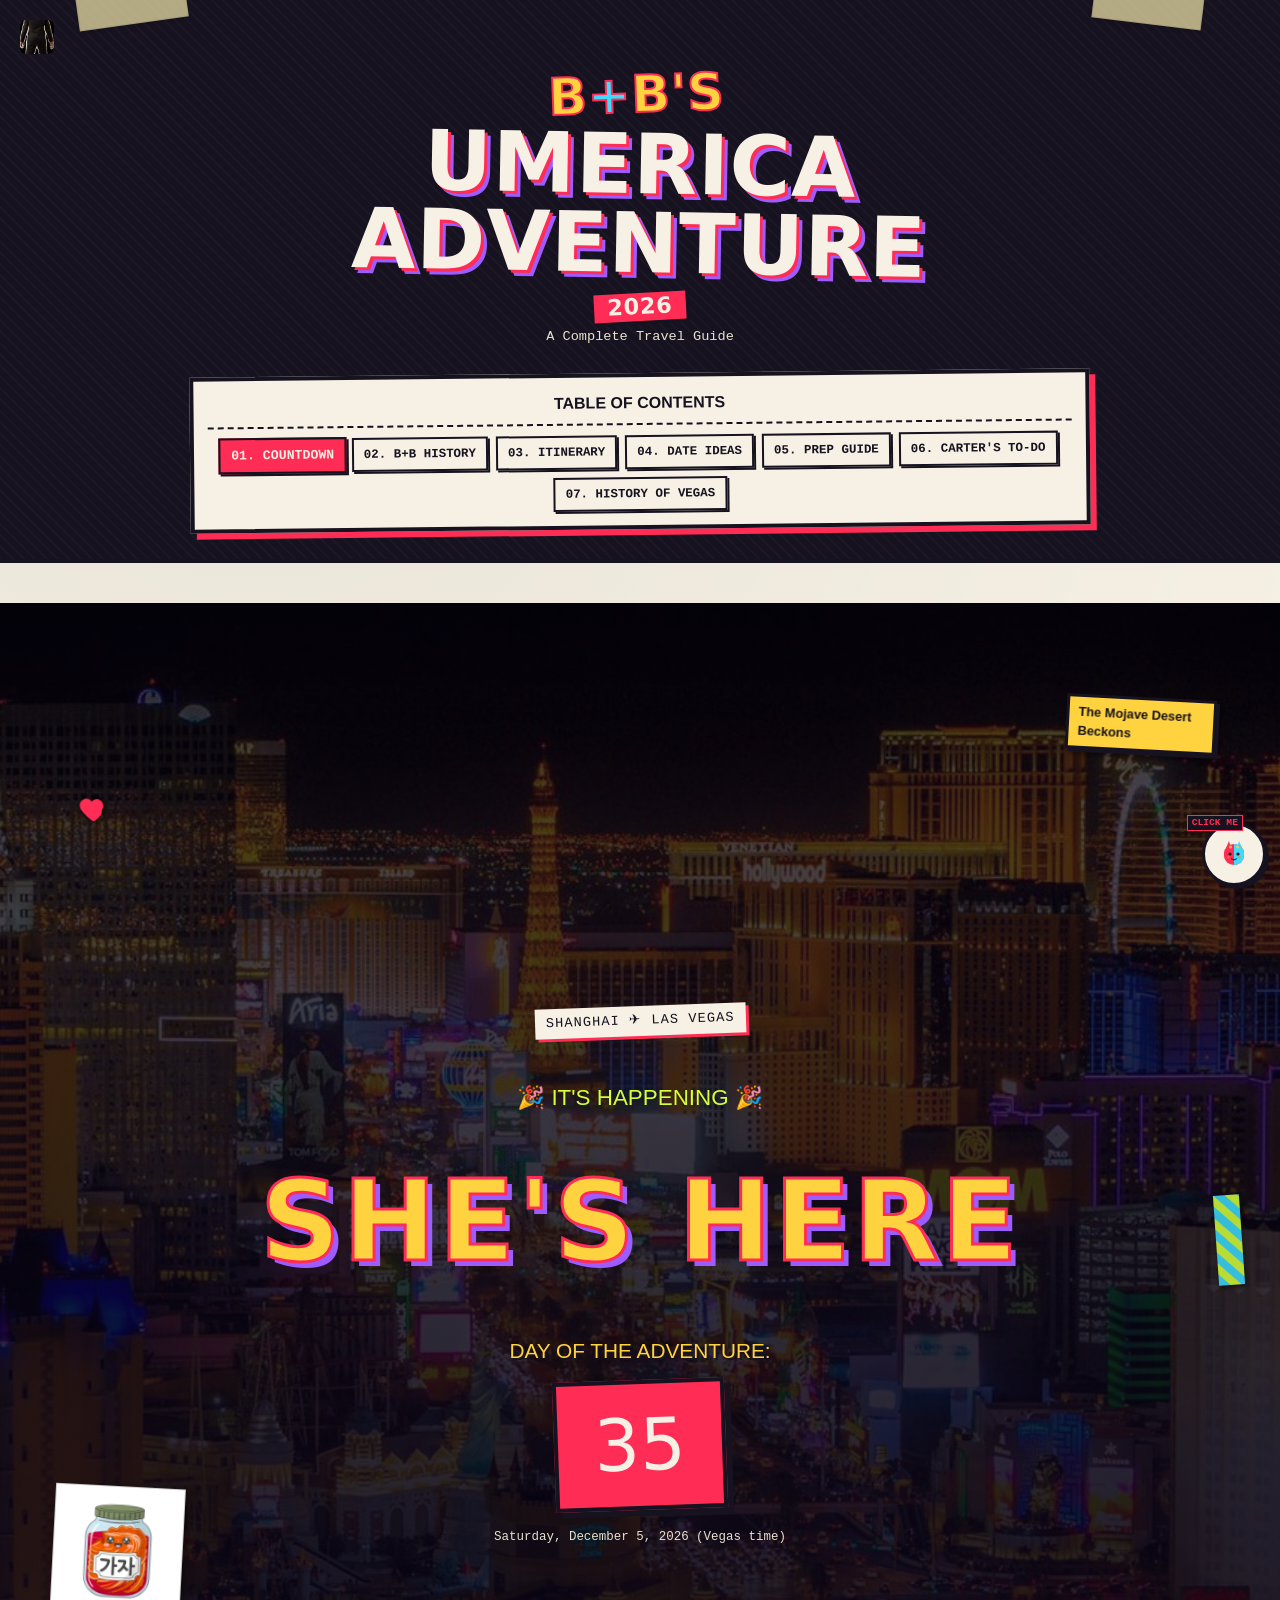
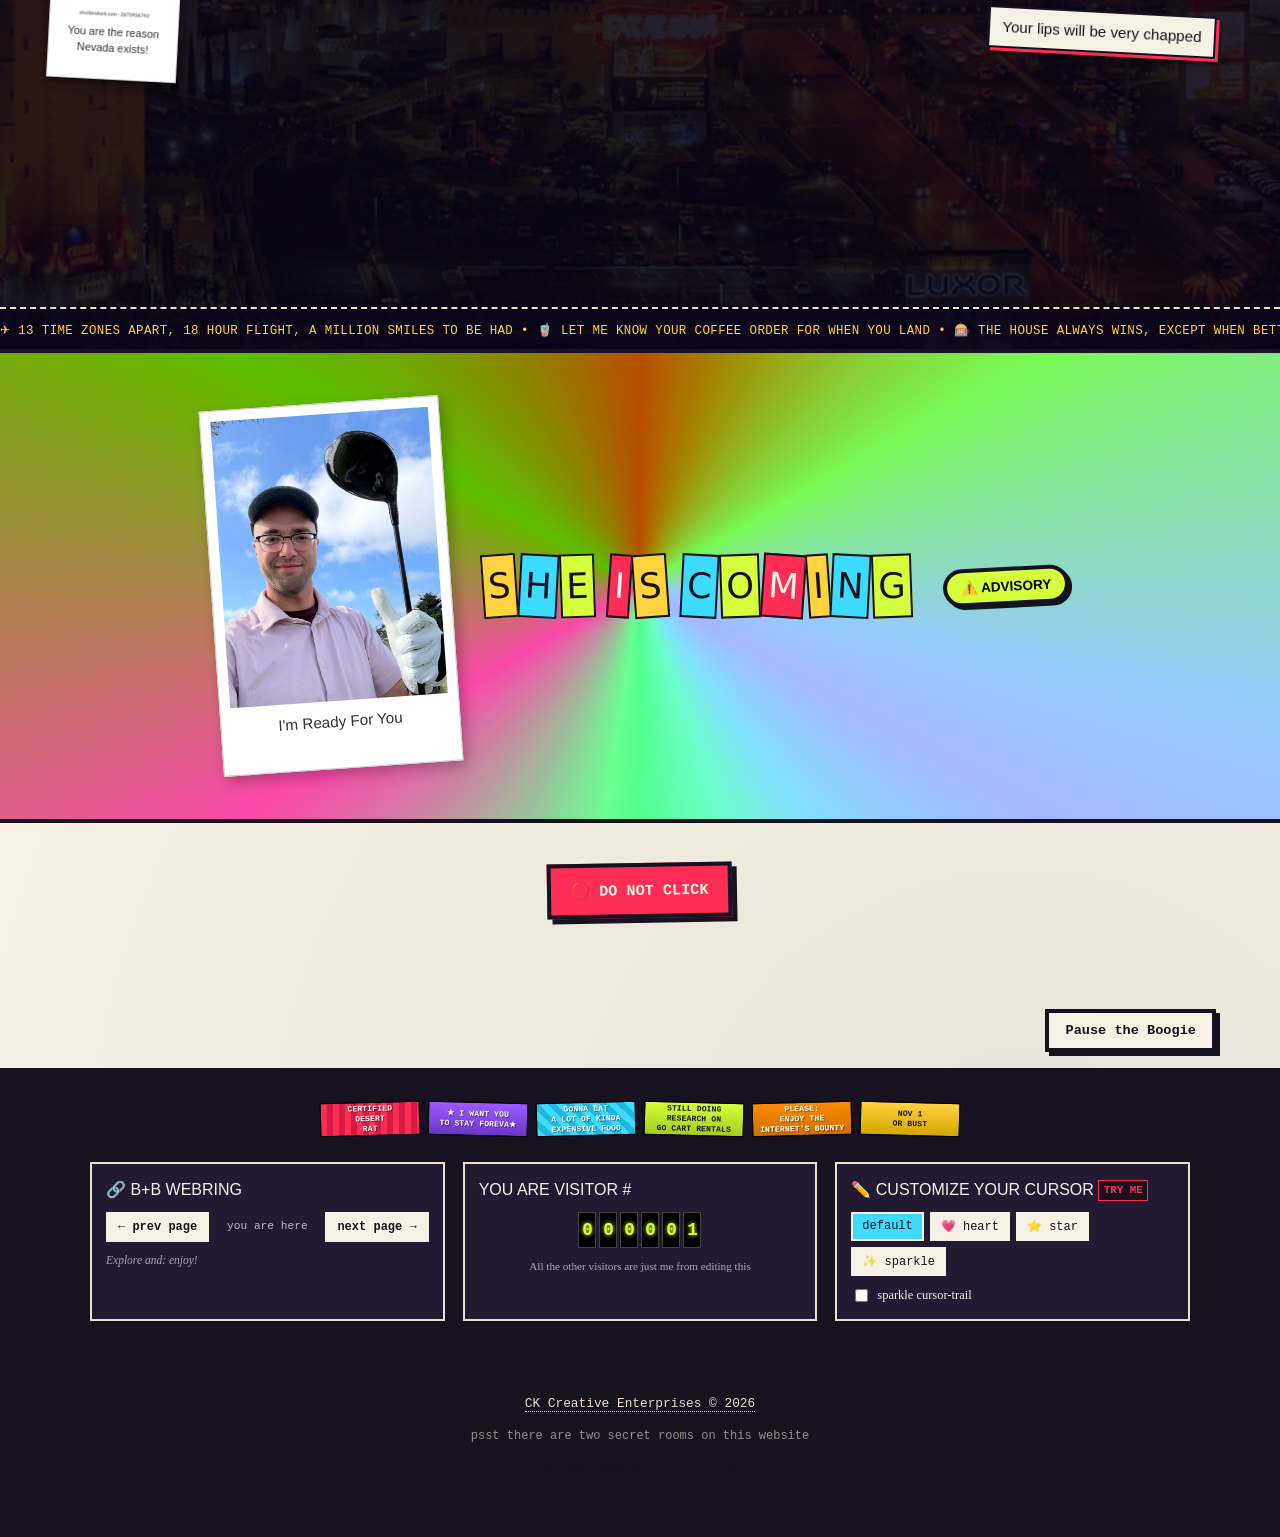
==== commit 6c0c7552: "Pause site music when the washi tape YouTube link opens, resume on return Co-Authored-By: Claude Son" ====
--- a/index.html
+++ b/index.html
@@ -84,7 +84,7 @@
       <p class="polaroid-caption">You are the reason Nevada exists!</p>
     </div>
     <div class="hero-deco deco-mr tilt-l">
-      <a href="https://www.youtube.com/watch?v=OHeHOb3E-2g&list=RDOHeHOb3E-2g&start_radio=1" target="_blank" rel="noopener" aria-label="washi tape (secret link)">
+      <a id="washiTapeLink" href="https://www.youtube.com/watch?v=OHeHOb3E-2g&list=RDOHeHOb3E-2g&start_radio=1" target="_blank" rel="noopener" aria-label="washi tape (secret link)">
         <div class="washi-tape"></div>
       </a>
     </div>
--- a/styles.css
+++ b/styles.css
@@ -1112,10 +1112,13 @@
   text-decoration: line-through;
   opacity: .7;
 }
-.todo-photo-item{
+.todo-list li.todo-photo-item{
+  background: transparent;
+  border: none;
+  box-shadow: none;
   display: flex;
   justify-content: center;
-  padding: 10px;
+  padding: 10px 0;
 }
 .todo-photo-item img{
   max-width: 220px;
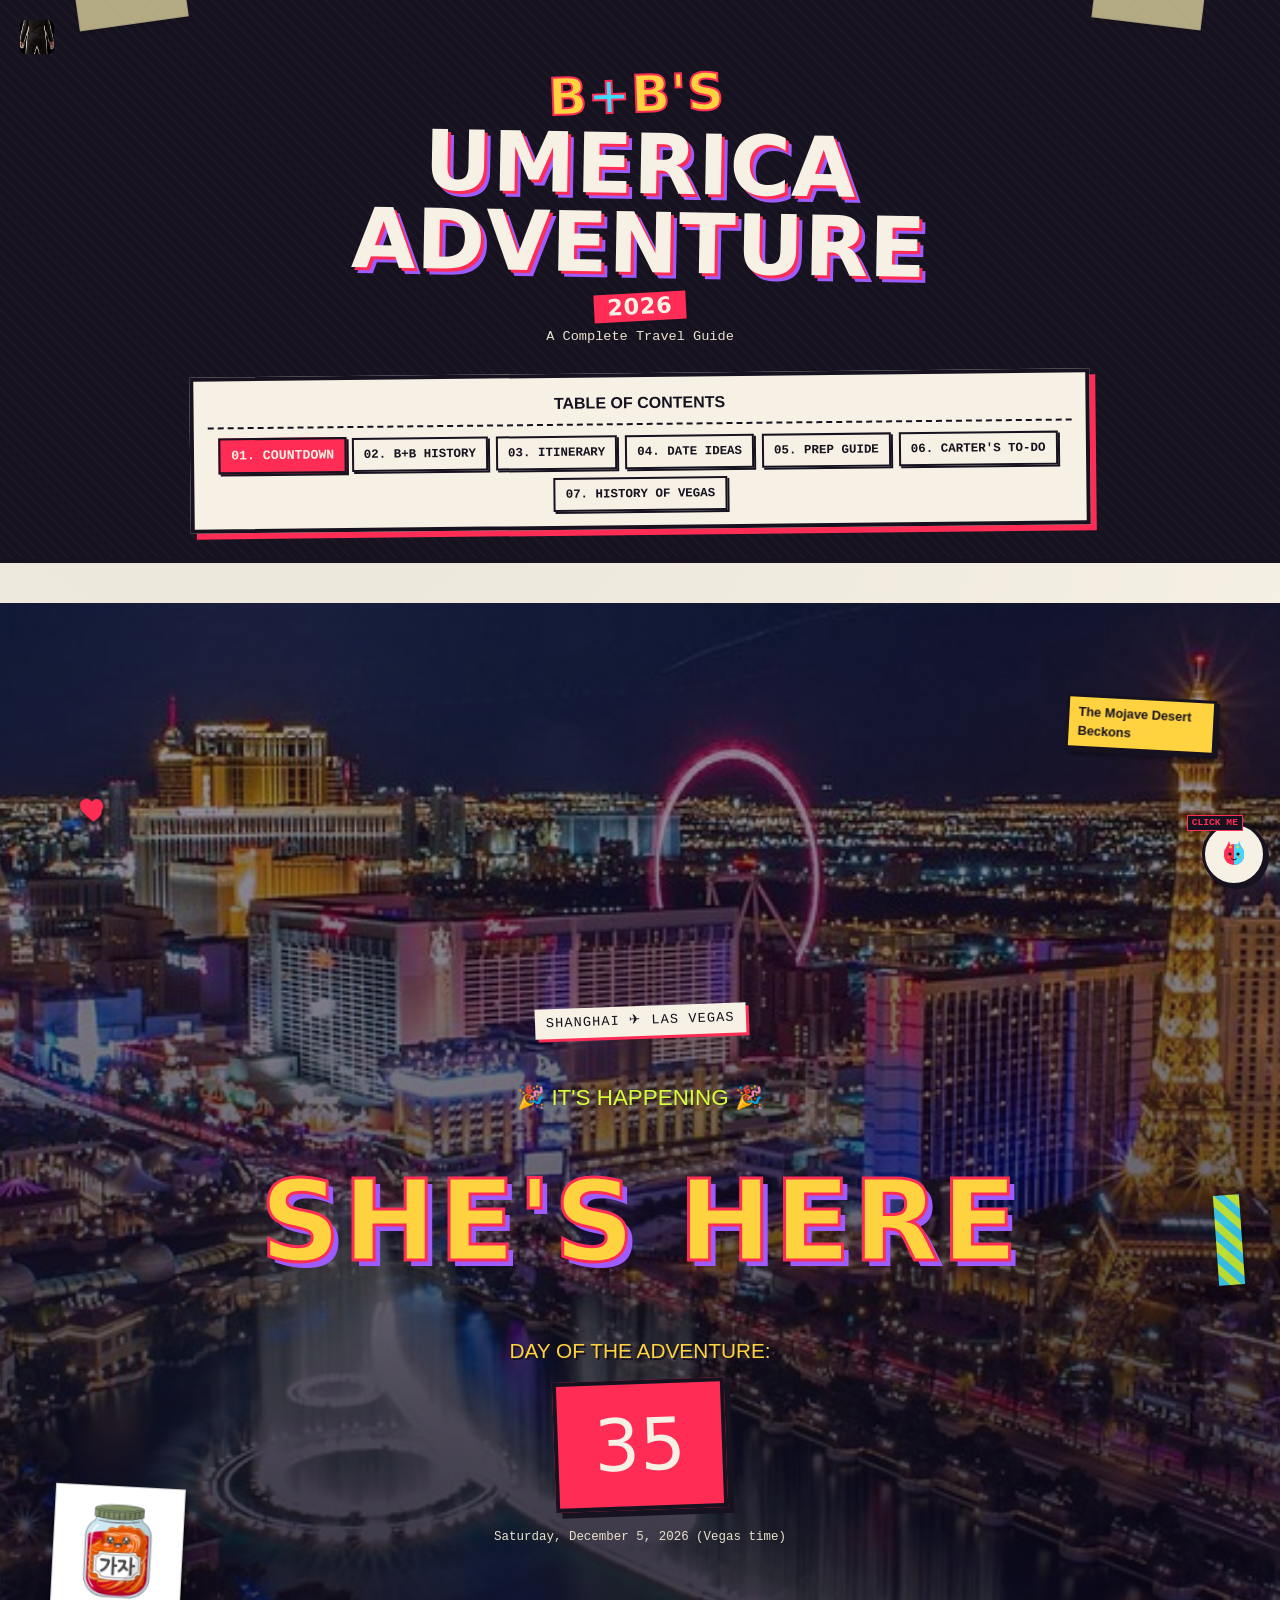
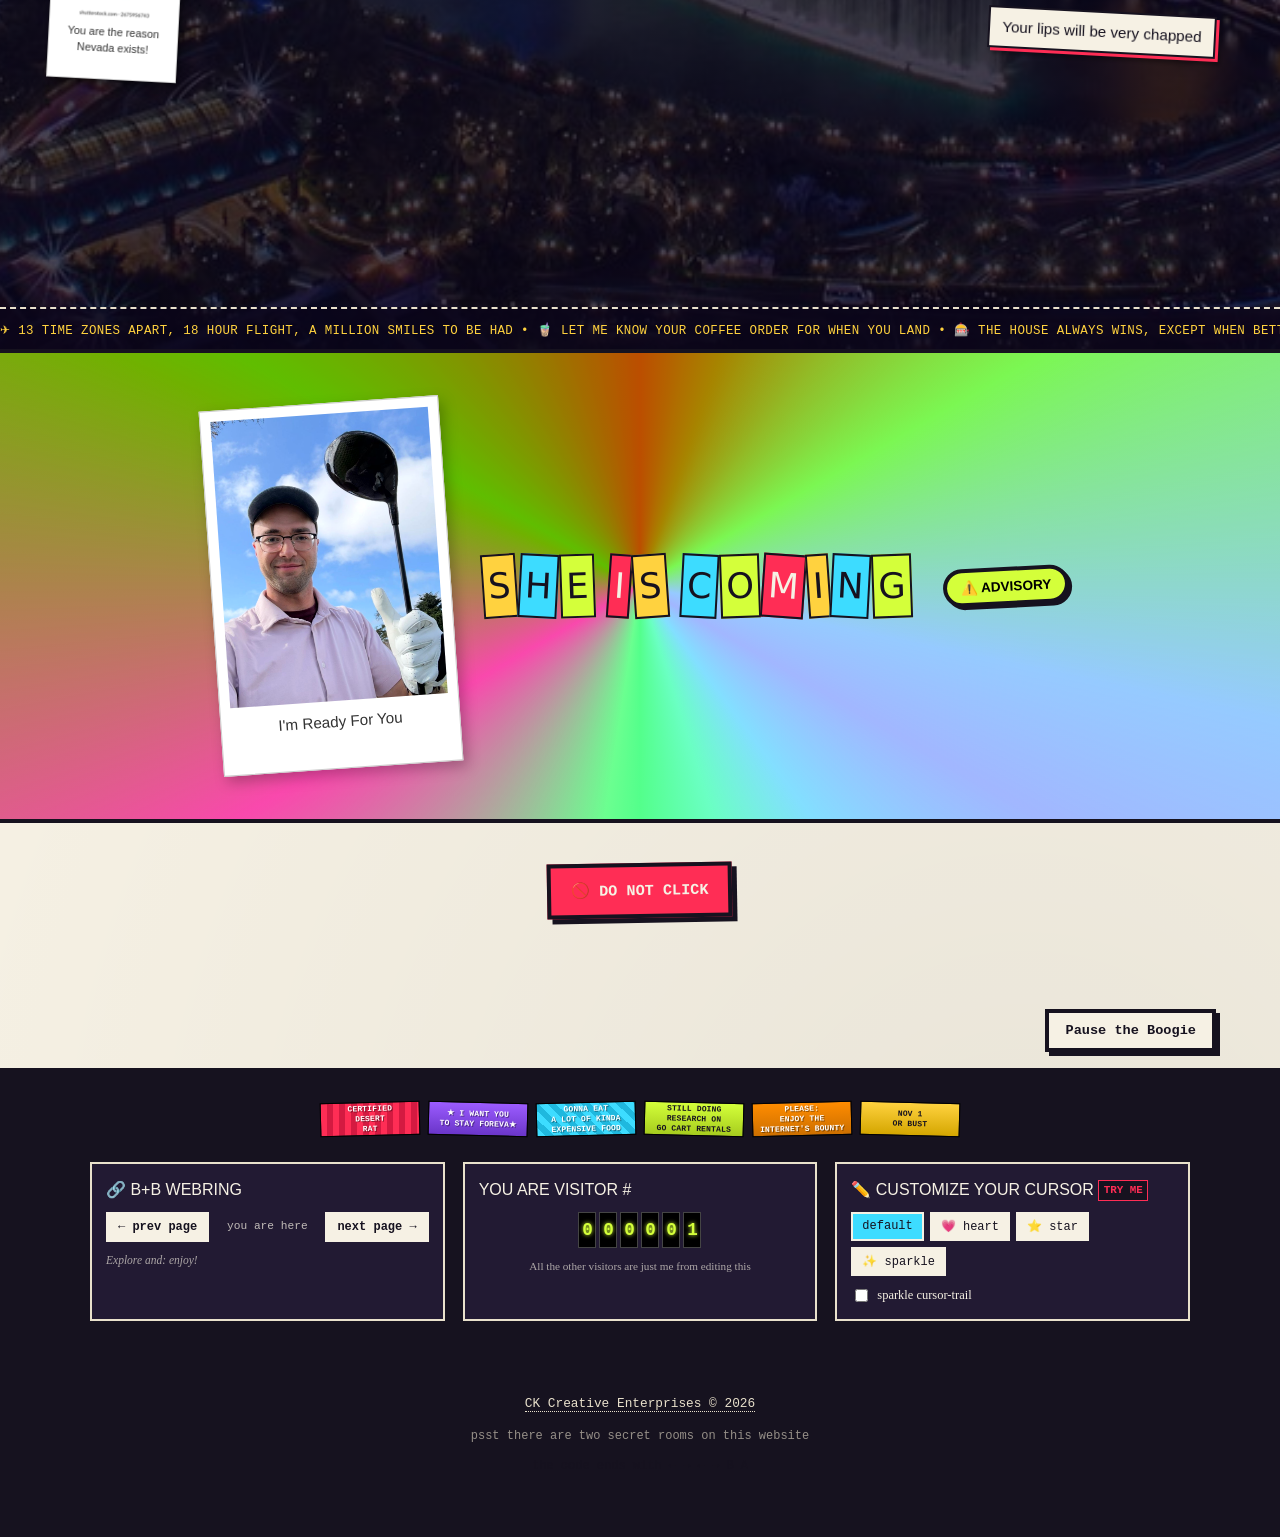
==== commit e0e7be4f: "Merge default branch, keep Bellagio fountains hero photo Resolves a conflict on images/vegas-strip-b" ====
--- a/index.html
+++ b/index.html
@@ -69,9 +69,7 @@
      ============================================================ -->
 <section id="home" class="page active" aria-labelledby="home-heading">
   <div class="hero">
-    <!-- PLACEHOLDER IMAGE: replace images/vegas-strip-bg.jpg with a real
-         nighttime photo of the Las Vegas Strip. Recommended size ~1600x900. -->
-    <img class="hero-bg" src="images/vegas-strip-bg.jpg" alt="The Las Vegas Strip at night (placeholder photo — swap for the real thing)">
+    <img class="hero-bg" src="images/vegas-strip-bg.jpg" alt="The Bellagio fountains and Las Vegas Strip at night">
     <div class="hero-overlay"></div>
 
     <!-- Corkboard clutter pinned OVER the skyline photo. All decorative. -->
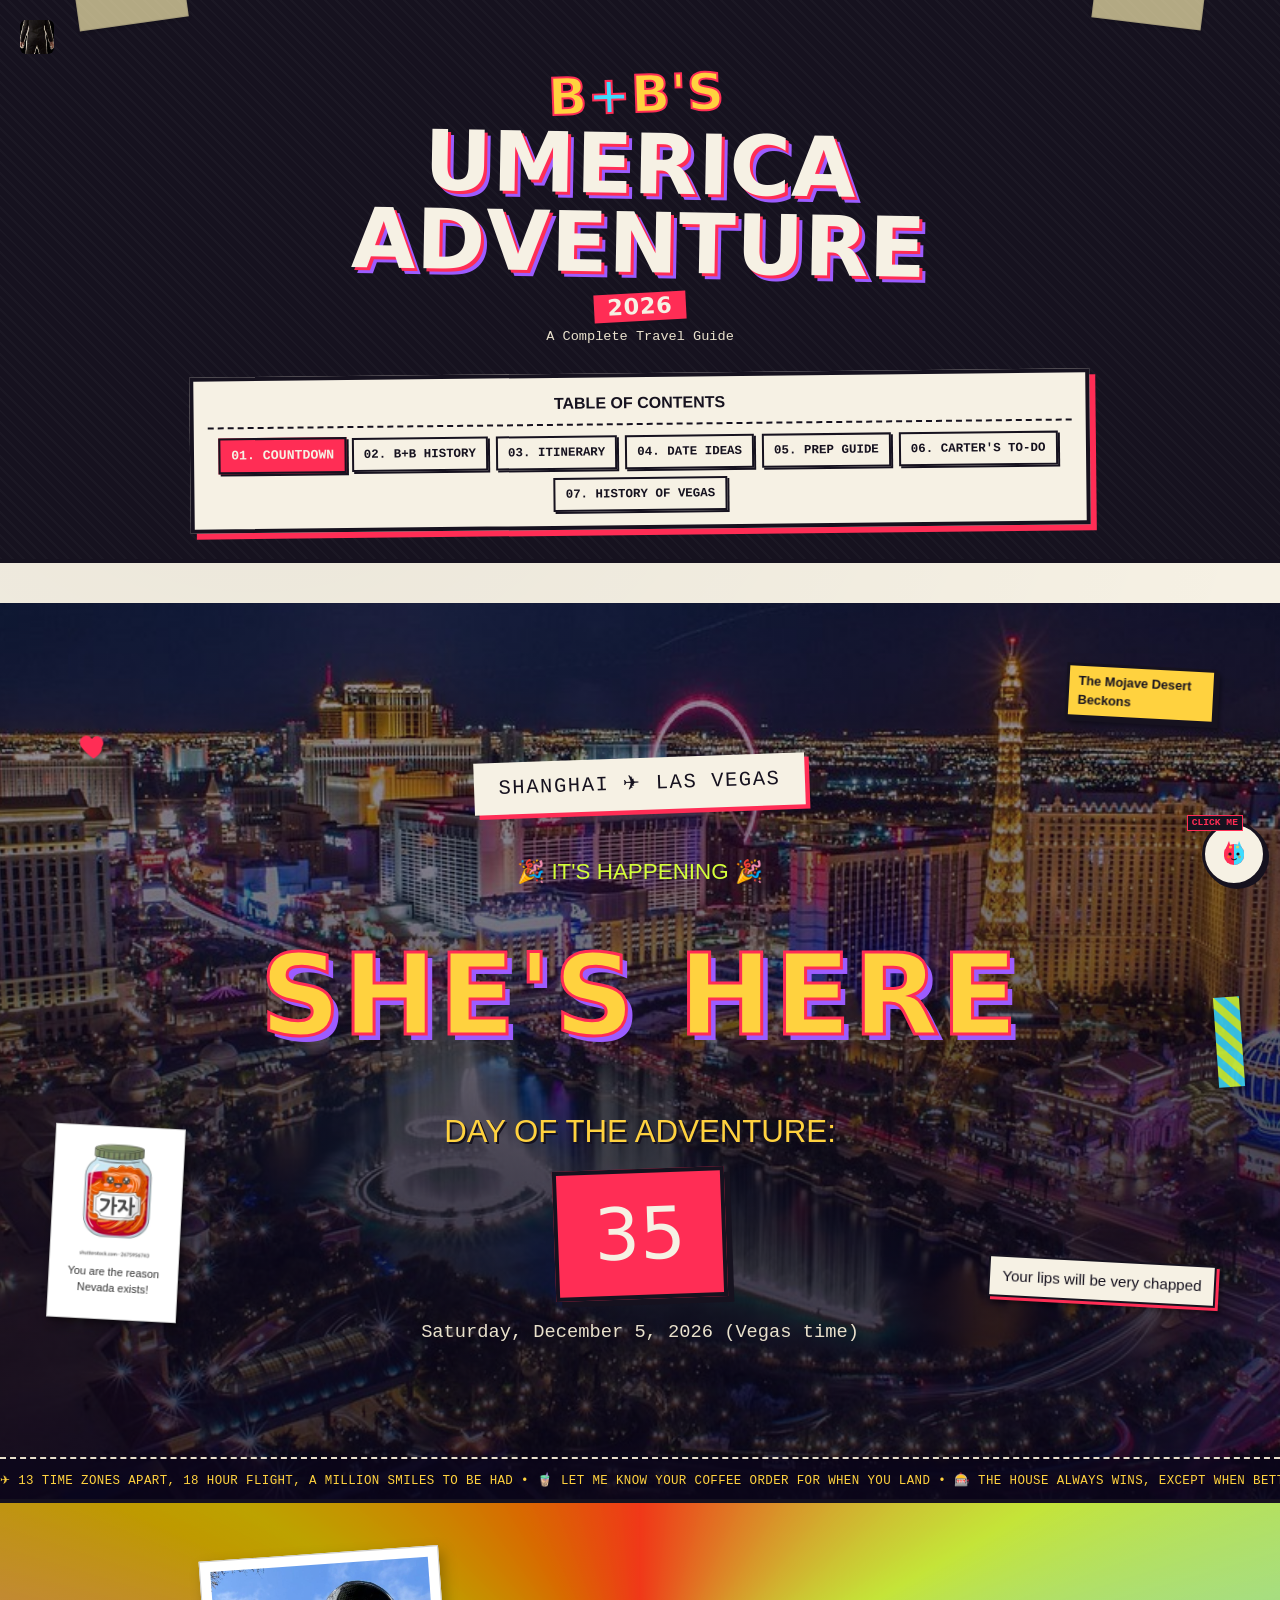
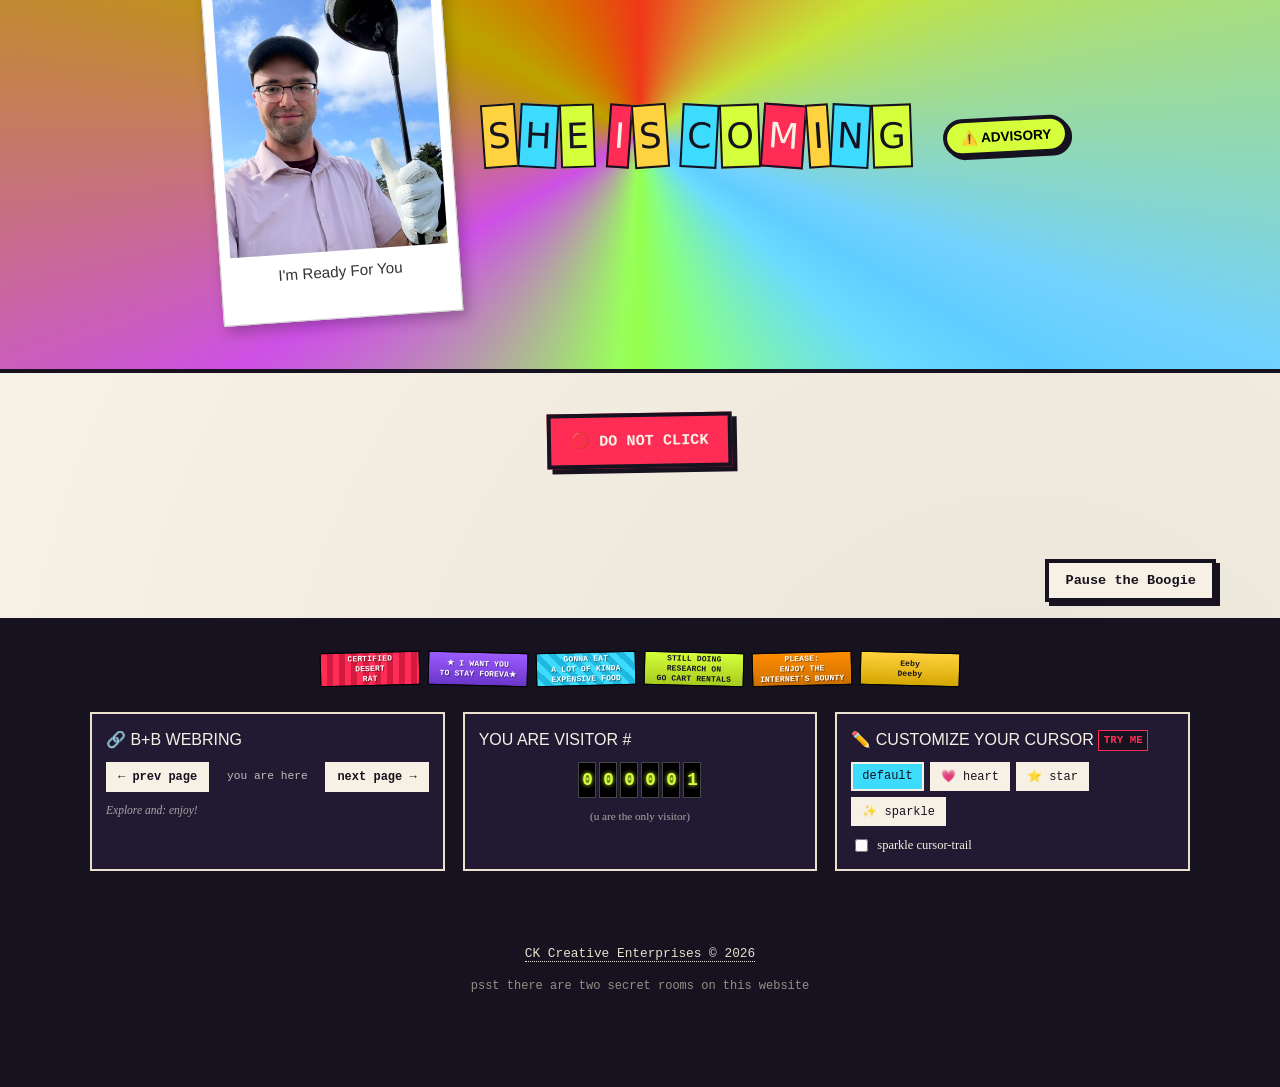
==== commit 8cc65c3f: "Update hit-counter fine print and Nov 1 blinkie, sync its blink rate Co-Authored-By: Claude Sonnet 5" ====
--- a/index.html
+++ b/index.html
@@ -889,7 +889,7 @@
     <div class="blinkie blinkie-3" role="listitem"><span>GONNA EAT</span><span>A LOT OF KINDA</span><span>EXPENSIVE FOOD</span></div>
     <div class="blinkie blinkie-4 blink" role="listitem"><span>STILL DOING</span><span>RESEARCH ON</span><span>GO CART RENTALS</span></div>
     <div class="blinkie blinkie-5" role="listitem"><span>PLEASE:</span><span>ENJOY THE INTERNET'S BOUNTY</span></div>
-    <div class="blinkie blinkie-6" role="listitem"><span>NOV 1</span><span>OR BUST</span></div>
+    <div class="blinkie blinkie-6 blink" role="listitem"><span>Eeby</span><span>Deeby</span></div>
   </div>
 
   <div class="chrome-row chrome-widgets">
@@ -907,7 +907,7 @@
     <div class="hit-counter-widget">
       <p class="hit-counter-label">YOU ARE VISITOR #</p>
       <div class="hit-counter" id="hitCounter" aria-live="off">000000</div>
-      <p class="hit-counter-fine">All the other visitors are just me from editing this</p>
+      <p class="hit-counter-fine">(u are the only visitor)</p>
     </div>
 
     <div class="cursor-widget">
--- a/styles.css
+++ b/styles.css
@@ -329,7 +329,7 @@
 
 .hero{
   position: relative;
-  min-height: 150vh;
+  min-height: 100vh;
   display: flex;
   align-items: center;
   justify-content: center;
@@ -357,25 +357,25 @@
   font-family: var(--font-zine);
   background: var(--paper);
   color: var(--ink);
-  padding: .35em .8em;
+  padding: .525em 1.2em;
   transform: rotate(-2deg);
-  box-shadow: 3px 3px 0 var(--hotpink);
+  box-shadow: 4.5px 4.5px 0 var(--hotpink);
   margin-bottom: 22px;
-  font-size: .85rem;
+  font-size: 1.275rem;
   letter-spacing: .08em;
 }
 
 .countdown-kicker{
   font-family: var(--font-hand);
   color: var(--yellow);
-  font-size: 1.3rem;
+  font-size: 1.95rem;
   margin: 0 0 14px;
   text-shadow: 2px 2px 0 var(--ink);
 }
 
 .countdown{
   display: flex;
-  gap: 12px;
+  gap: 18px;
   justify-content: center;
   flex-wrap: wrap;
   cursor: pointer;
@@ -383,9 +383,9 @@
 .cd-block{
   background: var(--paper);
   border: var(--border-thick);
-  box-shadow: 4px 4px 0 var(--hotpink);
-  padding: 14px 10px;
-  min-width: 78px;
+  box-shadow: 6px 6px 0 var(--hotpink);
+  padding: 21px 15px;
+  min-width: 117px;
   transition: transform .15s ease;
 }
 .cd-block:nth-child(odd){ transform: rotate(-2deg); }
@@ -394,14 +394,14 @@
 .cd-num{
   display: block;
   font-family: var(--font-display);
-  font-size: clamp(1.8rem, 6vw, 2.8rem);
+  font-size: clamp(2.7rem, 9vw, 4.2rem);
   color: var(--ink);
   line-height: 1;
 }
 .cd-unit{
   display: block;
   font-family: var(--font-zine);
-  font-size: .7rem;
+  font-size: 1.05rem;
   letter-spacing: .12em;
   text-transform: uppercase;
   margin-top: 4px;
@@ -411,7 +411,7 @@
 .countdown-footnote{
   font-family: var(--font-zine);
   color: var(--paper-dark);
-  font-size: .78rem;
+  font-size: 1.17rem;
   margin-top: 18px;
 }
 
@@ -1604,7 +1604,10 @@
 @media (max-width: 760px){
   .deco-ml, .deco-mr{ display: none; } /* avoid crowding the countdown on small screens */
   .deco-tl, .deco-tr{ transform: scale(.7) rotate(-4deg); }
-  .deco-bl, .deco-br{ transform: scale(.75) rotate(3deg); }
+  .deco-bl, .deco-br{ transform: scale(.75) rotate(3deg); bottom: 6%; }
+  /* The enlarged countdown needs more room to stack on narrow screens
+     before it collides with the corner decorations. */
+  .hero{ min-height: 135vh; }
 }
 .mini-sticker{
   font-family: var(--font-hand);
@@ -2109,7 +2112,7 @@
 @media (max-width: 560px){
   .wiki-infobox{ float: none; width: 100%; margin: 0 0 20px; }
   .zine-strip{ flex-direction: column; }
-  .cd-block{ min-width: 66px; padding: 10px 6px; }
+  .cd-block{ min-width: 99px; padding: 15px 9px; }
   .toc-btn{ font-size: .7rem; padding: 6px 8px; }
 }
 
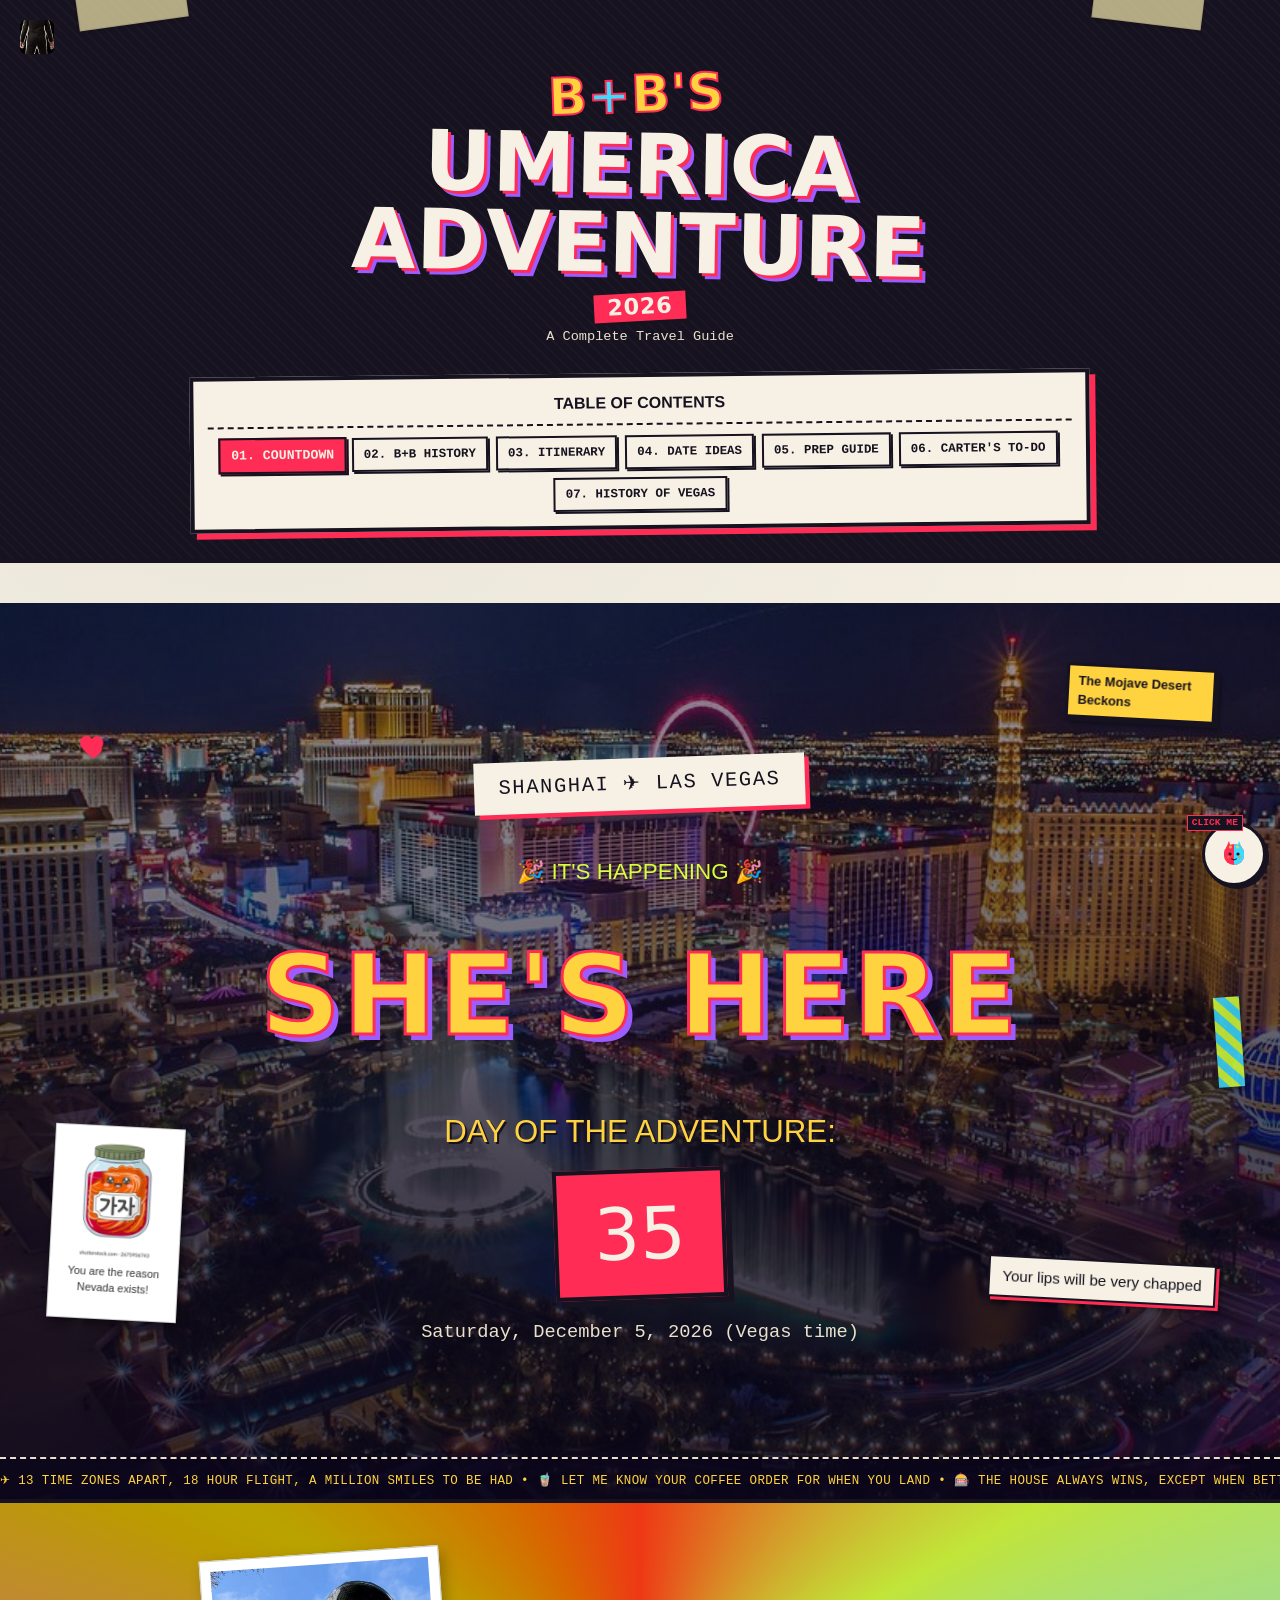
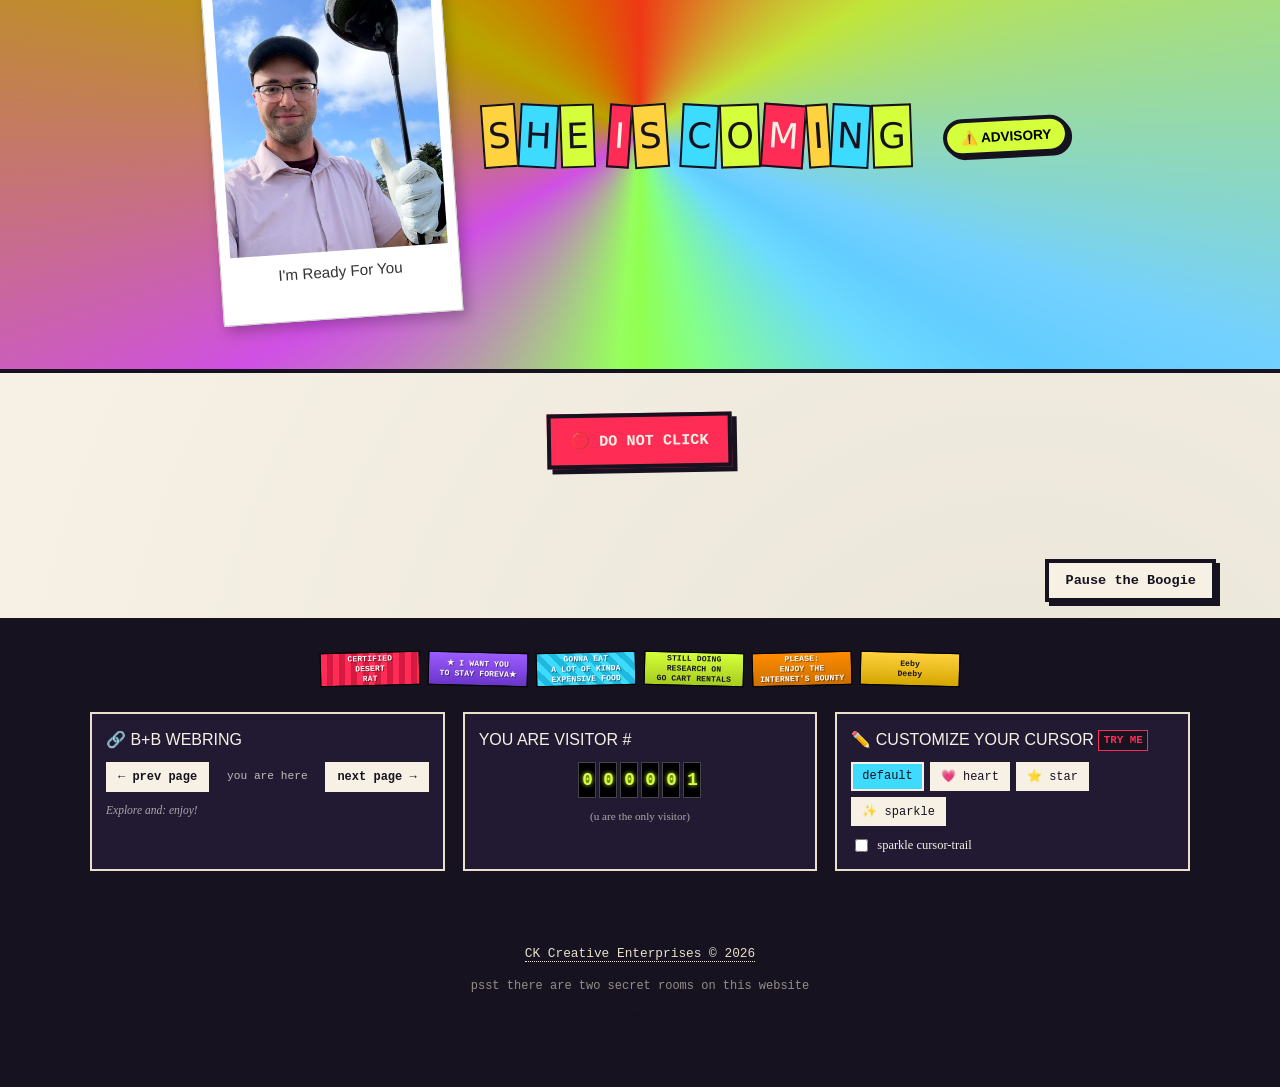
==== commit 5a4753ee: "Update History of Us/Vegas History copy, fishbowl hint, quiz result text - #52: shorten History of U" ====
--- a/index.html
+++ b/index.html
@@ -165,7 +165,7 @@
      ============================================================ -->
 <section id="history-of-us" class="page pattern-graph" aria-labelledby="history-heading">
   <h2 id="history-heading" class="section-title letters">History of Betty & Carter</h2>
-  <p class="section-kicker">13 years in the making, with what feels like a lifetime in the past 3 months</p>
+  <p class="section-kicker">13 years in the making & a lifetime in the past 3 months</p>
 
   <!-- Mock Wikipedia infobox -->
   <div class="wiki-infobox">
@@ -399,7 +399,7 @@
         <circle cx="72" cy="76" r="1.8" fill="#fff" opacity=".85"/>
       </svg>
     </button>
-    <p class="fishbowl-hint">tap the bowl</p>
+    <p class="fishbowl-hint">Date Idea Fish Bowl</p>
   </div>
 
   <div class="prep-grid">
@@ -636,6 +636,11 @@
     <div class="prep-card photo-card">
       <img src="images/photo-8.jpg" alt="Artist's rendering of Betty arriving at LAX, depicted in military uniform with a duffel bag">
       <p class="polaroid-caption">Artist's Rendering of Betty Arriving at LAX</p>
+    </div>
+
+    <div class="prep-card photo-card photo-card-right">
+      <img src="images/prep-welcome-party.webp" alt="A four-piece mariachi band playing trumpet, guitarron, vihuela, and accordion">
+      <p class="polaroid-caption">The Welcome Party</p>
     </div>
 
   </div>
@@ -700,7 +705,7 @@
      ============================================================ -->
 <section id="vegas-history" class="page pattern-stars" aria-labelledby="vegas-history-heading">
   <h2 id="vegas-history-heading" class="section-title letters">07. HISTORY OF LAS VEGAS</h2>
-  <p class="section-kicker">A purely AI-generated history of Las Vegas with a Very Special Pop Quiz to test ur knowledge</p>
+  <p class="section-kicker">A mostly AI-generated history of Las Vegas with a Very Special Pop Quiz to test ur knowledge</p>
 
   <!-- Marquee ticker #3: did-you-know facts -->
   <div class="ticker ticker-alt2" aria-hidden="true">
--- a/styles.css
+++ b/styles.css
@@ -558,7 +558,7 @@
    6. HISTORY OF US
    --------------------------------------------------------------------- */
 #history-of-us{ position: relative; }
-.tiny-hint{ color: var(--ink); font-size: .55rem; text-align: right; margin: 24px 0 0; opacity: .8; }
+.tiny-hint{ color: var(--ink); font-size: .55rem; text-align: right; margin: 48px 0 0; opacity: .8; }
 .history-photo-attach{
   position: absolute;
   right: 5vw;
@@ -799,6 +799,7 @@
 .prep-card ul{ margin: 0; padding-left: 18px; }
 .prep-card li{ margin-bottom: 8px; font-size: .95rem; }
 .prep-card.photo-card img{ border: 2px solid var(--ink); margin-bottom: 10px; }
+.prep-card.photo-card-right{ grid-column: -1; }
 .prep-card .scroll-list{
   max-height: 190px;
   overflow-y: auto;
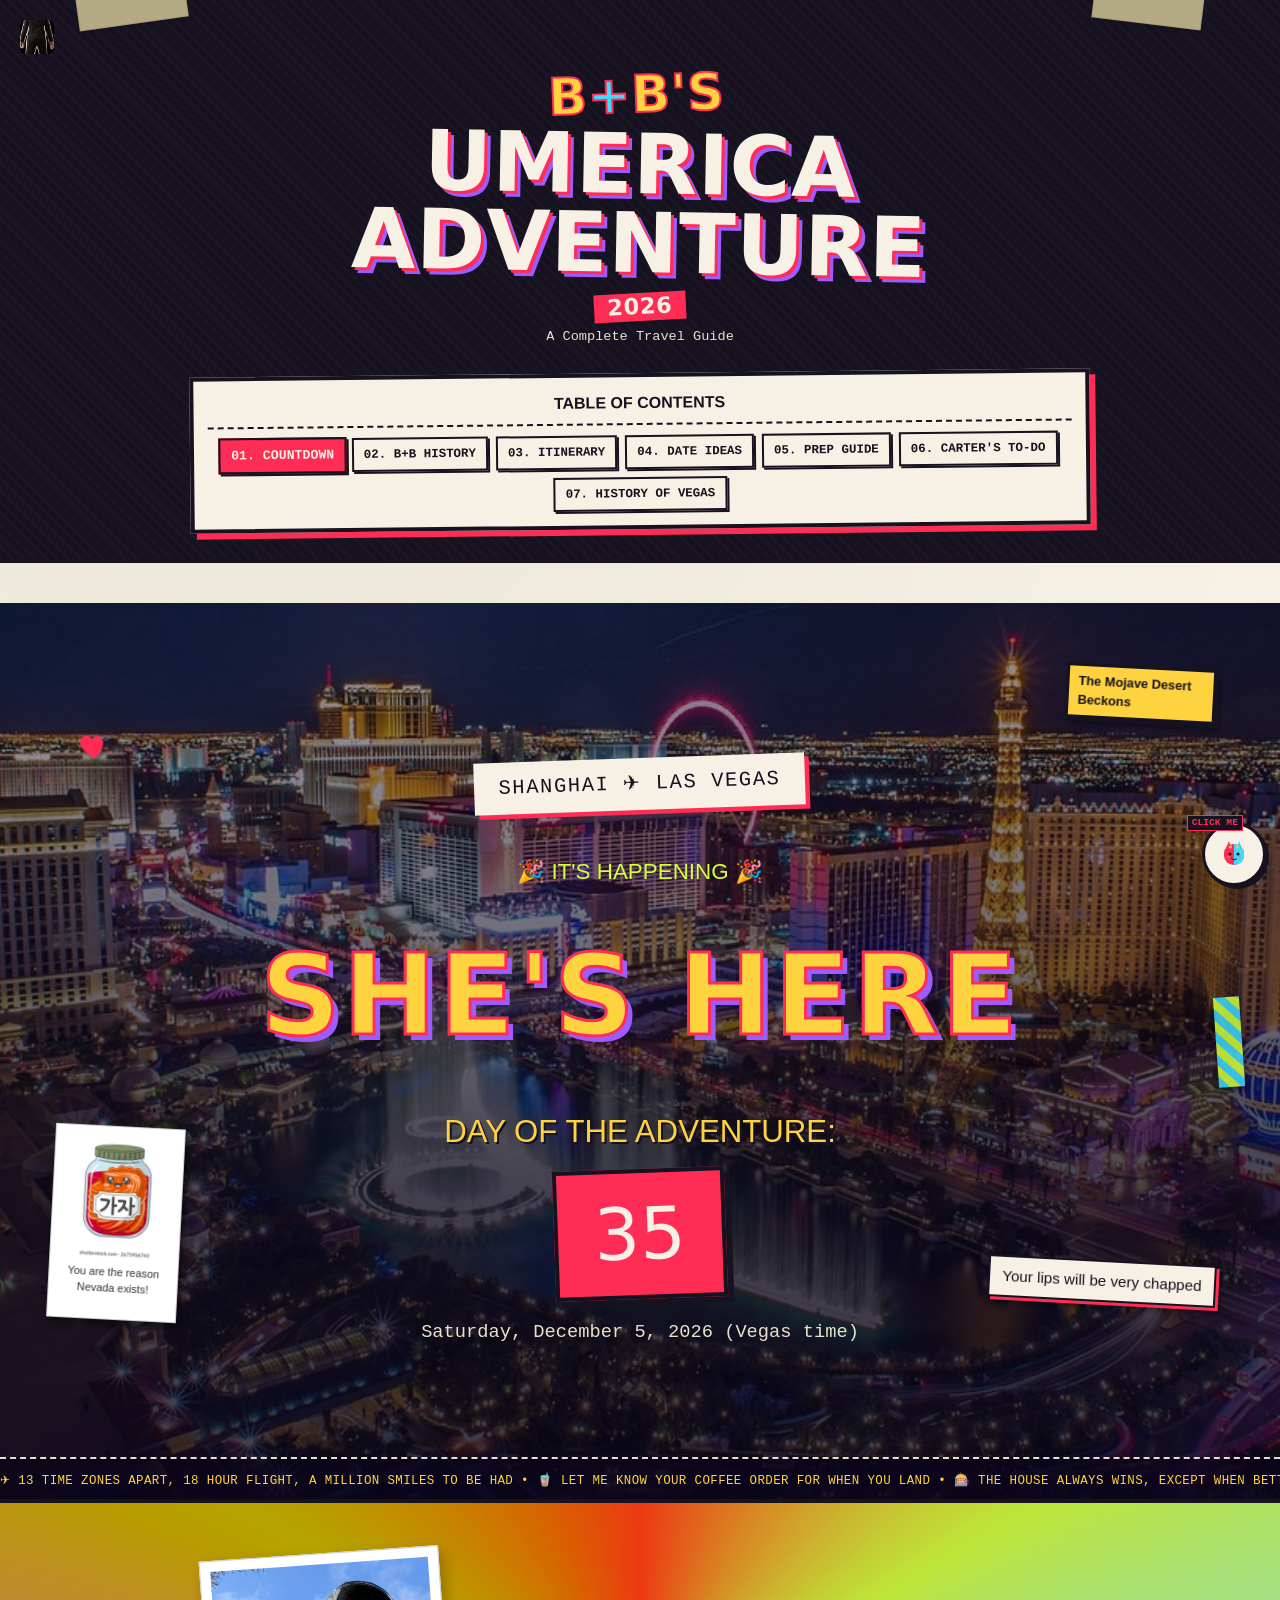
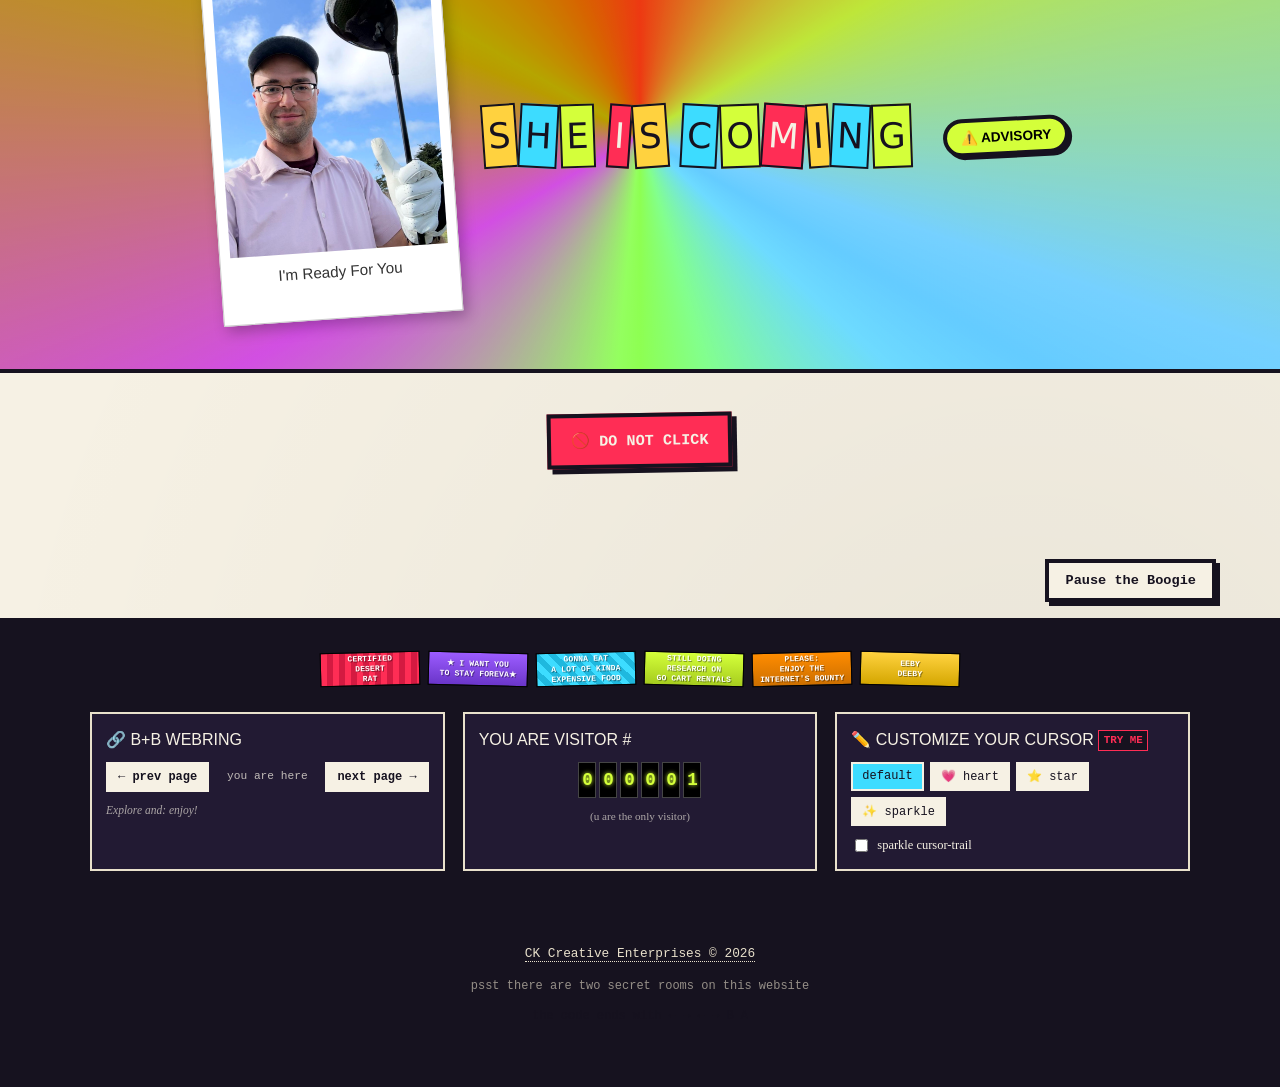
==== commit 03dd71cd: "Uppercase Eeby Deeby blinkie text, match white lettering on all blinkies Co-Authored-By: Claude Sonn" ====
--- a/index.html
+++ b/index.html
@@ -894,7 +894,7 @@
     <div class="blinkie blinkie-3" role="listitem"><span>GONNA EAT</span><span>A LOT OF KINDA</span><span>EXPENSIVE FOOD</span></div>
     <div class="blinkie blinkie-4 blink" role="listitem"><span>STILL DOING</span><span>RESEARCH ON</span><span>GO CART RENTALS</span></div>
     <div class="blinkie blinkie-5" role="listitem"><span>PLEASE:</span><span>ENJOY THE INTERNET'S BOUNTY</span></div>
-    <div class="blinkie blinkie-6 blink" role="listitem"><span>Eeby</span><span>Deeby</span></div>
+    <div class="blinkie blinkie-6 blink" role="listitem"><span>EEBY</span><span>DEEBY</span></div>
   </div>
 
   <div class="chrome-row chrome-widgets">
--- a/styles.css
+++ b/styles.css
@@ -1914,9 +1914,9 @@
 .blinkie-1{ background: repeating-linear-gradient(90deg, var(--hotpink) 0 6px, #d41a41 6px 12px); }
 .blinkie-2{ background: linear-gradient(180deg, var(--purple), #6a35c9); }
 .blinkie-3{ background: repeating-linear-gradient(45deg, var(--cyan) 0 6px, #1fb8de 6px 12px); }
-.blinkie-4{ background: linear-gradient(180deg, var(--acid), #a6cc1e); color: var(--ink); text-shadow: none; }
+.blinkie-4{ background: linear-gradient(180deg, var(--acid), #a6cc1e); }
 .blinkie-5{ background: linear-gradient(180deg, var(--orange), #cc6f00); }
-.blinkie-6{ background: linear-gradient(180deg, var(--yellow), #d4a600); color: var(--ink); text-shadow: none; }
+.blinkie-6{ background: linear-gradient(180deg, var(--yellow), #d4a600); }
 .blinkie.blink{ animation: tagBlink 1.4s steps(1,end) infinite; }
 
 .chrome-widgets{
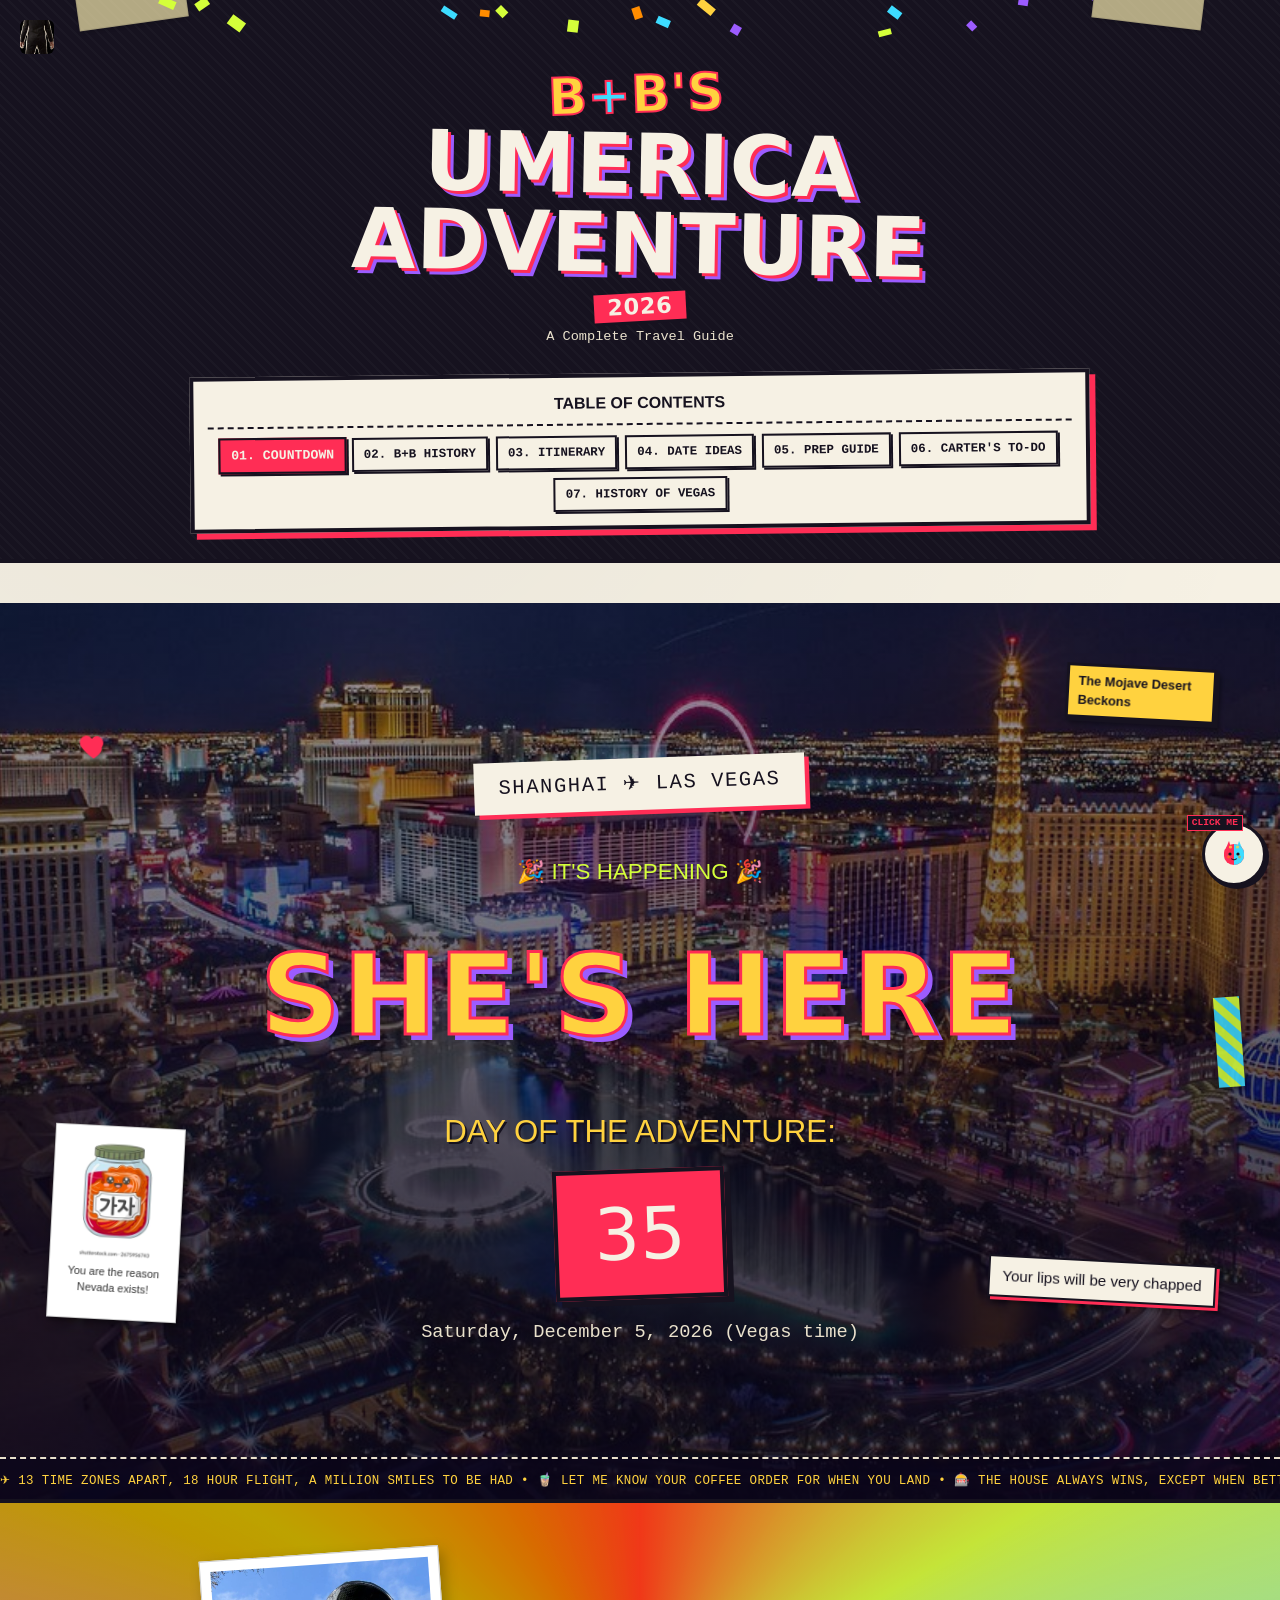
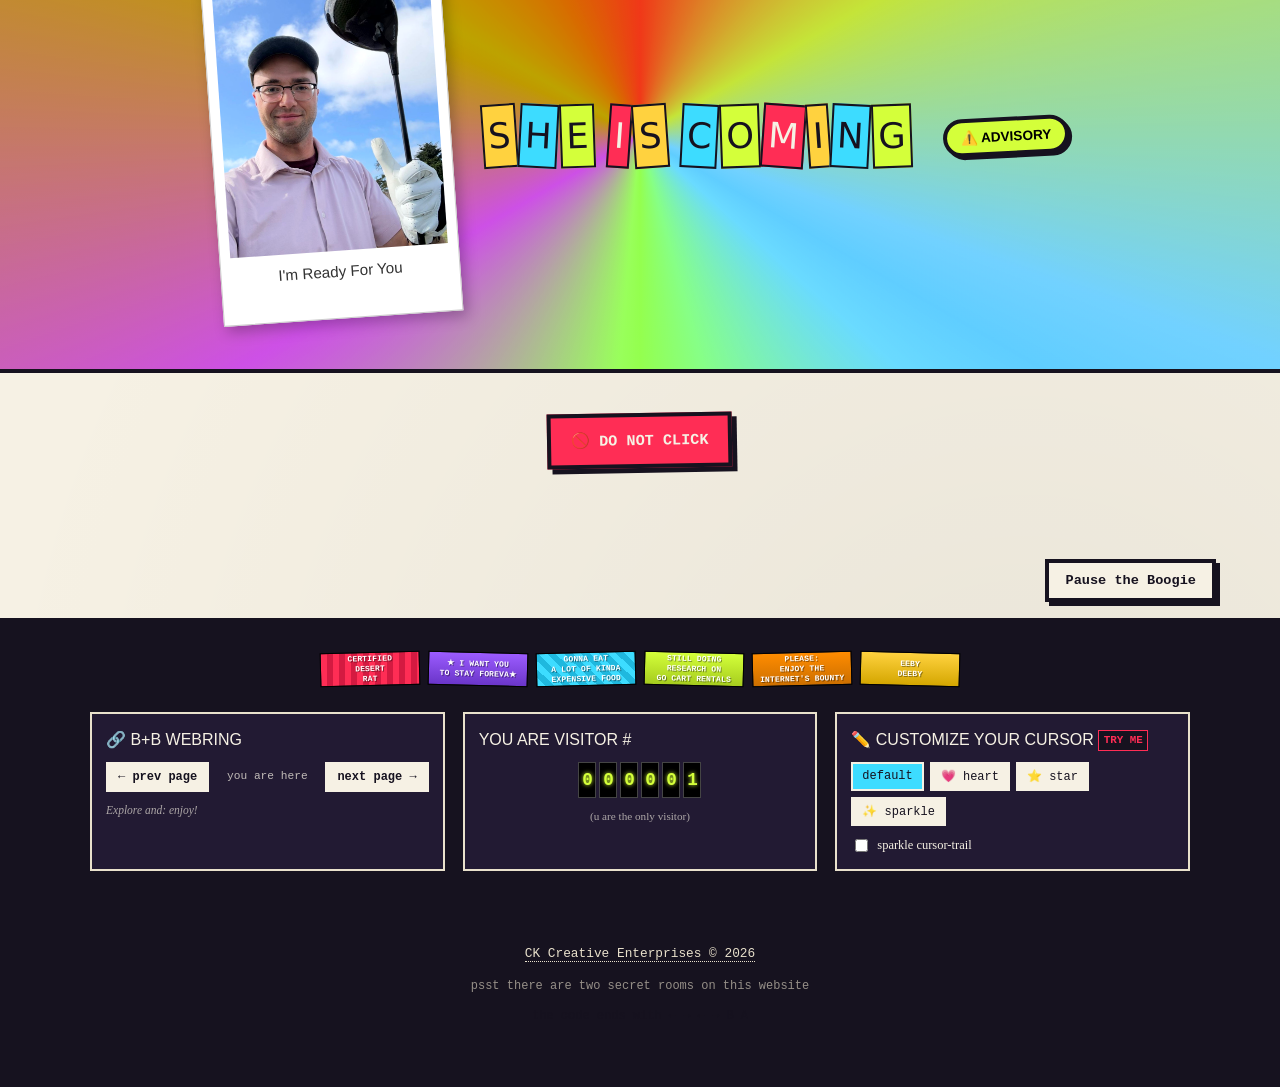
==== commit 852823bd: "Remove photo from bottom of Jackpot Banana Bonus Room Co-Authored-By: Claude Sonnet 5 <noreply@anthr" ====
--- a/index.html
+++ b/index.html
@@ -873,10 +873,6 @@
     </div>
   </div>
 
-  <div class="secret-photo-card">
-    <img src="images/banana-hat-selfie.webp" alt="Carter wearing a banana on his head and holding a black and white cat">
-  </div>
-
   <audio id="jackpotAudio" src="audio/jackpot-theme.mp3" preload="none"></audio>
 </section>
 
--- a/styles.css
+++ b/styles.css
@@ -1345,21 +1345,6 @@
   border: var(--border-thick);
   padding: 20px;
   box-shadow: 8px 8px 0 var(--acid);
-}
-.secret-photo-card{
-  position: relative;
-  z-index: 1;
-  margin: 20px auto 0;
-  max-width: 420px;
-  background: var(--paper);
-  border: var(--border-thick);
-  padding: 12px;
-  box-shadow: 8px 8px 0 var(--yellow);
-}
-.secret-photo-card img{
-  width: 100%;
-  display: block;
-  border: 2px solid var(--ink);
 }
 .grow-game-title{
   margin: 0 0 4px;
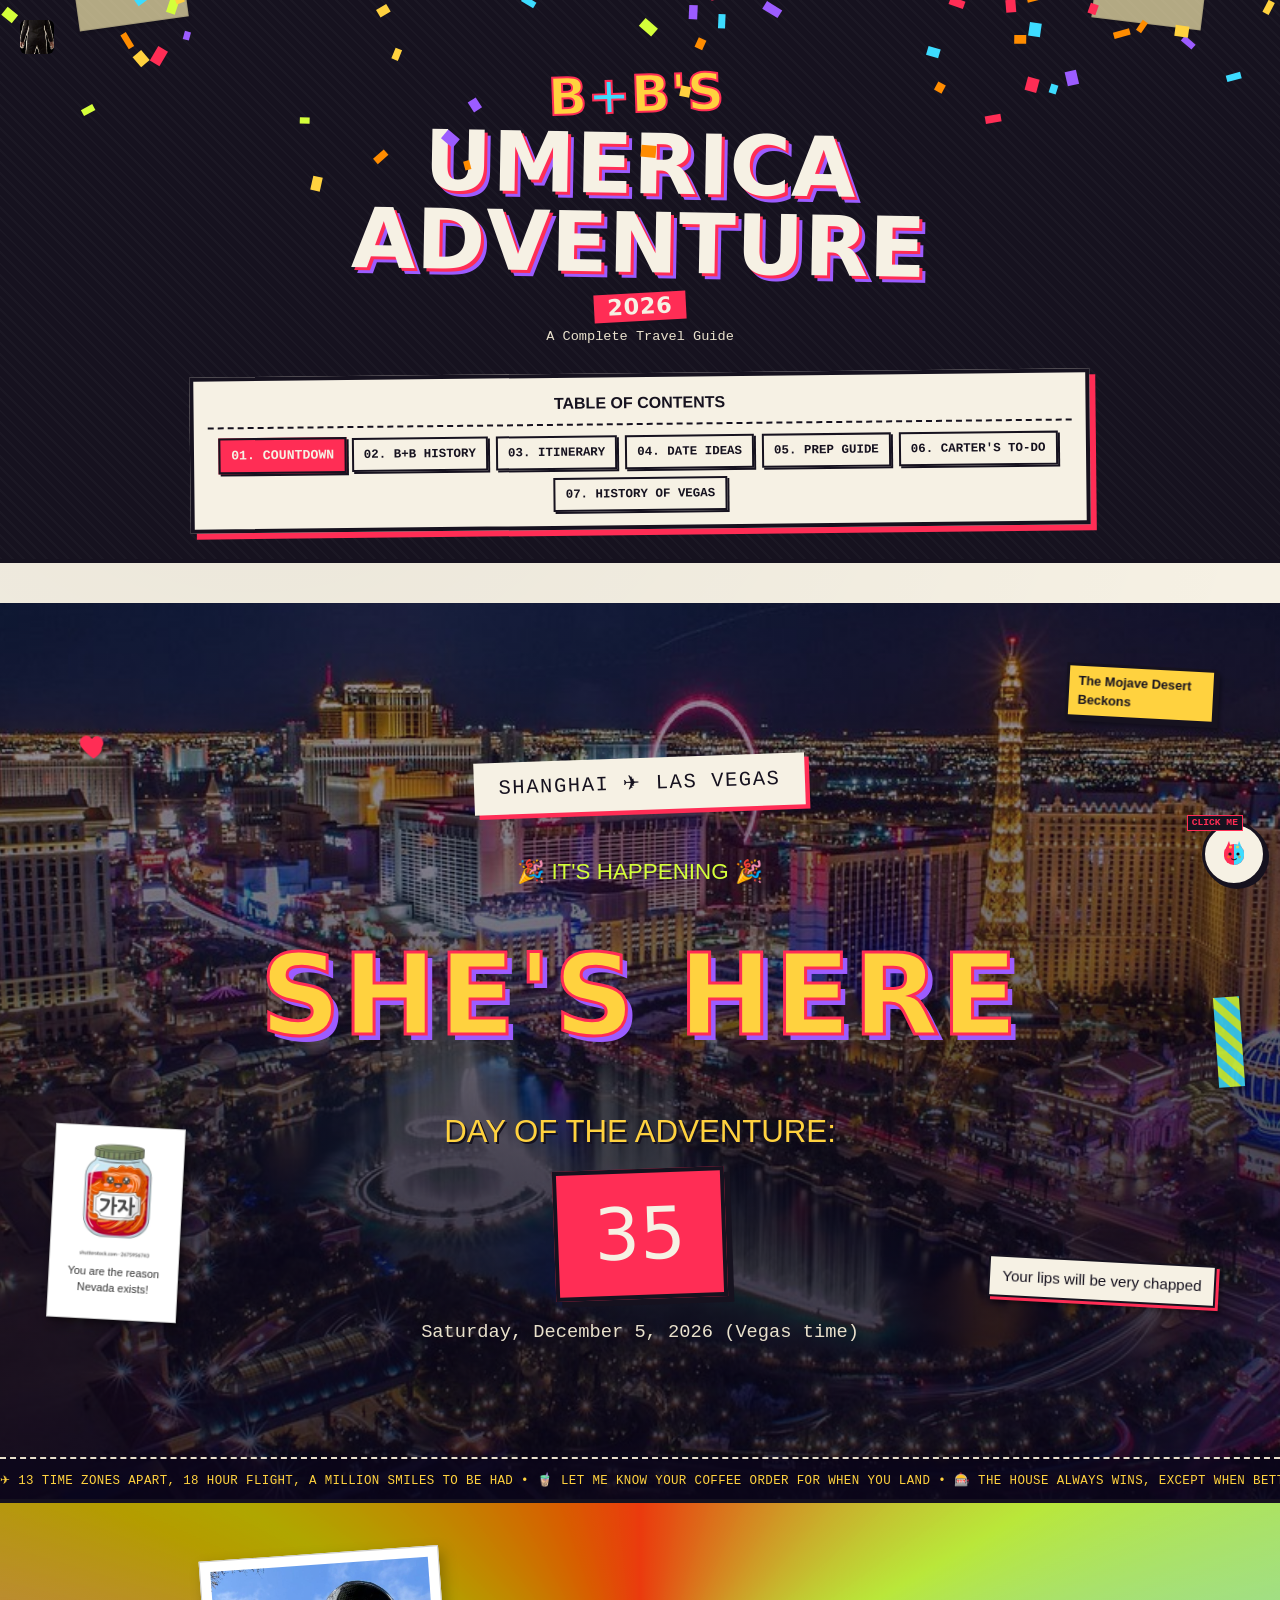
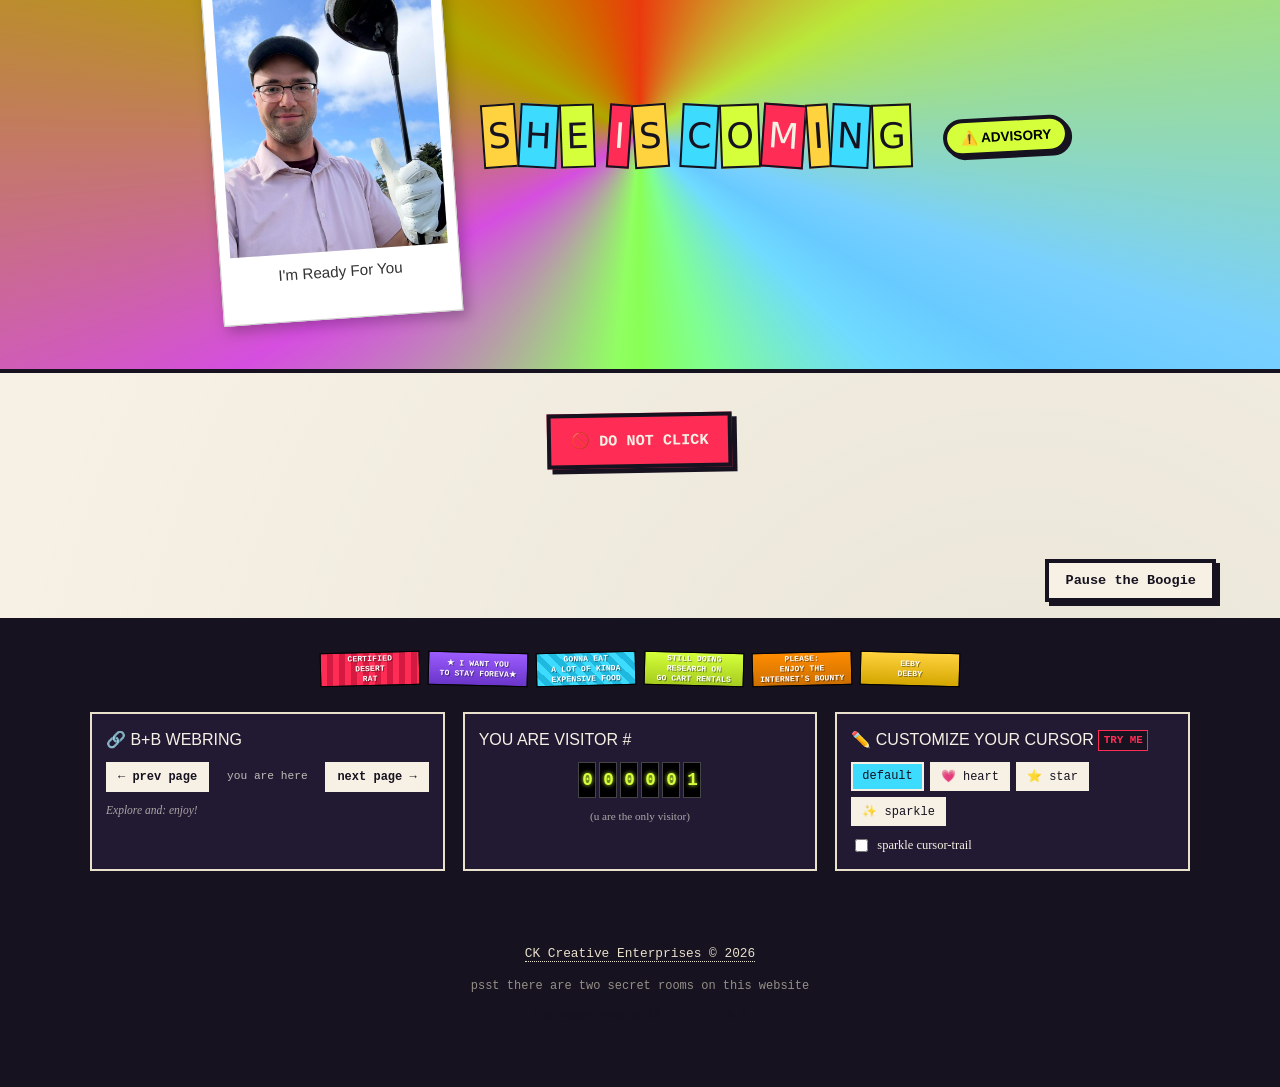
==== commit 334b7e37: "Add Past Lives and Learn Guitar Together date ideas Co-Authored-By: Claude Sonnet 5 <noreply@anthrop" ====
--- a/index.html
+++ b/index.html
@@ -496,6 +496,7 @@
     <div class="prep-card scroll-card">
       <h3>Movies &amp; Shows</h3>
       <ul class="scroll-list">
+        <li>Past Lives</li>
         <li>Cowboy Bebop</li>
         <li>Dons of Disco</li>
         <li>Gone with the Pope</li>
@@ -523,6 +524,7 @@
       <h3>At Home</h3>
       <ul class="scroll-list">
         <li>Write a song/album/suite together</li>
+        <li>Learn Guitar Together</li>
         <li>Egyptian Rat Screw / Hearts</li>
         <li>Teach Carter how to play Mahjong</li>
         <li>Work on Trash Santa props &amp; set design</li>
